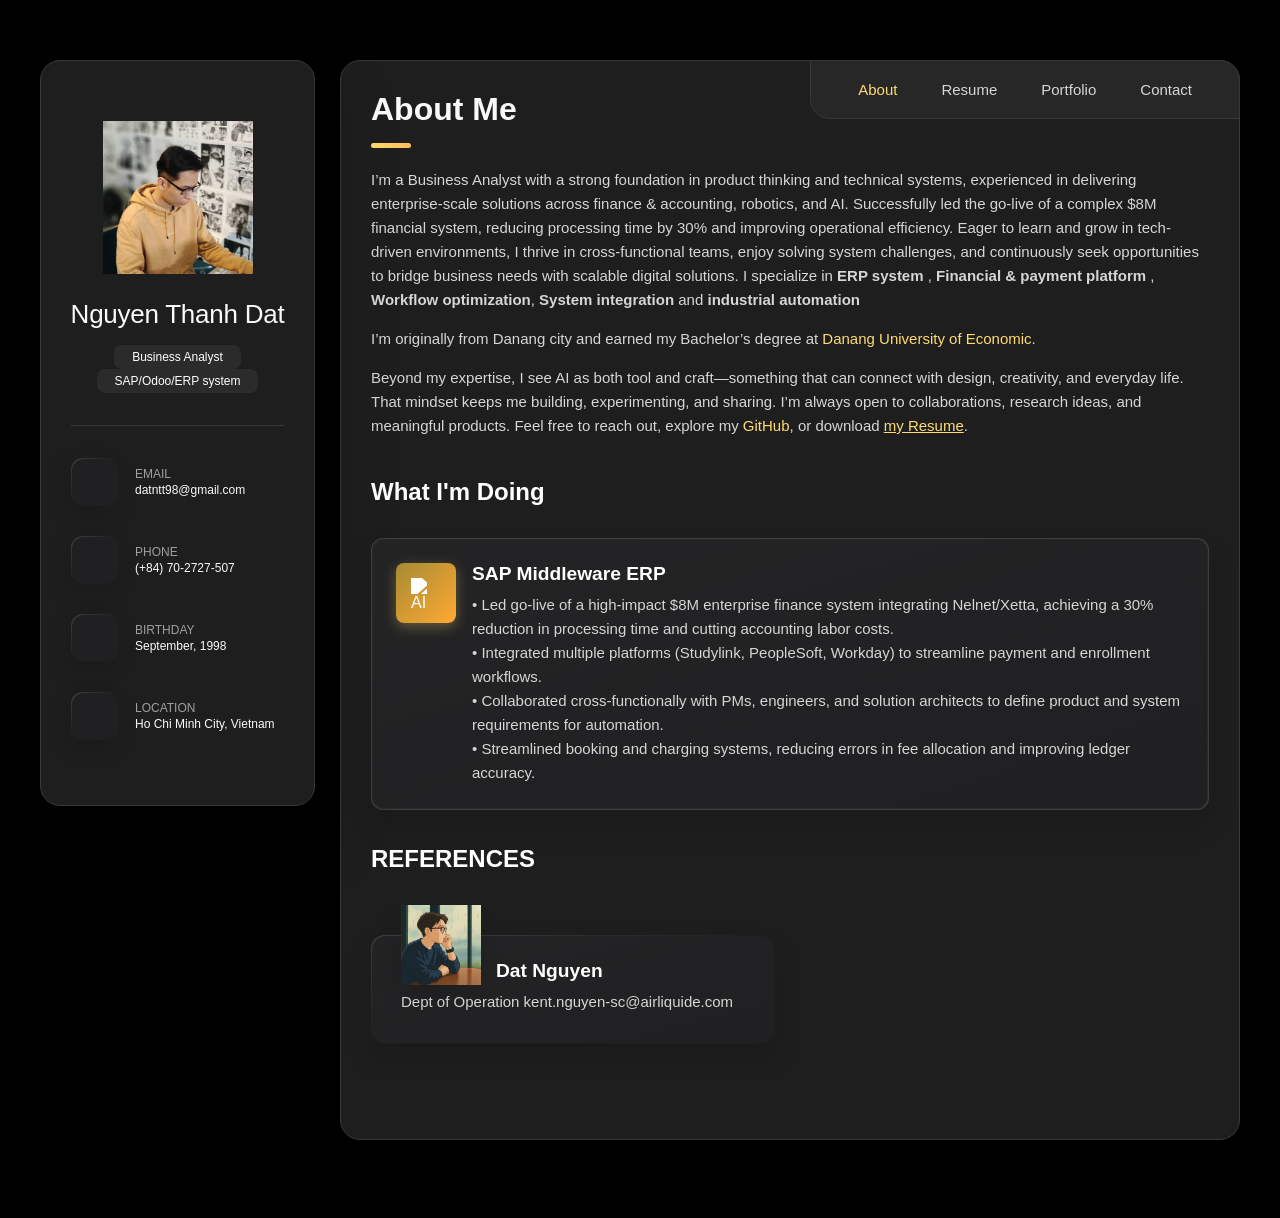
==== index.html @ 0ba11fc9 "Update title and add US Sugar project details Updated the title and added a new project section for " ====
<!DOCTYPE html>
<html lang="en">
<head>
  <meta charset="UTF-8">
  <meta http-equiv="X-UA-Compatible" content="IE=edge">
  <meta name="viewport" content="width=device-width, initial-scale=1.0">
  <title>Nguyen Thanh Dat — Business Analyst</title>
  <!--
    - favicon
  -->
  <link rel="shortcut icon" href="assets/images/Spring.jpg" type="image/x-icon">
  <!--
    - custom css link
  -->
  <link rel="stylesheet" href="./assets/css/style.css">
  <!--
    - google font link
  -->
  <link rel="preconnect" href="https://fonts.googleapis.com">
  <link rel="preconnect" href="https://fonts.gstatic.com" crossorigin>
  <link href="https://fonts.googleapis.com/css2?family=Poppins:wght@300;400;500;600&display=swap" rel="stylesheet">
</head>

<body>
  <!--
    - #MAIN
  -->
  <main>
    <!--
      - #SIDEBAR
    -->
    <aside class="sidebar" data-sidebar>
      <div class="sidebar-info">
        <figure class="avatar-box">
          <img src="assets/images/Spring.jpg" alt="Kent Ng" width="90">
        </figure>
        <div class="info-content">
          <h1 class="name" title="Kent Nguyen">Nguyen Thanh Dat</h1>
          <p class="title">Business Analyst</p>
  <p class="title">SAP/Odoo/ERP system </p>
        </div>
        <button class="info_more-btn" data-sidebar-btn>
          <span>Show Contacts</span>
          <ion-icon name="chevron-down"></ion-icon>
        </button>
      </div>
      <div class="sidebar-info_more">
        <div class="separator"></div>
        <ul class="contacts-list">
          <li class="contact-item">
            <div class="icon-box">
              <ion-icon name="mail-outline"></ion-icon>
            </div>
            <div class="contact-info">
              <p class="contact-title">Email</p>
              <a href="mailto:datntt98@gmail.com" class="contact-link">datntt98@gmail.com</a>
            </div>
          </li>
          <li class="contact-item">
            <div class="icon-box">
              <ion-icon name="phone-portrait-outline"></ion-icon>
            </div>
            <div class="contact-info">
              <p class="contact-title">Phone</p>
              <a href="tel:+84 702727507" class="contact-link">(+84) 70-2727-507</a>
            </div>
          </li>
          <li class="contact-item">
            <div class="icon-box">

              <ion-icon name="calendar-outline"></ion-icon>

            </div>
            <div class="contact-info">

              <p class="contact-title">Birthday</p>
              <time datetime="1998-09-29">September, 1998</time>
            </div>
          </li>
          <li class="contact-item">
           <div class="icon-box">
              <ion-icon name="location-outline"></ion-icon>
            </div>
            <div class="contact-info">
              <p class="contact-title">Location</p>
              <address>Ho Chi Minh City, Vietnam</address>
            </div>
          </li>
        </ul>
        <div class="separator"></div>
        <ul class="social-list">
          <li class="social-item">
            <a href="https://github.com/datnguyen998" class="social-link" target="_blank">
              <ion-icon name="logo-github"></ion-icon>
            </a>
          </li>
          <li class="social-item">
            <a href="https://www.linkedin.com/in/datnguyen98" class="social-link" target="_blank">
              <ion-icon name="logo-linkedin"></ion-icon>
            </a>
          </li>
          <li class="social-item">
            <a href="https://scholar.google.com/citations?user=r3tfrQcAAAAJ&hl" class="social-link" target="_blank">
              <ion-icon name="school-outline"></ion-icon> <!-- dùng icon thay thế -->
            </a>
          </li>
          <li class="social-item">
            <a href="https://www.instagram.com/nttd2909/" class="social-link" target="_blank">
              <ion-icon name="logo-instagram"></ion-icon>
            </a>
          </li>
        </ul>
      </div>
    </aside>
    <!--
      - #main-content
    -->
    <div class="main-content">
      <!--
        - #NAVBAR
      -->
      <nav class="navbar">
        <ul class="navbar-list">
          <li class="navbar-item">
            <button class="navbar-link  active" data-nav-link>About</button>
          </li>
          <li class="navbar-item">
            <button class="navbar-link" data-nav-link>Resume</button>
          </li>
          <li class="navbar-item">
            <button class="navbar-link" data-nav-link>Portfolio</button>
          </li>
          <li class="navbar-item">
            <button class="navbar-link" data-nav-link>Contact</button>
          </li>
        </ul>
      </nav>
      <!--
        - #ABOUT
      -->
      <article class="about  active" data-page="about">
        <header>
          <h2 class="h2 article-title">About me</h2>
        </header>
        <section class="about-text">
          <p> I’m a Business Analyst with a strong foundation in product thinking and technical systems, experienced in delivering enterprise-scale solutions across finance & accounting, robotics, and AI. Successfully led the go-live of a complex $8M financial system, reducing processing time by 30% and improving operational efficiency.
  Eager to learn and grow in tech-driven environments, I thrive in cross-functional teams, enjoy solving system challenges, and continuously seek opportunities to bridge business needs with scalable digital solutions.
          I specialize in

                <strong> ERP system </strong>, 

                <strong> Financial & payment platform </strong>, 

                <strong> Workflow optimization</strong>, <strong>System integration</strong> and <strong>industrial automation</strong>
         
          <p>I’m originally from Danang city and earned my Bachelor’s degree at <a href="https://due.udn.vn/" target="_blank" rel="noopener" style="display: inline; color: var(--orange-yellow-crayola);">Danang University of Economic</a>.
          </p>
          <p>Beyond my expertise, I see AI as both tool and craft—something that can connect with design, creativity, and everyday life. That mindset keeps me building, experimenting, and sharing.

          I’m always open to collaborations, research ideas, and meaningful products.

  Feel free to reach out, explore my <a href="https://github.com/DatNguyen998" style="display: inline; color: var(--orange-yellow-crayola);">GitHub</a>,

          or download <a href="assets/resume/Corporate Resume (HCM).pdf" target="_blank" style="display: inline; color: var(--orange-yellow-crayola); text-decoration: underline;">my Resume</a>.</p>
        </section>
        <!--
          - service
        -->
      <section class="service">
          <h3 class="h3 service-title">What I'm Doing</h3>
          <ul class="service-list">
        <!-- ITEM 1: full-width hàng trên -->
              <li class="service-item reveal">
                  <div class="service-icon-box">
                      <img src="https://cdnjs.cloudflare.com/ajax/libs/simple-icons/9.7.0/tensorflow.svg" alt="AI" class="service-icon">
                  </div>
                  <div class="service-content-box">
                      <h4 class="h4 service-item-title">SAP middleware ERP</h4>
                      <p class="service-item-text">
              • Led go-live of a high-impact $8M enterprise finance system integrating Nelnet/Xetta, achieving a 30% reduction in processing time and cutting accounting labor costs.<br>
                        • Integrated multiple platforms (Studylink, PeopleSoft, Workday) to streamline payment and enrollment workflows.<br>
                        • Collaborated cross-functionally with PMs, engineers, and solution architects to define product and system requirements for automation.<br>
                        • Streamlined booking and charging systems, reducing errors in fee allocation and improving ledger accuracy.<br>
                      </p>
                  </div>
              <!-- /li -->
              <!-- ITEM 2: cột trái hàng dưới
              <li class="service-item">
                  <div class="service-icon-box">
                      <img src="https://cdnjs.cloudflare.com/ajax/libs/simple-icons/9.7.0/linux.svg" alt="Embedded Systems" class="service-icon">
                  </div>

                  <div class="service-content-box">

                      <h4 class="h4 service-item-title">Embedded Systems</h4>

                      <p class="service-item-text">

              I build real-time, AI-enabled embedded software that integrates cameras, sensors, and hardware for robotics and IoT.

              I care about low latency, robust I/O, and maintainable code that runs well on constrained devices.

                      </p>

  </div>

              </li>

              <li class="service-item">

                  <div class="service-icon-box">

                      <img src="https://cdnjs.cloudflare.com/ajax/libs/simple-icons/9.7.0/microsoftacademic.svg" alt="Research" class="service-icon">

                  </div>

                  <div class="service-content-box">

                      <h4 class="h4 service-item-title">Research & Development</h4>

                      <p class="service-item-text">

              I turn ideas into working prototypes fast—experiment, measure, iterate.

              Interests include intelligent systems, robotics, and deep learning, with a focus on methods that transfer to production and are backed by clear ablations.

                      </p>

                  </div> --> 

              </li>

          </ul>

        </section> 





        <!--

          - testimonials

        -->
      <section class="testimonials">
        <h3 class="h3 testimonials-title">REFERENCES</h3>
        <ul class="testimonials-list has-scrollbar">
          <li class="testimonials-item">
            <div class="content-card" data-testimonials-item>
              <figure class="testimonials-avatar-box">
                <img src="assets/images/2025.png" alt="Dat Nguyen" width="60" data-testimonials-avatar>
              </figure>
              <h4 class="h4 testimonials-item-title" data-testimonials-title>Dat Nguyen </h4>
              <div class="testimonials-text" data-testimonials-text>

                <p>

                Dept of Operation

                kent.nguyen-sc@airliquide.com
                </p>
              </div>
            </div>
          </li>
      

          <!-- <li class="testimonials-item">
            <div class="content-card" data-testimonials-item>
              <figure class="testimonials-avatar-box">
                <img src="" alt="Ph.D Khoa" width="60" data-testimonials-avatar>
              </figure>
              <h4 class="h4 testimonials-item-title" data-testimonials-title>Ph.D P. Dang Khoa</h4>
              <div class="testimonials-text" data-testimonials-text>
                <p>         
                </p>
              </div>
            </div>
          </li> -->
        </ul>
      </section>
        <!--
          - testimonials modal
        -->
          <!--
          - testimonials modal
        -->
        <div class="modal-container" data-modal-container>
          <div class="overlay" data-overlay></div>
          <section class="testimonials-modal">
            <button class="modal-close-btn" data-modal-close-btn>
              <ion-icon name="close-outline"></ion-icon>
            </button>
            <div class="modal-img-wrapper">
              <figure class="modal-avatar-box">
                <img src="./assets/images/2025.png" alt="reference" width="80" data-modal-img>
              </figure>
            </div>
            <div class="modal-content">
              <h4 class="h3 modal-title" data-modal-title>Hung Nguyen</h4>
              <!-- <time datetime="2021-06-14">14 June, 2021</time> -->
              <div data-modal-text>
                <p>
                  Richard was hired to create a corporate identity. We were very pleased with the work done. 
                </p>
              </div>
            </div>
          </section>
        </div>
      </article>
      <!--
        - #RESUME
      -->
      <article class="resume" data-page="resume">
        <header>

          <h2 class="h2 article-title">Resume</h2>

        </header>



        <!-- EXPERIENCE -->

        <section class="timeline">

          <div class="title-wrapper">

            <div class="icon-box">

              <ion-icon name="book-outline"></ion-icon>

            </div>

            <h3 class="h3">Experience</h3>

          </div>



          <ol class="timeline-list">



<li class="timeline-item reveal">

  <h4 class="h4">Simple MDG LTD</h4>

  <h5 class="h5 timeline-item-title">SAP Business Analyst</h5>

  <span>Jan 2025 — Present · Global </span>

  <p class="timeline-text">

    • Conducted AS-IS and TO-BE process mapping to align business workflows with SAP Best Practices, enhancing operational transparency.<br>

    • Performed comprehensive Gap Analysis and authored Business Blueprints (BBP) to define strategic system enhancements and customizations.<br>

    • Developed detailed Functional Specifications (FS) for ABAP developers, ensuring accurate technical translation of complex business logic.<br>

    • Orchestrated User Acceptance Testing (UAT) and delivered end-user training programs to ensure seamless system adoption and high data integrity.<br>

    • Provided post go-live functional support and hyper-care, troubleshooting critical issues and optimizing cross-module data flows.<br>

  </p>

</li>

  

            <li class="timeline-item reveal">

              <h4 class="h4">RMIT University</h4>

              <h5 class="h5 timeline-item-title">Business Analyst</h5>

              <span>Jan 2023 – Dec 2024 · Vietnam</span>

              <p class="timeline-text">

                • Led go-live of a high-impact $8M enterprise finance system integrating Nelnet/Xetta, achieving a 30% reduction in processing time and cutting accounting labor costs.<br>

                • Integrated multiple platforms (Studylink, PeopleSoft, Workday) to streamline payment and enrollment workflows.<br>

• Collaborated cross-functionally with PMs, engineers, and solution architects to define product and system requirements for automation. <br>

                • Streamlined booking and charging systems, reducing errors in fee allocation and improving ledger accuracy. <br>

              </p>

            </li>



            <li class="timeline-item reveal">

              <h4 class="h4">TM HealthCare & Beauty</h4>

              <h5 class="h5 timeline-item-title">Business Analyst</h5>

              <span>Jul 2025 – Present · Huntington Beach, California, USA</span>

              <p class="timeline-text">

                • Analyzed business needs and translated them into functional requirements for Odoo system configuration.<br>

                • Successfully streamlined the Odoo ERP system to align with client-specific operational goals.<br>

                • Delivered end-to-end project management including scope definition, solution delivery, and timeline tracking. <br>

• Provided hands-on support and consulting to clients throughout implementation lifecycle. <br>

• Integrated Odoo modules to optimize sales, inventory, and finance operations. <br> 

              </p>

            </li>



            <li class="timeline-item reveal">

              <h4 class="h4">FPT Software, JCS</h4>

              <h5 class="h5 timeline-item-title">Business Analyst</h5>

              <span>Jan 2022 – Dec 2022 · Danang, Vietnam</span>

              <p class="timeline-text">

                • Supported development of robotics IDE for logistics and F&B modules based on legacy product analysis. <br>

• Gathered requirements to enhance robotics module capabilities (e.g., pallet handling). <br>

• Partnered with PM, Scrum Master, and engineers to align automation features with client expectations. <br>

• Designed UI/UX prototypes and documented processes in UML/BPMN for module enhancement. <br>

              </p>

            </li>



          </ol>

        </section>



        <!-- EDUCATION -->

        <section class="timeline">

          <div class="title-wrapper">

            <div class="icon-box">

              <ion-icon name="book-outline"></ion-icon>

            </div>

            <h3 class="h3">Education</h3>

          </div>



          <ol class="timeline-list">



            <li class="timeline-item reveal">

              <h4 class="h4">Danang University Of Economic (DUE), Danang</h4>

              <span>Sep 2016 – May 2020 · Danang, Vietnam</span>

              <p class="timeline-text">

                Bachelor of International Business - GPA: 3.2/4.0; Appreciation for Top students in International Business Falcuty (2020). <br>

Specialization in Finance and International Payment method. <br>

Co-founder of Google Developer Student Club - Chapter Danang University of Science and Technology (2019) <br>

              </p>

            </li>



            <li class="timeline-item reveal">

              <h4 class="h4">Phan Chau Trinh High School, Danang, Vietnam</h4>

              <span>Sep 2013 – May 2016 · Danang, Vietnam</span>

              <p class="timeline-text">

                Excellent student — GPA: 8.7/10.

              </p>

            </li>



          </ol>

        </section>



        <!-- TECHNICAL SKILLS -->

        <section class="skill">

          <h3 class="h3 skills-title">Technical Skills</h3>

          <ul class="skills-list content-card">

            <li class="skills-item reveal">

              <div class="title-wrapper">

                <h5 class="h5">Programming</h5>

                <data value="70">Python · SQL</data>

              </div>

              <div class="skill-progress-bg"><div class="skill-progress-fill" style="width: 70%;"></div></div>

            </li>



            <li class="skills-item reveal">

              <div class="title-wrapper">

                <h5 class="h5">ERP system</h5>

                <data value="85">Odoo · SAP · Oracle </data>

              </div>

              <div class="skill-progress-bg"><div class="skill-progress-fill" style="width: 85%;"></div></div>

            </li>



            <li class="skills-item reveal">

              <div class="title-wrapper">

                <h5 class="h5">Tools</h5>

                <data value="85">Figma · Draw.io · Github · Postman · Prompt Engineer · </data>

              </div>

              <div class="skill-progress-bg"><div class="skill-progress-fill" style="width: 85%;"></div></div>

            </li>



            <li class="skills-item reveal">

              <div class="title-wrapper">

                <h5 class="h5">Management</h5>

                <data value="80">Notion · Monday · Trello · Clickup · </data>

              </div>

              <div class="skill-progress-bg"><div class="skill-progress-fill" style="width: 80%;"></div></div>

            </li>

          </ul>

        </section>



        <!-- SOFT SKILLS -->

        <section class="skill">

          <h3 class="h3 skills-title">Soft Skills</h3>

          <ul class="skills-list content-card">

            <li class="skills-item reveal">

              <div class="title-wrapper">

                <h5 class="h5">Leadership</h5>

                <data value="85">—</data>

              </div>

              <div class="skill-progress-bg"><div class="skill-progress-fill" style="width: 85%;"></div></div>

            </li>

            <li class="skills-item reveal">

              <div class="title-wrapper">

                <h5 class="h5">Critical / Design Thinking</h5>

                <data value="85">—</data>

              </div>

              <div class="skill-progress-bg"><div class="skill-progress-fill" style="width: 85%;"></div></div>

            </li>

            <li class="skills-item reveal">

              <div class="title-wrapper">

                <h5 class="h5">Teamwork & Communication</h5>

                <data value="70">—</data>

              </div>

              <div class="skill-progress-bg"><div class="skill-progress-fill" style="width: 70%;"></div></div>

            </li>

            <li class="skills-item reveal">

              <div class="title-wrapper">

                <h5 class="h5">Problem-solving & Presentation</h5>

                <data value="80">—</data>

              </div>

              <div class="skill-progress-bg"><div class="skill-progress-fill" style="width: 80%;"></div></div>

            </li>

          </ul>

        </section>



      </article>





<!--

#PORTFOLIO

-->



<article class="portfolio" data-page="portfolio">



  <header>

    <h2 class="h2 article-title">Portfolio</h2>

  </header>



  <section class="projects">



    <!-- Filter buttons -->

    <ul class="filter-list">

      <li class="filter-item"><button class="active" data-select-item data-value="all">All</button></li>

      <li class="filter-item"><button data-select-item data-value="erp">Enterprise Resource Planning</button></li>

      <li class="filter-item"><button data-select-item data-value="web">Website Development</button></li>

      <li class="filter-item"><button data-select-item data-value="strategy">Business Strategy Consulting</button></li>

    </ul>



    <div class="filter-select-box">

      <button class="filter-select" data-select>

        <div class="select-value" data-select-value>Select category</div>

        <div class="select-icon"><ion-icon name="chevron-down"></ion-icon></div>

      </button>

      <ul class="select-list">

        <li class="select-item"><button data-select-item data-value="all">All</button></li>

        <li class="select-item"><button data-select-item data-value="erp">Enterprise Resource Planning</button></li>

        <li class="select-item"><button data-select-item data-value="web">Website Development</button></li>

        <li class="select-item"><button data-select-item data-value="strategy">Business Strategy Consulting</button></li>

      </ul>

    </div>



    <ul class="project-list">

  <!-- Air Liquide -->

      <li class="project-item reveal active" data-filter-item data-category="erp"
          data-project-item
          data-project-title="Air Liquide"
          data-project-category="Enterprise Resource Planning System"
          data-project-desc="Operations support at a global industrial-gas leader. Worked across ERP-driven finance and operations workflows — process alignment, data integrity and cross-module troubleshooting to keep day-to-day operations running smoothly."
          data-project-tech="SAP, ERP, Process Mapping, UAT"
          data-project-link="https://www.airliquide.com/">

        <a href="https://www.airliquide.com/" target="_blank" rel="noopener" data-project-open>

          <figure class="project-img">

            <div class="project-item-icon-box"><ion-icon name="eye-outline"></ion-icon></div>

            <img src="./assets/images/2025.png" alt="Air Liquide" loading="lazy">

          </figure>

          <h3 class="project-title">Air Liquide</h3>

          <p class="project-category">Enterprise Resource Planning System</p>

        </a>

      </li>
      
<!-- US Sugar -->

      <li class="project-item reveal active" data-filter-item data-category="erp"
          data-project-item
          data-project-title="U.S.Sugar Agriculture company"
          data-project-category="Enterprise Resource Planning System"
          data-project-desc="U.S. Sugar Corporation is a privately owned agricultural business based in Clewiston, Florida. The company farms over 230,000 acres of land in the counties of Hendry, Glades, Martin, and Palm Beach. It is the largest producer of sugarcane in the United States by volume, producing over 700,000 tonnes per year."
          data-project-tech="SAP, ERP, Artificial Intelligence, UAT"
          data-project-link="https://www.ussugar.com/">

        <a href="https://www.ussugar.com//" target="_blank" rel="noopener" data-project-open>

          <figure class="project-img">

            <div class="project-item-icon-box"><ion-icon name="eye-outline"></ion-icon></div>

            <img src="./assets/images/2025.png" alt="US Sugar" loading="lazy">

          </figure>

          <h3 class="project-title">US Sugar</h3>

          <p class="project-category">Enterprise Resource Planning System</p>

        </a>

      </li>

      <!-- ERP Setup -->

      <li class="project-item reveal active" data-filter-item data-category="erp"
          data-project-item
          data-project-title="TM Healthcare &amp; Beauty"
          data-project-category="Enterprise Resource Planning System"
          data-project-desc="End-to-end Odoo ERP implementation for a healthcare & beauty business. Translated business needs into functional requirements, configured and integrated sales, inventory and finance modules, and led scope, delivery and go-live support."
          data-project-tech="Odoo, ERP, Requirements, Integration"
          data-project-link="#">

        <a href="#" data-project-open>

          <figure class="project-img">

            <div class="project-item-icon-box"><ion-icon name="eye-outline"></ion-icon></div>

            <img src="./assets/images/2015.png" alt="Odoo Implementation Enterprise Resource Planning System" loading="lazy">

          </figure>

          <h3 class="project-title">TM Healthcare & Beauty</h3>

          <p class="project-category">Enterprise Resource Planning System</p>

        </a>

      </li>



      <li class="project-item reveal active" data-filter-item data-category="web"
          data-project-item
          data-project-title="Ruby Angels Fashion"
          data-project-category="Website Development"
          data-project-desc="Fashion e-commerce storefront. Shaped the site structure, content and product presentation to give the brand a clean, browsable online shopping experience."
          data-project-tech="Web, UX, Content, E-commerce"
          data-project-link="https://www.rubyangels.com/">

        <a href="https://www.rubyangels.com/" target="_blank" rel="noopener" data-project-open>

          <figure class="project-img">

            <div class="project-item-icon-box"><ion-icon name="eye-outline"></ion-icon></div>

            <img src="./assets/images/2025.png" alt="Ruby Angels" loading="lazy">

          </figure>

          <h3 class="project-title">Ruby Angels Fashion</h3>

          <p class="project-category">Website Development</p>

        </a>

      </li>



      <!-- Victoria Dang - Realtor -->

      <li class="project-item reveal active" data-filter-item data-category="web"
          data-project-item
          data-project-title="Victoria Dang"
          data-project-category="Website Development"
          data-project-desc="Personal-brand website for a real-estate professional. Designed the layout, content and lead-contact flow so prospective clients can learn about listings and get in touch quickly."
          data-project-tech="Web, UX, Branding"
          data-project-link="https://www.victoriadang.com/">

        <a href="https://www.victoriadang.com/" target="_blank" rel="noopener" data-project-open>

          <figure class="project-img">

            <div class="project-item-icon-box"><ion-icon name="eye-outline"></ion-icon></div>

            <img src="./assets/images/2025.png" alt="Victoria Dang" loading="lazy">

          </figure>

          <h3 class="project-title">Victoria Dang</h3>

          <p class="project-category">Website Development</p>

        </a>

      </li>




    </ul>

    <!-- project detail modal (shares the .modal styles) -->
    <div class="modal-container" data-project-modal-container>
      <div class="overlay" data-project-overlay></div>
      <section class="testimonials-modal">
        <button class="modal-close-btn" data-project-modal-close-btn>
          <ion-icon name="close-outline"></ion-icon>
        </button>
        <div class="modal-img-wrapper">
          <figure class="modal-avatar-box">
            <img src="./assets/images/2025.png" alt="project" width="80" data-project-modal-img>
          </figure>
        </div>
        <div class="modal-content">
          <h4 class="h3 modal-title" data-project-modal-title>Project</h4>
          <p class="project-modal-category" data-project-modal-category></p>
          <p class="project-modal-text" data-project-modal-text></p>
          <div class="project-tech-list" data-project-modal-tech></div>
          <a class="project-modal-link" href="#" target="_blank" rel="noopener" data-project-modal-link>
            Visit site <ion-icon name="open-outline"></ion-icon>
          </a>
        </div>
      </section>
    </div>

  </section>



</article>





      <!--

        - #CONTACT

      -->



      <article class="contact" data-page="contact">



        <header>

          <h2 class="h2 article-title">Contact</h2>

        </header>



        <!-- Map: pinned to No. 117, Rd No. 2, Tan Phong District, Ho Chi Minh City -->

        <section class="mapbox" data-mapbox>

          <figure>

            <!-- 22.992677, 120.22829 -->

<iframe 

src="https://www.google.com/maps/embed?pb=!1m18!1m12!1m3!1d15680.26380761115!2d106.69499781122248!3d10.729396713314701!2m3!1f0!2f0!3f0!3m2!1i1024!2i768!4f13.1!3m3!1m2!1s0x31752f96ae6b7c09%3A0x3440c5e67d8b63c5!2sT%C3%A2n%20Phong%2C%20District%207%2C%20Ho%20Chi%20Minh%20City%2C%20Vietnam!5e0!3m2!1sen!2s!4v1758382514654!5m2!1sen!2s" 

width="600" height="450" style="border:0;" allowfullscreen="" loading="lazy" 

referrerpolicy="no-referrer-when-downgrade"></iframe>        

            <figcaption style="font-size:0.9rem; color:#667085; margin-top:8px;">

              No. 117, No. 2 Rd, Tan Phong Ward, 7 District, Ho Chi Minh City, Vietnam

            </figcaption>

          </figure>

        </section>



        <!-- Replace Contact Form with a single email button -->

        <section class="contact-form">

          

          <ul class="social-list">

            <li class="social-item">

              <a class="form-btn" href="mailto:datntt98@gmail.com" aria-label="Send email to Kent">

              <ion-icon name="paper-plane"></ion-icon>

              <span>Contact</span>

              </a>

            </li>

            <li class="social-item">

              <a href="https://www.facebook.com/nttdat2909/" target="_blank" rel="noopener" class="social-link" aria-label="Facebook">

                <ion-icon name="logo-facebook"></ion-icon>

                

              </a>

            </li>

            <li class="social-item">

              <a href="https://www.instagram.com/nttdat2909/" target="_blank" rel="noopener" class="social-link" aria-label="Instagram">

                <ion-icon name="logo-instagram"></ion-icon>

                

              </a>

            </li>

          </ul>

        </section>



      </article>





    </div>



  </main>











  <footer>

    <p>&copy; 2025 Nguyen Thanh Dat</p>

  </footer>

  <!--

    - custom js link

  -->

  <script src="./assets/js/script.js"></script>



  <!--

    - ionicon link

  -->

  <script type="module" src="https://unpkg.com/ionicons@5.5.2/dist/ionicons/ionicons.esm.js"></script>

  <script nomodule src="https://unpkg.com/ionicons@5.5.2/dist/ionicons/ionicons.js"></script>

</body>



</html>
---- assets/css/style.css ----
/*-----------------------------------*\
  #style.css
\*-----------------------------------*/


/**
 * copyright 2022 @codewithsadee
 */





/*-----------------------------------*\
  #CUSTOM PROPERTY
\*-----------------------------------*/

:root {

  /**
   * colors
   */

  /* gradient */

  --bg-gradient-onyx: linear-gradient(
    to bottom right, 
    hsl(240, 1%, 25%) 3%, 
    hsl(0, 0%, 19%) 97%
  );
  --bg-gradient-jet: linear-gradient(
    to bottom right, 
    hsla(240, 1%, 18%, 0.251) 0%, 
    hsla(240, 2%, 11%, 0) 100%
  ), hsl(240, 2%, 13%);
  --bg-gradient-yellow-1: linear-gradient(
    to bottom right, 
    hsl(45, 100%, 71%) 0%, 
    hsla(36, 100%, 69%, 0) 50%
  );
  --bg-gradient-yellow-2: linear-gradient(
    135deg, 
    hsla(45, 100%, 71%, 0.251) 0%, 
    hsla(35, 100%, 68%, 0) 59.86%
  ), hsl(240, 2%, 13%);
  --border-gradient-onyx: linear-gradient(
    to bottom right, 
    hsl(0, 0%, 25%) 0%, 
    hsla(0, 0%, 25%, 0) 50%
  );
  --text-gradient-yellow: linear-gradient(
    to right, 
    hsl(45, 100%, 72%), 
    hsl(35, 100%, 68%)
  );

  /* solid */

  --jet: hsl(0, 0%, 22%);
  --onyx: hsl(240, 1%, 17%);
  --eerie-black-1: hsl(240, 2%, 13%);
  --eerie-black-2: hsl(240, 2%, 12%);
  --smoky-black: hsl(0, 0%, 7%);
  --white-1: hsl(0, 0%, 100%);
  --white-2: hsl(0, 0%, 98%);
  --orange-yellow-crayola: hsl(45, 100%, 72%);
  --vegas-gold: hsl(45, 54%, 58%);
  --light-gray: hsl(0, 0%, 84%);
  --light-gray-70: hsla(0, 0%, 84%, 0.7);
  --bittersweet-shimmer: hsl(0, 43%, 51%);

  /**
   * typography
   */

  /* font-family */
  --ff-poppins: 'Poppins', sans-serif;

  /* font-size */
  --fs-1: 24px;
  --fs-2: 18px;
  --fs-3: 17px;
  --fs-4: 16px;
  --fs-5: 15px;
  --fs-6: 14px;
  --fs-7: 13px;
  --fs-8: 11px;

  /* font-weight */
  --fw-300: 300;
  --fw-400: 400;
  --fw-500: 500;
  --fw-600: 600;

  /**
   * shadow
   */
  
  --shadow-1: -4px 8px 24px hsla(0, 0%, 0%, 0.25);
  --shadow-2: 0 16px 30px hsla(0, 0%, 0%, 0.25);
  --shadow-3: 0 16px 40px hsla(0, 0%, 0%, 0.25);
  --shadow-4: 0 25px 50px hsla(0, 0%, 0%, 0.15);
  --shadow-5: 0 24px 80px hsla(0, 0%, 0%, 0.25);

  /**
   * transition
   */

  --transition-1: 0.25s ease;
  --transition-2: 0.5s ease-in-out;

}





/*-----------------------------------*\
  #RESET
\*-----------------------------------*/

*, *::before, *::after {
  margin: 0;
  padding: 0;
  box-sizing: border-box;
}

a { text-decoration: none; }

li { list-style: none; }

img, ion-icon, a, button, time, span { display: block; }

button {
  font: inherit;
  background: none;
  border: none;
  text-align: left;
  cursor: pointer;
}

input, textarea {
  display: block;
  width: 100%;
  background: none;
  font: inherit;
}

::selection {
  background: var(--orange-yellow-crayola);
  color: var(--smoky-black);
}

:focus { outline-color: var(--orange-yellow-crayola); }

html { font-family: var(--ff-poppins); }

body { background: var(--smoky-black); }





/*-----------------------------------*\
  #REUSED STYLE
\*-----------------------------------*/

.sidebar,
article {
  background: var(--eerie-black-2);
  border: 1px solid var(--jet);
  border-radius: 20px;
  padding: 15px;
  box-shadow: var(--shadow-1);
  z-index: 1;
}

.separator {
  width: 100%;
  height: 1px;
  background: var(--jet);
  margin: 16px 0;
}

.icon-box {
  position: relative;
  background: var(--border-gradient-onyx);
  width: 30px;
  height: 30px;
  border-radius: 8px;
  display: flex;
  justify-content: center;
  align-items: center;
  font-size: 16px;
  color: var(--orange-yellow-crayola);
  box-shadow: var(--shadow-1);
  z-index: 1;
}

.icon-box::before {
  content: "";
  position: absolute;
  inset: 1px;
  background: var(--eerie-black-1);
  border-radius: inherit;
  z-index: -1;
}

.icon-box ion-icon { --ionicon-stroke-width: 35px; }

article { display: none; }

article.active {
  display: block;
  animation: fade 0.5s ease backwards;
}

@keyframes fade {
  0% { opacity: 0; }
  100% { opacity: 1; }
}

.h2,
.h3,
.h4,
.h5 {
  color: var(--white-2);
  text-transform: capitalize;
}

.h2 { font-size: var(--fs-1); }

.h3 { font-size: var(--fs-2); }

.h4 { font-size: var(--fs-4); }

.h5 {
  font-size: var(--fs-7);
  font-weight: var(--fw-500);
}

.article-title {
  position: relative;
  padding-bottom: 7px;
}

.article-title::after {
  content: "";
  position: absolute;
  bottom: 0;
  left: 0;
  width: 30px;
  height: 3px;
  background: var(--text-gradient-yellow);
  border-radius: 3px;
}

.has-scrollbar::-webkit-scrollbar {
  width: 5px; /* for vertical scrollbar */
  height: 5px; /* for horizontal scrollbar */
}

.has-scrollbar::-webkit-scrollbar-track {
  background: var(--onyx);
  border-radius: 5px;
}

.has-scrollbar::-webkit-scrollbar-thumb {
  background: var(--orange-yellow-crayola);
  border-radius: 5px;
}

.has-scrollbar::-webkit-scrollbar-button { width: 20px; }

.content-card {
  position: relative;
  background: var(--border-gradient-onyx);
  padding: 15px;
  padding-top: 45px;
  border-radius: 14px;
  box-shadow: var(--shadow-2);
  cursor: pointer;
  z-index: 1;
}

.content-card::before {
  content: "";
  position: absolute;
  inset: 1px;
  background: var(--bg-gradient-jet);
  border-radius: inherit;
  z-index: -1;
}





/*-----------------------------------*\
  #MAIN
\*-----------------------------------*/

main {
  margin: 15px 12px;
  margin-bottom: 75px;
  min-width: 259px;
}





/*-----------------------------------*\
  #SIDEBAR
\*-----------------------------------*/

.sidebar {
  margin-bottom: 15px;
  max-height: 112px;
  overflow: hidden;
  transition: var(--transition-2);
}

.sidebar.active { max-height: 405px; }

.sidebar-info {
  position: relative;
  display: flex;
  justify-content: flex-start;
  align-items: center;
  gap: 15px;
}

.avatar-box {
  background: var(--bg-gradient-onyx);
  border-radius: 20px;
}



.info-content .name {
  color: var(--white-2);
  font-size: var(--fs-3);
  font-weight: var(--fw-500);
  letter-spacing: -0.25px;
  margin-bottom: 10px;
}

.info-content .title {
  color: var(--white-1);
  background: var(--onyx);
  font-size: var(--fs-8);
  font-weight: var(--fw-300);
  width: max-content;
  padding: 3px 12px;
  border-radius: 8px;
}

.info_more-btn {
  position: absolute;
  top: -15px;
  right: -15px;
  border-radius: 0 15px;
  font-size: 13px;
  color: var(--orange-yellow-crayola);
  background: var(--border-gradient-onyx);
  padding: 10px;
  box-shadow: var(--shadow-2);
  transition: var(--transition-1);
  z-index: 1;
}

.info_more-btn::before {
  content: "";
  position: absolute;
  inset: 1px;
  border-radius: inherit;
  background: var(--bg-gradient-jet);
  transition: var(--transition-1);
  z-index: -1;
}

.info_more-btn:hover,
.info_more-btn:focus { background: var(--bg-gradient-yellow-1); }

.info_more-btn:hover::before,
.info_more-btn:focus::before { background: var(--bg-gradient-yellow-2); }

.info_more-btn span { display: none; }

.sidebar-info_more {
  opacity: 0;
  visibility: hidden;
  transition: var(--transition-2);
}

.sidebar.active .sidebar-info_more {
  opacity: 1;
  visibility: visible;
}

.contacts-list {
  display: grid;
  grid-template-columns: 1fr;
  gap: 16px;
}

.contact-item {
  min-width: 100%;
  display: flex;
  align-items: center;
  gap: 16px;
}

.contact-info {
  max-width: calc(100% - 46px);
  width: calc(100% - 46px);
}

.contact-title {
  color: var(--light-gray-70);
  font-size: var(--fs-8);
  text-transform: uppercase;
  margin-bottom: 2px;
}

.contact-info :is(.contact-link, time, address) {
  color: var(--white-2);
  font-size: var(--fs-7);
}

.contact-info address { font-style: normal; }

.social-list {
  display: flex;
  justify-content: flex-start;
  align-items: center;
  gap: 15px;
  padding-bottom: 4px;
  padding-left: 7px;
}

.social-item .social-link {
  color: var(--light-gray-70);
  font-size: 25px;
}


.social-item .social-link:hover { color: var(--light-gray); }





/*-----------------------------------*\
  #NAVBAR
\*-----------------------------------*/

.navbar {
  position: fixed;
  bottom: 0;
  left: 0;
  width: 100%;
  background: hsla(240, 1%, 17%, 0.75);
  backdrop-filter: blur(10px);
  border: 1px solid var(--jet);
  border-radius: 12px 12px 0 0;
  box-shadow: var(--shadow-2);
  z-index: 5;
}

.navbar-list {
  display: flex;
  flex-wrap: wrap;
  justify-content: center;
  align-items: center;
  padding: 0 10px;
}

.navbar-link {
  color: var(--light-gray);
  font-size: var(--fs-8);
  padding: 20px 7px;
  transition: color var(--transition-1);
}

.navbar-link:hover,
.navbar-link:focus { color: var(--light-gray-70); }

.navbar-link.active { color: var(--orange-yellow-crayola); }





/*-----------------------------------*\
  #ABOUT
\*-----------------------------------*/

.about .article-title { margin-bottom: 15px; }

.about-text {
  color: var(--light-gray);
  font-size: var(--fs-6);
  font-weight: var(--fw-300);
  line-height: 1.6;
}

.about-text p { margin-bottom: 15px; }



/**
 * #service 
 */

.service { margin-bottom: 35px; }

.service-title { margin-bottom: 20px; }

.service-list {
  display: grid;
  grid-template-columns: 1fr;
  gap: 20px;
}

.service-item {
  position: relative;
  background: var(--border-gradient-onyx);
  padding: 20px;
  border-radius: 14px;
  box-shadow: var(--shadow-2);
  z-index: 1;
}

.service-item::before {
  content: "";
  position: absolute;
  inset: 1px;
  background: var(--bg-gradient-jet);
  border-radius: inherit;
  z-index: -1;
}

.service-icon-box { margin-bottom: 10px; }

.service-icon-box img { margin: auto; }

.service-content-box { text-align: center; }

.service-item-title { margin-bottom: 7px; }

.service-item-text {
  color: var(--light-gray);
  font-size: var(--fs-6);
  font-weight: var(--fw-3);
  line-height: 1.6;
}


/**
 * #testimonials 
 */

.testimonials { margin-bottom: 30px; }

.testimonials-title { margin-bottom: 20px; }

.testimonials-list {
  display: flex;
  justify-content: flex-start;
  align-items: flex-start;
  gap: 15px;
  margin: 0 -15px;
  padding: 25px 15px;
  padding-bottom: 35px;
  overflow-x: auto;
  scroll-behavior: smooth;
  overscroll-behavior-inline: contain;
  scroll-snap-type: inline mandatory;
}

.testimonials-item {
  min-width: 100%;
  scroll-snap-align: center;
}

.testimonials-avatar-box {
  position: absolute;
  top: 0;
  left: 0;
  transform: translate(15px, -25px);
  background: var(--bg-gradient-onyx);
  border-radius: 14px;
  box-shadow: var(--shadow-1);
}

.testimonials-item-title { margin-bottom: 7px; }

.testimonials-text {
  color: var(--light-gray);
  font-size: var(--fs-6);
  font-weight: var(--fw-300);
  line-height: 1.6;
  display: -webkit-box;
  line-clamp: 4;
  -webkit-line-clamp: 4;
  -webkit-box-orient: vertical;
  overflow: hidden;
}


/**
 * #testimonials-modal
 */

.modal-container {
  position: fixed;
  top: 0;
  left: 0;
  width: 100%;
  height: 100%;
  display: flex;
  justify-content: center;
  align-items: center;
  overflow-y: auto;
  overscroll-behavior: contain;
  z-index: 20;
  pointer-events: none;
  visibility: hidden;
}

.modal-container::-webkit-scrollbar { display: none; }

.modal-container.active {
  pointer-events: all;
  visibility: visible;
}

.overlay {
  position: fixed;
  top: 0;
  left: 0;
  width: 100%;
  height: 100vh;
  background: hsl(0, 0%, 5%);
  opacity: 0;
  visibility: hidden;
  pointer-events: none;
  z-index: 1;
  transition: var(--transition-1);
}

.overlay.active {
  opacity: 0.8;
  visibility: visible;
  pointer-events: all;
}

.testimonials-modal {
  background: var(--eerie-black-2);
  position: relative;
  padding: 15px;
  margin: 15px 12px;
  border: 1px solid var(--jet);
  border-radius: 14px;
  box-shadow: var(--shadow-5);
  transform: scale(1.2);
  opacity: 0;
  transition: var(--transition-1);
  z-index: 2;
}

.modal-container.active .testimonials-modal {
  transform: scale(1);
  opacity: 1;
}

.modal-close-btn {
  position: absolute;
  top: 15px;
  right: 15px;
  background: var(--onyx);
  border-radius: 8px;
  width: 32px;
  height: 32px;
  display: flex;
  justify-content: center;
  align-items: center;
  color: var(--white-2);
  font-size: 18px;
  opacity: 0.7;
}

.modal-close-btn:hover,
.modal-close-btn:focus { opacity: 1; }

.modal-close-btn ion-icon { --ionicon-stroke-width: 50px; }

.modal-avatar-box {
  background: var(--bg-gradient-onyx);
  width: max-content;
  border-radius: 14px;
  margin-bottom: 15px;
  box-shadow: var(--shadow-2);
}

.modal-img-wrapper > img { display: none; }

.modal-title { margin-bottom: 4px; }

.modal-content time {
  font-size: var(--fs-6);
  color: var(--light-gray-70);
  font-weight: var(--fw-300);
  margin-bottom: 10px;
}

.modal-content p {
  color: var(--light-gray);
  font-size: var(--fs-6);
  font-weight: var(--fw-300);
  line-height: 1.6;
}


/**
 * #clients 
 */

.clients { margin-bottom: 15px; }

.clients-list {
  display: flex;
  justify-content: flex-start;
  align-items: flex-start;
  gap: 15px;
  margin: 0 -15px;
  padding: 25px;
  padding-bottom: 25px;
  overflow-x: auto;
  scroll-behavior: smooth;
  overscroll-behavior-inline: contain;
  scroll-snap-type: inline mandatory;
  scroll-padding-inline: 25px;
}

.clients-item {
  min-width: 50%;
  scroll-snap-align: start;
}

.clients-item img {
  max-width: 180px;
  max-height: 100px;
  display: block;
  margin: 0 auto;
  object-fit: contain;
  filter: grayscale(1);
  transition: var(--transition-1);
}

.clients-item img:hover { filter: grayscale(0); }





/*-----------------------------------*\
  #RESUME
\*-----------------------------------*/

.article-title { margin-bottom: 30px; }


/**
 * education and experience 
 */

.timeline { margin-bottom: 30px; }

.timeline .title-wrapper {
  display: flex;
  align-items: center;
  gap: 15px;
  margin-bottom: 25px;
}

.timeline-list {
  font-size: var(--fs-6);
  margin-left: 45px;
}

.timeline-item { position: relative; }

.timeline-item:not(:last-child) { margin-bottom: 20px; }

.timeline-item-title {
  font-size: var(--fs-6);
  line-height: 1.3;
  margin-bottom: 7px;
}

.timeline-list span {
  color: var(--vegas-gold);
  font-weight: var(--fw-400);
  line-height: 1.6;
}

.timeline-item:not(:last-child)::before {
  content: "";
  position: absolute;
  top: -25px;
  left: -30px;
  width: 1px;
  height: calc(100% + 50px);
  background: var(--jet);
}

.timeline-item::after {
  content: "";
  position: absolute;
  top: 5px;
  left: -33px;
  height: 6px;
  width: 6px;
  background: var(--text-gradient-yellow);
  border-radius: 50%;
  box-shadow: 0 0 0 4px var(--jet);
}

.timeline-text {
  color: var(--light-gray);
  font-weight: var(--fw-300);
  line-height: 1.6;
}


/**
 * skills 
 */

.skills-title { margin-bottom: 20px; }

.skills-list { padding: 20px; }


.skills-item:not(:last-child) { margin-bottom: 15px; }

.skill .title-wrapper {
  display: flex;
  align-items: center;
  gap: 5px;
  margin-bottom: 8px;
}

.skill .title-wrapper data {
  color: var(--light-gray);
  font-size: var(--fs-7);
  font-weight: var(--fw-300);
}

.skill-progress-bg {
  background: var(--jet);
  width: 100%;
  height: 8px;
  border-radius: 10px;
}

.skill-progress-fill {
  background: var(--text-gradient-yellow);
  height: 100%;
  border-radius: inherit;
}





/*-----------------------------------*\
  #PORTFOLIO
\*-----------------------------------*/

.filter-list { display: none; }

.filter-select-box {
  position: relative;
  margin-bottom: 25px;
}

.filter-select {
  background: var(--eerie-black-2);
  color: var(--light-gray);
  display: flex;
  justify-content: space-between;
  align-items: center;
  width: 100%;
  padding: 12px 16px;
  border: 1px solid var(--jet);
  border-radius: 14px;
  font-size: var(--fs-6);
  font-weight: var(--fw-300);
}

.filter-select.active .select-icon { transform: rotate(0.5turn); }

.select-list {
  background: var(--eerie-black-2);
  position: absolute;
  top: calc(100% + 6px);
  width: 100%;
  padding: 6px;
  border: 1px solid var(--jet);
  border-radius: 14px;
  z-index: 2;
  opacity: 0;
  visibility: hidden;
  pointer-events: none;
  transition: 0.15s ease-in-out;
}

.filter-select.active + .select-list {
  opacity: 1;
  visibility: visible;
  pointer-events: all;
}

.select-item button {
  background: var(--eerie-black-2);
  color: var(--light-gray);
  font-size: var(--fs-6);
  font-weight: var(--fw-300);
  text-transform: capitalize;
  width: 100%;
  padding: 8px 10px;
  border-radius: 8px;
}

.select-item button:hover { --eerie-black-2: hsl(240, 2%, 20%); }

.project-list {
  display: grid;
  grid-template-columns: 1fr;
  gap: 30px;
  margin-bottom: 10px;
}

.project-item { display: none; }

.project-item.active {
  display: block;
  animation: scaleUp 0.25s ease forwards;
}

@keyframes scaleUp {
  0% { transform: scale(0.5); }
  100% { transform: scale(1); }
}

.project-item > a { width: 100%; }

.project-img {
  position: relative;
  width: 100%;
  height: 200px;
  border-radius: 16px;
  overflow: hidden;
  margin-bottom: 15px;
}

.project-img::before {
  content: "";
  position: absolute;
  top: 0;
  left: 0;
  width: 100%;
  height: 100%;
  background: transparent;
  z-index: 1;
  transition: var(--transition-1);
}

.project-item > a:hover .project-img::before { background: hsla(0, 0%, 0%, 0.5); }

.project-item-icon-box {
  --scale: 0.8;

  background: var(--jet);
  color: var(--orange-yellow-crayola);
  position: absolute;
  top: 50%;
  left: 50%;
  transform: translate(-50%, -50%) scale(var(--scale));
  font-size: 20px;
  padding: 18px;
  border-radius: 12px;
  opacity: 0;
  z-index: 1;
  transition: var(--transition-1);
}

.project-item > a:hover .project-item-icon-box {
  --scale: 1;
  opacity: 1;
}

.project-item-icon-box ion-icon { --ionicon-stroke-width: 50px; }

.project-img img {
  width: 100%;
  height: 100%;
  object-fit: cover;
  transition: var(--transition-1);
}

.project-item > a:hover img { transform: scale(1.1); }

.project-title,
.project-category { margin-left: 10px; }

.project-title {
  color: var(--white-2);
  font-size: var(--fs-5);
  font-weight: var(--fw-400);
  text-transform: capitalize;
  line-height: 1.3;
}

.project-category {
  color: var(--light-gray-70);
  font-size: var(--fs-6);
  font-weight: var(--fw-300);
}





/*-----------------------------------*\
  #BLOG
\*-----------------------------------*/

.blog-posts { margin-bottom: 10px; }

.blog-posts-list {
  display: grid;
  grid-template-columns: 1fr;
  gap: 20px;
}

.blog-post-item > a {
  position: relative;
  background: var(--border-gradient-onyx);
  height: 100%;
  box-shadow: var(--shadow-4);
  border-radius: 16px;
  z-index: 1;
}

.blog-post-item > a::before {
  content: "";
  position: absolute;
  inset: 1px;
  border-radius: inherit;
  background: var(--eerie-black-1);
  z-index: -1;
}

.blog-banner-box {
  width: 100%;
  height: 200px;
  border-radius: 12px;
  overflow: hidden;
}

.blog-banner-box img {
  width: 100%;
  height: 100%;
  object-fit: cover;
  transition: var(--transition-1);
}

.blog-post-item > a:hover .blog-banner-box img { transform: scale(1.1); }

.blog-content { padding: 15px; }

.blog-meta {
  display: flex;
  justify-content: flex-start;
  align-items: center;
  gap: 7px;
  margin-bottom: 10px;
}

.blog-meta :is(.blog-category, time) {
  color: var(--light-gray-70);
  font-size: var(--fs-6);
  font-weight: var(--fw-300);
}

.blog-meta .dot {
  background: var(--light-gray-70);
  width: 4px;
  height: 4px;
  border-radius: 4px;
}

.blog-item-title {
  margin-bottom: 10px;
  line-height: 1.3;
  transition: var(--transition-1);
}

.blog-post-item > a:hover .blog-item-title { color: var(--orange-yellow-crayola); }

.blog-text {
  color: var(--light-gray);
  font-size: var(--fs-6);
  font-weight: var(--fw-300);
  line-height: 1.6;
}





/*-----------------------------------*\
  #CONTACT
\*-----------------------------------*/

.mapbox {
  position: relative;
  height: 250px;
  width: 100%;
  border-radius: 16px;
  margin-bottom: 30px;
  border: 1px solid var(--jet);
  overflow: hidden;
}

.mapbox figure { height: 100%; }

.mapbox iframe {
  width: 100%;
  height: 100%;
  border: none;
  filter: grayscale(1) invert(1);
}

.contact-form { margin-bottom: 10px; }

.form-title { margin-bottom: 20px; }

.input-wrapper {
  display: grid;
  grid-template-columns: 1fr;
  gap: 25px;
  margin-bottom: 25px;
}

.form-input {
  color: var(--white-2);
  font-size: var(--fs-6);
  font-weight: var(--fw-400);
  padding: 13px 20px;
  border: 1px solid var(--jet);
  border-radius: 14px;
  outline: none;
}

.form-input::placeholder { font-weight: var(--fw-500); }

.form-input:focus { border-color: var(--orange-yellow-crayola); }

textarea.form-input {
  min-height: 100px;
  height: 120px;
  max-height: 200px;
  resize: vertical;
  margin-bottom: 25px;
}

textarea.form-input::-webkit-resizer { display: none; }

.form-input:focus:invalid { border-color: var(--bittersweet-shimmer); }

.form-btn {
  position: relative;
  width: 100%;
  background: var(--border-gradient-onyx);
  color: var(--orange-yellow-crayola);
  display: flex;
  justify-content: center;
  align-items: center;
  gap: 10px;
  padding: 13px 20px;
  border-radius: 14px;
  font-size: var(--fs-6);
  text-transform: capitalize;
  box-shadow: var(--shadow-3);
  z-index: 1;
  transition: var(--transition-1);
}

.form-btn::before {
  content: "";
  position: absolute;
  inset: 1px;
  background: var(--bg-gradient-jet);
  border-radius: inherit;
  z-index: -1;
  transition: var(--transition-1);
}

.form-btn ion-icon { font-size: 16px; }

.form-btn:hover { background: var(--bg-gradient-yellow-1); }

.form-btn:hover::before { background: var(--bg-gradient-yellow-2); }

.form-btn:disabled {
  opacity: 0.7;
  cursor: not-allowed;
}

.form-btn:disabled:hover { background: var(--border-gradient-onyx); }

.form-btn:disabled:hover::before { background: var(--bg-gradient-jet); }





/*-----------------------------------*\
  #RESPONSIVE
\*-----------------------------------*/

/**
 * responsive larger than 450px screen
 */

@media (min-width: 450px) {

  /**
   * client
   */

  .clients-item { min-width: calc(33.33% - 10px); }



  /**
   * #PORTFOLIO, BLOG 
   */

  .project-img,
  .blog-banner-box { height: auto; }

}





/**
 * responsive larger than 580px screen
 */

@media (min-width: 580px) {

  /**
   * CUSTOM PROPERTY
   */

  :root {

    /**
     * typography
     */

    --fs-1: 32px;
    --fs-2: 24px;
    --fs-3: 26px;
    --fs-4: 18px;
    --fs-6: 15px;
    --fs-7: 15px;
    --fs-8: 12px;

  }



  /**
   * #REUSED STYLE
   */

  .sidebar, article {
    width: 520px;
    margin-inline: auto;
    padding: 30px;
  }

  .article-title {
    font-weight: var(--fw-600);
    padding-bottom: 15px;
  }

  .article-title::after {
    width: 40px;
    height: 5px;
  }

  .icon-box {
    width: 48px;
    height: 48px;
    border-radius: 12px;
    font-size: 18px;
  }



  /**
   * #MAIN
   */

  main {
    margin-top: 60px;
    margin-bottom: 100px;
  }



  /**
   * #SIDEBAR
   */

  .sidebar {
    max-height: 180px;
    margin-bottom: 30px;
  }

  .sidebar.active { max-height: 584px; }

  .sidebar-info { gap: 25px; }

  .avatar-box { border-radius: 30px; }

  .avatar-box img { width: 120px; }

  .info-content .name { margin-bottom: 15px; }

  .info-content .title { padding: 5px 18px; }

  .info_more-btn {
    top: -30px;
    right: -30px;
    padding: 10px 15px;
  }

  .info_more-btn span {
    display: block;
    font-size: var(--fs-8);
  }

  .info_more-btn ion-icon { display: none; }

  .separator { margin: 32px 0; }

  .contacts-list { gap: 20px; }

  .contact-info {
    max-width: calc(100% - 64px);
    width: calc(100% - 64px);
  }



  /**
   * #NAVBAR
   */

  .navbar { border-radius: 20px 20px 0 0; }

  .navbar-list { gap: 20px; }

  .navbar-link { --fs-8: 14px; }



  /**
   * #ABOUT
   */

  .about .article-title { margin-bottom: 20px; }

  .about-text { margin-bottom: 40px; }

  /* service */

  .service-item {
    display: flex;
    justify-content: flex-start;
    align-items: flex-start;
    gap: 18px;
    padding: 30px;
  }

  /* .service-icon-box {
    margin-bottom: 0;
    margin-top: 5px;
  } */

  .service-content-box { text-align: left; }

  /* testimonials */

  .testimonials-title { margin-bottom: 25px; }

  .testimonials-list {
    gap: 30px;
    margin: 0 -30px;
    padding: 30px;
    padding-bottom: 35px;
  }

  .content-card {
    padding: 30px;
    padding-top: 25px;
  }

  .testimonials-avatar-box {
    transform: translate(30px, -30px);
    border-radius: 20px;
  }

  .testimonials-avatar-box img { width: 80px; }

  .testimonials-item-title {
    margin-bottom: 10px;
    margin-left: 95px;
  }

  .testimonials-text {
    line-clamp: 2;
    -webkit-line-clamp: 2;
  }

  /* testimonials modal */

  .modal-container { padding: 20px; }

  .testimonials-modal {
    display: flex;
    justify-content: flex-start;
    align-items: stretch;
    gap: 25px;
    padding: 30px;
    border-radius: 20px;
  }

  .modal-img-wrapper {
    display: flex;
    flex-direction: column;
    align-items: center;
  }

  .modal-avatar-box {
    border-radius: 18px;
    margin-bottom: 0;
  }

  .modal-avatar-box img { width: 65px; }

  .modal-img-wrapper > img {
    display: block;
    flex-grow: 1;
    width: 35px;
  }

  /* clients */

  .clients-list {
    gap: 50px;
    margin: 0 -30px;
    padding: 45px;
    scroll-padding-inline: 45px;
  }

  .clients-item { min-width: calc(33.33% - 35px); }



  /**
   * #RESUME
   */

  .timeline-list { margin-left: 65px; }

  .timeline-item:not(:last-child)::before { left: -40px; }

  .timeline-item::after {
    height: 8px;
    width: 8px;
    left: -43px;
  }

  .skills-item:not(:last-child) { margin-bottom: 25px; }



  /**
   * #PORTFOLIO, BLOG
   */

  .project-img, .blog-banner-box { border-radius: 16px; }

  .blog-posts-list { gap: 30px; }

  .blog-content { padding: 25px; }



  /**
   * #CONTACT
   */

  .mapbox {
    height: 380px;
    border-radius: 18px;
  }

  .input-wrapper {
    gap: 30px;
    margin-bottom: 30px;
  }

  .form-input { padding: 15px 20px; }

  textarea.form-input { margin-bottom: 30px; }

  .form-btn {
    --fs-6: 16px;
    padding: 16px 20px;
  }

  .form-btn ion-icon { font-size: 18px; }

}





/**
 * responsive larger than 768px screen
 */

@media (min-width: 768px) {

  /**
   * REUSED STYLE
   */

  .sidebar, article { width: 700px; }

  .has-scrollbar::-webkit-scrollbar-button { width: 100px; }



  /**
   * SIDEBAR
   */

  .contacts-list {
    grid-template-columns: 1fr 1fr;
    gap: 30px 15px;
  }



  /**
   * NAVBAR
   */

  .navbar-link { --fs-8: 15px; }



  /**
   * ABOUT
   */

  /* testimonials modal */

  .testimonials-modal {
    gap: 35px;
    max-width: 680px;
  }

  .modal-avatar-box img { width: 80px; }



  /**
   * PORTFOLIO
   */

  .article-title { padding-bottom: 20px; }

  .filter-select-box { display: none; }

  .filter-list {
    display: flex;
    justify-content: flex-start;
    align-items: center;
    gap: 25px;
    padding-left: 5px;
    margin-bottom: 30px;
  }

  .filter-item button {
    color: var(--light-gray);
    font-size: var(--fs-5);
    transition: var(--transition-1);
  }

  .filter-item button:hover { color: var(--light-gray-70); }

  .filter-item button.active { color: var(--orange-yellow-crayola); }

  /* portfolio and blog grid */

  .project-list, .blog-posts-list { grid-template-columns: 1fr 1fr; }



  /**
   * CONTACT
   */

  .input-wrapper { grid-template-columns: 1fr 1fr; }

  .form-btn {
    width: max-content;
    margin-left: auto;
  }
  
}





/**
 * responsive larger than 1024px screen
 */

@media (min-width: 1024px) {

  /**
   * CUSTOM PROPERTY
   */

  :root {

    /**
    * shadow
    */

    --shadow-1: -4px 8px 24px hsla(0, 0%, 0%, 0.125);
    --shadow-2: 0 16px 30px hsla(0, 0%, 0%, 0.125);
    --shadow-3: 0 16px 40px hsla(0, 0%, 0%, 0.125);

  }



  /**
   * REUSED STYLE
   */

  .sidebar, article {
    width: 950px;
    box-shadow: var(--shadow-5);
  }



  /**
   * MAIN 
   */

  main { margin-bottom: 60px; }

  .main-content {
    position: relative;
    width: max-content;
    margin: auto;
  }



  /**
   * NAVBAR
   */

  .navbar {
    position: absolute;
    bottom: auto;
    top: 0;
    left: auto;
    right: 0;
    width: max-content;
    border-radius: 0 20px;
    padding: 0 20px;
    box-shadow: none;
  }

  .navbar-list {
    gap: 30px;
    padding: 0 20px;
  }

  .navbar-link { font-weight: var(--fw-500); }



  /**
   * ABOUT
   */

  /* service */

  .service-list {
    grid-template-columns: 1fr 1fr;
    gap: 20px 25px;
  }

  /* testimonials */

  .testimonials-item { min-width: calc(50% - 15px); }

  /* clients */

  .clients-item { min-width: calc(25% - 38px); }



  /**
   * PORTFOLIO
   */

  .project-list { grid-template-columns: repeat(3, 1fr); }



  /**
   * BLOG
   */

  .blog-banner-box { height: 230px; }

}





/**
 * responsive larger than 1250px screen
 */

@media (min-width: 1250px) {

  /**
   * RESET
   */

  body::-webkit-scrollbar { width: 20px; }

  body::-webkit-scrollbar-track { background: var(--smoky-black); }

  body::-webkit-scrollbar-thumb {
    border: 5px solid var(--smoky-black);
    background: hsla(0, 0%, 100%, 0.1);
    border-radius: 20px;
    box-shadow: inset 1px 1px 0 hsla(0, 0%, 100%, 0.11),
                inset -1px -1px 0 hsla(0, 0%, 100%, 0.11);
  }

  body::-webkit-scrollbar-thumb:hover { background: hsla(0, 0%, 100%, 0.15); }

  body::-webkit-scrollbar-button { height: 60px; }



  /**
   * REUSED STYLE
   */

  .sidebar, article { width: auto; }

  article { min-height: 100%; }



  /**
   * MAIN
   */

  main {
    max-width: 1200px;
    margin-inline: auto;
    display: flex;
    justify-content: center;
    align-items: stretch;
    gap: 25px;
  }

  .main-content {
    min-width: 75%;
    width: 75%;
    margin: 0;
  }



  /**
   * SIDEBAR
   */

  .sidebar {
    position: sticky;
    top: 60px;
    max-height: max-content;
    height: 100%;
    margin-bottom: 0;
    padding-top: 60px;
    z-index: 1;
  }

  .sidebar-info { flex-direction: column; }

  .avatar-box img { width: 150px; }

  .info-content .name {
    white-space: nowrap;
    text-align: center;
  }

  .info-content .title { margin: auto; }

  .info_more-btn { display: none; }

  .sidebar-info_more {
    opacity: 1;
    visibility: visible;
  }

  .contacts-list { grid-template-columns: 1fr; }

  .contact-info :is(.contact-link) {
    white-space: nowrap;
    overflow: hidden;
    text-overflow: ellipsis;
  }

  .contact-info :is(.contact-link, time, address) {
    --fs-7: 12px;
    font-weight: var(--fw-300);
  }

  .separator:last-of-type {
    margin: 15px 0;
    opacity: 0;
  }

  .social-list { justify-content: center; }



  /**
	 * RESUME
	 */

  .timeline-text { max-width: 700px; }

}

/* Ben Custom */


body {
    margin: 0;
    padding: 0;
    background: #000000;
    font-family: -apple-system, BlinkMacSystemFont, 'Segoe UI', Roboto, sans-serif;
}
    

.h3 {
    font-size: 1.5rem;
    font-weight: 600;
    margin-bottom: 2rem;
    color: #ffffff;
}

.service-list {
    list-style: none;
    padding: 0;
    margin: 0;
    display: grid;
    grid-template-columns: repeat(auto-fit, minmax(300px, 1fr));
    gap: 2rem;
}

.service-item {
    display: flex;
    align-items: flex-start;
    gap: 1rem;
    padding: 1.5rem;
    background: rgba(255, 255, 255, 0.05);
    border: 1px solid rgba(255, 255, 255, 0.1);
    border-radius: 12px;
    transition: transform 0.3s ease, box-shadow 0.3s ease, background 0.3s ease;
    backdrop-filter: blur(5px);
}

.service-item:hover {
    transform: translateY(-5px);
    box-shadow: 0 20px 40px rgba(0,0,0,0.3);
    background: rgba(255, 255, 255, 0.08);
}

/* .service-icon-box {
    flex-shrink: 0;
    width: 60px;
    height: 60px;
    background: linear-gradient(135deg, #667eea 0%, #764ba2 100%);
    border-radius: 12px;
    display: flex;
    align-items: center;
    justify-content: center;
    box-shadow: 0 8px 25px rgba(102, 126, 234, 0.3);
    overflow: hidden;
} */

.service-icon-box {
    flex-shrink: 0;
    width: 60px;
    height: 60px;
    background: linear-gradient(135deg, hsl(45, 52%, 43%) 0%, hsl(35, 100%, 60%) 100%);
    border-radius: 8px;
    display: flex;
    align-items: center;
    justify-content: center;
    box-shadow: 0 4px 13px rgba(204, 179, 98, 0.4);
    overflow: hidden;
}


.service-icon {
    width: 30px;
    height: 30px;
    filter: brightness(0) invert(1);
}

.service-content-box {
    flex: 1;
}

.h4 {
    font-size: 1.2rem;
    font-weight: 600;
    margin-bottom: 0.5rem;
    color: #ffffff;
}

/* .service-item-text {
    color: #c0c0c0;
    line-height: 1.6;
    margin: 0;
}

.service-title {
    text-align: center;
    position: relative;
    padding-bottom: 1rem;
}

.service-title::after {
    content: '';
    position: absolute;
    bottom: 0;
    left: 50%;
    transform: translateX(-50%);
    width: 50px;
    height: 3px;
    background: linear-gradient(135deg, #667eea 0%, #764ba2 100%);
    border-radius: 2px;
} */



/* prevent the page from scrolling behind an open modal */
body.modal-open { overflow: hidden; }



/* ==========================================================================
   SCROLL REVEAL ANIMATIONS
   ========================================================================== */

.reveal {
  opacity: 0;
  transform: translateY(24px);
  transition: opacity 0.6s ease, transform 0.6s ease;
  will-change: opacity, transform;
}

.reveal.reveal--visible {
  opacity: 1;
  transform: translateY(0);
}

/* project cards keep their filter scale animation; only fade them in */
.project-item.reveal { transform: translateY(24px); }
.project-item.reveal.reveal--visible { transform: translateY(0); }

/* animated skill bars fill from 0 to their inline width */
.skill-progress-fill {
  transition: width 1.1s cubic-bezier(0.25, 1, 0.5, 1);
}

/* respect reduced-motion preferences */
@media (prefers-reduced-motion: reduce) {
  .reveal,
  .reveal.reveal--visible,
  .skill-progress-fill {
    transition: none;
    opacity: 1;
    transform: none;
  }
}



/* ==========================================================================
   PROJECT DETAIL MODAL
   ========================================================================== */

.project-modal-category {
  color: var(--orange-yellow-crayola);
  font-size: var(--fs-6);
  font-weight: var(--fw-500);
  margin-bottom: 12px;
}

.project-modal-text {
  color: var(--light-gray);
  font-size: var(--fs-6);
  line-height: 1.6;
  margin-bottom: 16px;
}

.project-tech-list {
  display: flex;
  flex-wrap: wrap;
  gap: 8px;
  margin-bottom: 20px;
}

.project-tech-chip {
  background: var(--border-gradient-onyx, var(--jet));
  background: var(--jet);
  color: var(--light-gray-70);
  font-size: var(--fs-8);
  padding: 5px 12px;
  border-radius: 8px;
  border: 1px solid var(--jet);
}

.project-modal-link {
  display: inline-flex;
  align-items: center;
  gap: 6px;
  color: var(--eerie-black-1);
  background: var(--orange-yellow-crayola);
  font-size: var(--fs-6);
  font-weight: var(--fw-500);
  padding: 9px 18px;
  border-radius: 10px;
  transition: var(--transition-1);
}

.project-modal-link:hover { filter: brightness(1.08); }

.project-modal-link ion-icon { font-size: 16px; }

/* make it clear the whole card is clickable (it opens the modal) */
.project-item > a { cursor: pointer; }
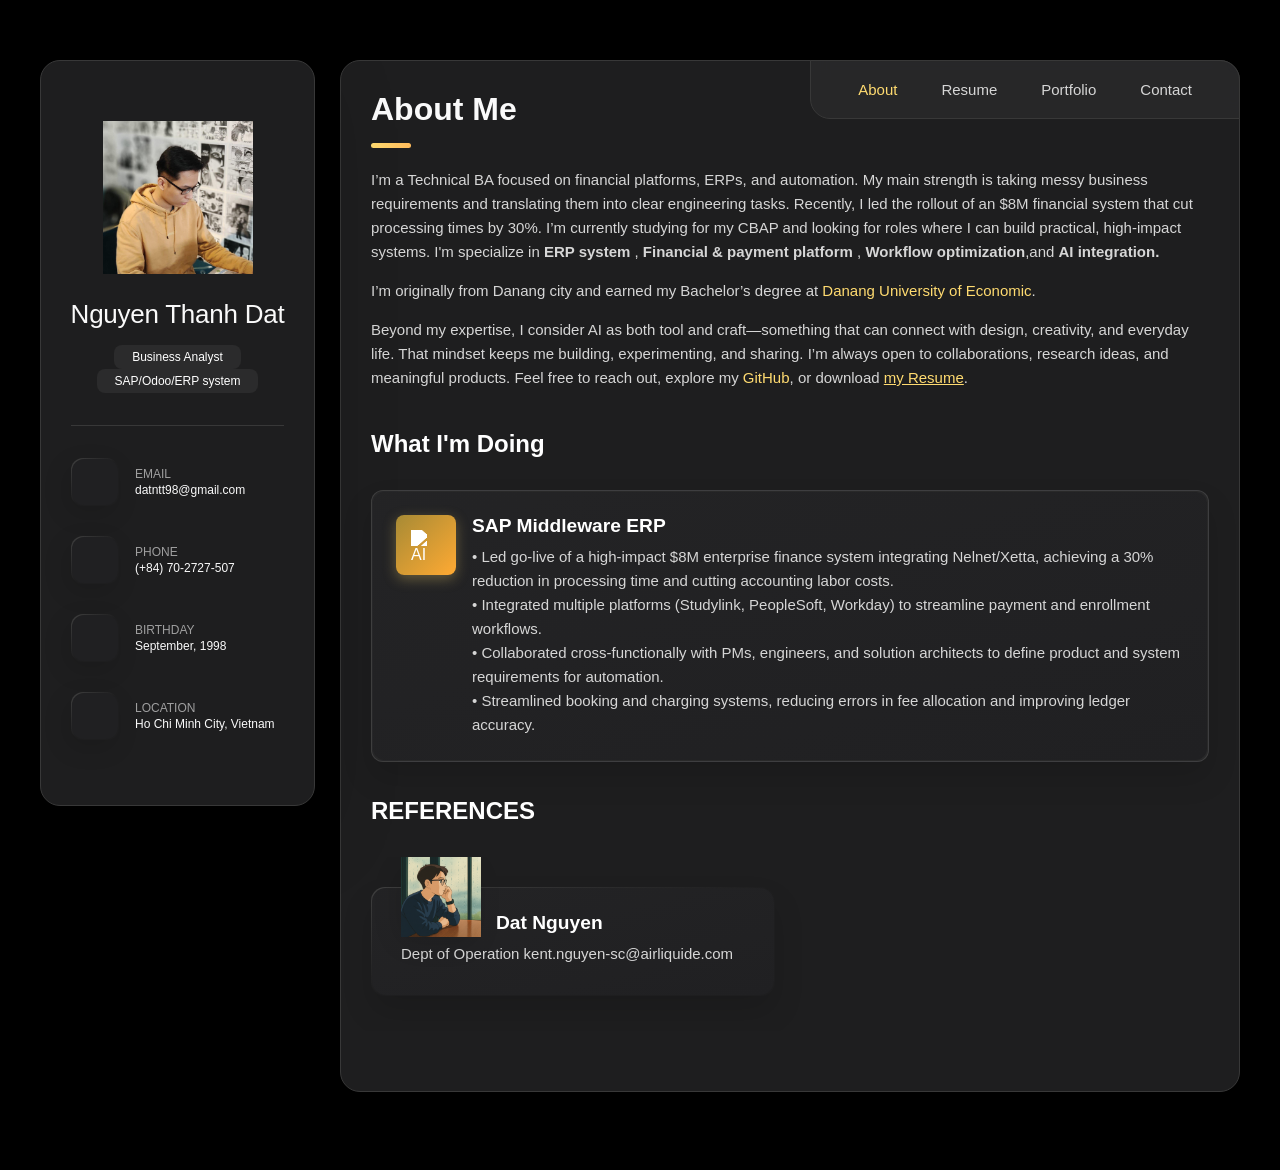
==== commit 94672972: "Update index.html" ====
--- a/index.html
+++ b/index.html
@@ -143,24 +143,14 @@
           <h2 class="h2 article-title">About me</h2>
         </header>
         <section class="about-text">
-          <p> I’m a Business Analyst with a strong foundation in product thinking and technical systems, experienced in delivering enterprise-scale solutions across finance & accounting, robotics, and AI. Successfully led the go-live of a complex $8M financial system, reducing processing time by 30% and improving operational efficiency.
-  Eager to learn and grow in tech-driven environments, I thrive in cross-functional teams, enjoy solving system challenges, and continuously seek opportunities to bridge business needs with scalable digital solutions.
-          I specialize in
-
-                <strong> ERP system </strong>, 
-
-                <strong> Financial & payment platform </strong>, 
-
-                <strong> Workflow optimization</strong>, <strong>System integration</strong> and <strong>industrial automation</strong>
+          <p> I’m a Technical BA focused on financial platforms, ERPs, and automation. My main strength is taking messy business requirements and translating them into clear engineering tasks. Recently, I led the rollout of an $8M financial system that cut processing times by 30%. I’m currently studying for my CBAP and looking for roles where I can build practical, high-impact systems.
+          I'm specialize in <strong> ERP system </strong>,<strong> Financial & payment platform </strong>,<strong> Workflow optimization</strong>,and <strong>AI integration.</strong>
          
           <p>I’m originally from Danang city and earned my Bachelor’s degree at <a href="https://due.udn.vn/" target="_blank" rel="noopener" style="display: inline; color: var(--orange-yellow-crayola);">Danang University of Economic</a>.
           </p>
-          <p>Beyond my expertise, I see AI as both tool and craft—something that can connect with design, creativity, and everyday life. That mindset keeps me building, experimenting, and sharing.
-
-          I’m always open to collaborations, research ideas, and meaningful products.
-
-  Feel free to reach out, explore my <a href="https://github.com/DatNguyen998" style="display: inline; color: var(--orange-yellow-crayola);">GitHub</a>,
-
+          <p>Beyond my expertise, I consider AI as both tool and craft—something that can connect with design, creativity, and everyday life. That mindset keeps me building, experimenting, and sharing.
+
+          I’m always open to collaborations, research ideas, and meaningful products. Feel free to reach out, explore my <a href="https://github.com/DatNguyen998" style="display: inline; color: var(--orange-yellow-crayola);">GitHub</a>,
           or download <a href="assets/resume/Corporate Resume (HCM).pdf" target="_blank" style="display: inline; color: var(--orange-yellow-crayola); text-decoration: underline;">my Resume</a>.</p>
         </section>
         <!--
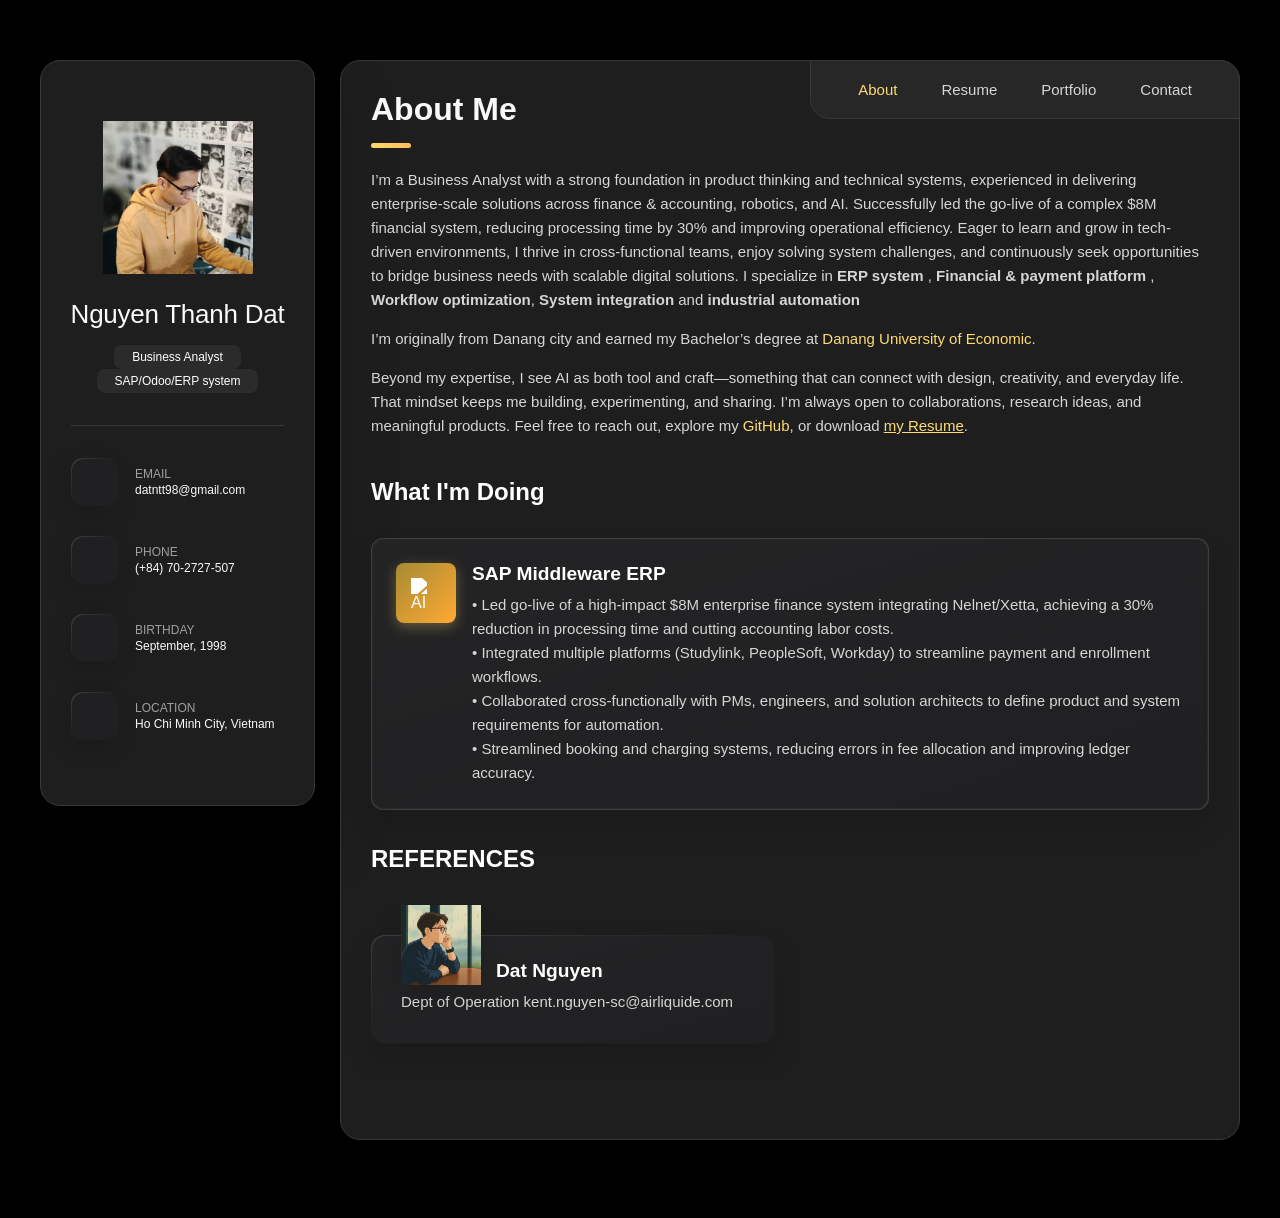
==== commit 3120ffd9: "Unify modals, add reveal fallback, and compress the codebase Code-review follow-ups: - Merge the two" ====
--- a/index.html
+++ b/index.html
@@ -1,180 +1,217 @@
-<!DOCTYPE html>
+<!doctype html>
 <html lang="en">
-<head>
-  <meta charset="UTF-8">
-  <meta http-equiv="X-UA-Compatible" content="IE=edge">
-  <meta name="viewport" content="width=device-width, initial-scale=1.0">
-  <title>Nguyen Thanh Dat — Business Analyst</title>
-  <!--
+  <head>
+    <meta charset="UTF-8" />
+    <meta http-equiv="X-UA-Compatible" content="IE=edge" />
+    <meta name="viewport" content="width=device-width, initial-scale=1.0" />
+    <title>Nguyen Thanh Dat (Kent) — Business Analyst</title>
+    <!--
     - favicon
   -->
-  <link rel="shortcut icon" href="assets/images/Spring.jpg" type="image/x-icon">
-  <!--
+    <link rel="shortcut icon" href="assets/images/Spring.jpg" type="image/x-icon" />
+    <!--
     - custom css link
   -->
-  <link rel="stylesheet" href="./assets/css/style.css">
-  <!--
+    <link rel="stylesheet" href="./assets/css/style.css?v=20260708" />
+    <!--
     - google font link
   -->
-  <link rel="preconnect" href="https://fonts.googleapis.com">
-  <link rel="preconnect" href="https://fonts.gstatic.com" crossorigin>
-  <link href="https://fonts.googleapis.com/css2?family=Poppins:wght@300;400;500;600&display=swap" rel="stylesheet">
-</head>
-
-<body>
-  <!--
+    <link rel="preconnect" href="https://fonts.googleapis.com" />
+    <link rel="preconnect" href="https://fonts.gstatic.com" crossorigin />
+    <link href="https://fonts.googleapis.com/css2?family=Poppins:wght@300;400;500;600&display=swap" rel="stylesheet" />
+  </head>
+
+  <body>
+    <!--
     - #MAIN
   -->
-  <main>
-    <!--
+    <main>
+      <!--
       - #SIDEBAR
     -->
-    <aside class="sidebar" data-sidebar>
-      <div class="sidebar-info">
-        <figure class="avatar-box">
-          <img src="assets/images/Spring.jpg" alt="Kent Ng" width="90">
-        </figure>
-        <div class="info-content">
-          <h1 class="name" title="Kent Nguyen">Nguyen Thanh Dat</h1>
-          <p class="title">Business Analyst</p>
-  <p class="title">SAP/Odoo/ERP system </p>
+      <aside class="sidebar" data-sidebar>
+        <div class="sidebar-info">
+          <figure class="avatar-box">
+            <img src="assets/images/Spring.jpg" alt="Kent Ng" width="90" />
+          </figure>
+          <div class="info-content">
+            <h1 class="name" title="Kent Nguyen">Nguyen Thanh Dat</h1>
+            <p class="title">Business Analyst</p>
+            <p class="title">SAP/Odoo/ERP system</p>
+          </div>
+          <button class="info_more-btn" data-sidebar-btn>
+            <span>Show Contacts</span>
+            <ion-icon name="chevron-down"></ion-icon>
+          </button>
         </div>
-        <button class="info_more-btn" data-sidebar-btn>
-          <span>Show Contacts</span>
-          <ion-icon name="chevron-down"></ion-icon>
-        </button>
-      </div>
-      <div class="sidebar-info_more">
-        <div class="separator"></div>
-        <ul class="contacts-list">
-          <li class="contact-item">
-            <div class="icon-box">
-              <ion-icon name="mail-outline"></ion-icon>
-            </div>
-            <div class="contact-info">
-              <p class="contact-title">Email</p>
-              <a href="mailto:datntt98@gmail.com" class="contact-link">datntt98@gmail.com</a>
-            </div>
-          </li>
-          <li class="contact-item">
-            <div class="icon-box">
-              <ion-icon name="phone-portrait-outline"></ion-icon>
-            </div>
-            <div class="contact-info">
-              <p class="contact-title">Phone</p>
-              <a href="tel:+84 702727507" class="contact-link">(+84) 70-2727-507</a>
-            </div>
-          </li>
-          <li class="contact-item">
-            <div class="icon-box">
-
-              <ion-icon name="calendar-outline"></ion-icon>
-
-            </div>
-            <div class="contact-info">
-
-              <p class="contact-title">Birthday</p>
-              <time datetime="1998-09-29">September, 1998</time>
-            </div>
-          </li>
-          <li class="contact-item">
-           <div class="icon-box">
-              <ion-icon name="location-outline"></ion-icon>
-            </div>
-            <div class="contact-info">
-              <p class="contact-title">Location</p>
-              <address>Ho Chi Minh City, Vietnam</address>
-            </div>
-          </li>
-        </ul>
-        <div class="separator"></div>
-        <ul class="social-list">
-          <li class="social-item">
-            <a href="https://github.com/datnguyen998" class="social-link" target="_blank">
-              <ion-icon name="logo-github"></ion-icon>
-            </a>
-          </li>
-          <li class="social-item">
-            <a href="https://www.linkedin.com/in/datnguyen98" class="social-link" target="_blank">
-              <ion-icon name="logo-linkedin"></ion-icon>
-            </a>
-          </li>
-          <li class="social-item">
-            <a href="https://scholar.google.com/citations?user=r3tfrQcAAAAJ&hl" class="social-link" target="_blank">
-              <ion-icon name="school-outline"></ion-icon> <!-- dùng icon thay thế -->
-            </a>
-          </li>
-          <li class="social-item">
-            <a href="https://www.instagram.com/nttd2909/" class="social-link" target="_blank">
-              <ion-icon name="logo-instagram"></ion-icon>
-            </a>
-          </li>
-        </ul>
-      </div>
-    </aside>
-    <!--
+        <div class="sidebar-info_more">
+          <div class="separator"></div>
+          <ul class="contacts-list">
+            <li class="contact-item">
+              <div class="icon-box">
+                <ion-icon name="mail-outline"></ion-icon>
+              </div>
+              <div class="contact-info">
+                <p class="contact-title">Email</p>
+                <a href="mailto:datntt98@gmail.com" class="contact-link">datntt98@gmail.com</a>
+              </div>
+            </li>
+            <li class="contact-item">
+              <div class="icon-box">
+                <ion-icon name="phone-portrait-outline"></ion-icon>
+              </div>
+              <div class="contact-info">
+                <p class="contact-title">Phone</p>
+                <a href="tel:+84 702727507" class="contact-link">(+84) 70-2727-507</a>
+              </div>
+            </li>
+            <li class="contact-item">
+              <div class="icon-box">
+                <ion-icon name="calendar-outline"></ion-icon>
+              </div>
+              <div class="contact-info">
+                <p class="contact-title">Birthday</p>
+                <time datetime="1998-09-29">September, 1998</time>
+              </div>
+            </li>
+            <li class="contact-item">
+              <div class="icon-box">
+                <ion-icon name="location-outline"></ion-icon>
+              </div>
+              <div class="contact-info">
+                <p class="contact-title">Location</p>
+                <address>Ho Chi Minh City, Vietnam</address>
+              </div>
+            </li>
+          </ul>
+          <div class="separator"></div>
+          <ul class="social-list">
+            <li class="social-item">
+              <a href="https://github.com/datnguyen998" class="social-link" target="_blank">
+                <ion-icon name="logo-github"></ion-icon>
+              </a>
+            </li>
+            <li class="social-item">
+              <a href="https://www.linkedin.com/in/datnguyen98" class="social-link" target="_blank">
+                <ion-icon name="logo-linkedin"></ion-icon>
+              </a>
+            </li>
+            <li class="social-item">
+              <a href="https://scholar.google.com/citations?user=r3tfrQcAAAAJ&hl" class="social-link" target="_blank">
+                <ion-icon name="school-outline"></ion-icon>
+                <!-- dùng icon thay thế -->
+              </a>
+            </li>
+            <li class="social-item">
+              <a href="https://www.instagram.com/nttd2909/" class="social-link" target="_blank">
+                <ion-icon name="logo-instagram"></ion-icon>
+              </a>
+            </li>
+          </ul>
+        </div>
+      </aside>
+      <!--
       - #main-content
     -->
-    <div class="main-content">
-      <!--
+      <div class="main-content">
+        <!--
         - #NAVBAR
       -->
-      <nav class="navbar">
-        <ul class="navbar-list">
-          <li class="navbar-item">
-            <button class="navbar-link  active" data-nav-link>About</button>
-          </li>
-          <li class="navbar-item">
-            <button class="navbar-link" data-nav-link>Resume</button>
-          </li>
-          <li class="navbar-item">
-            <button class="navbar-link" data-nav-link>Portfolio</button>
-          </li>
-          <li class="navbar-item">
-            <button class="navbar-link" data-nav-link>Contact</button>
-          </li>
-        </ul>
-      </nav>
-      <!--
+        <nav class="navbar">
+          <ul class="navbar-list">
+            <li class="navbar-item">
+              <button class="navbar-link active" data-nav-link>About</button>
+            </li>
+            <li class="navbar-item">
+              <button class="navbar-link" data-nav-link>Resume</button>
+            </li>
+            <li class="navbar-item">
+              <button class="navbar-link" data-nav-link>Portfolio</button>
+            </li>
+            <li class="navbar-item">
+              <button class="navbar-link" data-nav-link>Contact</button>
+            </li>
+          </ul>
+        </nav>
+        <!--
         - #ABOUT
       -->
-      <article class="about  active" data-page="about">
-        <header>
-          <h2 class="h2 article-title">About me</h2>
-        </header>
-        <section class="about-text">
-          <p> I’m a Technical BA focused on financial platforms, ERPs, and automation. My main strength is taking messy business requirements and translating them into clear engineering tasks. Recently, I led the rollout of an $8M financial system that cut processing times by 30%. I’m currently studying for my CBAP and looking for roles where I can build practical, high-impact systems.
-          I'm specialize in <strong> ERP system </strong>,<strong> Financial & payment platform </strong>,<strong> Workflow optimization</strong>,and <strong>AI integration.</strong>
-         
-          <p>I’m originally from Danang city and earned my Bachelor’s degree at <a href="https://due.udn.vn/" target="_blank" rel="noopener" style="display: inline; color: var(--orange-yellow-crayola);">Danang University of Economic</a>.
-          </p>
-          <p>Beyond my expertise, I consider AI as both tool and craft—something that can connect with design, creativity, and everyday life. That mindset keeps me building, experimenting, and sharing.
-
-          I’m always open to collaborations, research ideas, and meaningful products. Feel free to reach out, explore my <a href="https://github.com/DatNguyen998" style="display: inline; color: var(--orange-yellow-crayola);">GitHub</a>,
-          or download <a href="assets/resume/Corporate Resume (HCM).pdf" target="_blank" style="display: inline; color: var(--orange-yellow-crayola); text-decoration: underline;">my Resume</a>.</p>
-        </section>
-        <!--
+        <article class="about active" data-page="about">
+          <header>
+            <h2 class="h2 article-title">About me</h2>
+          </header>
+          <section class="about-text">
+            <p>
+              I’m a Business Analyst with a strong foundation in product thinking and technical systems, experienced in
+              delivering enterprise-scale solutions across finance & accounting, robotics, and AI. Successfully led the
+              go-live of a complex $8M financial system, reducing processing time by 30% and improving operational
+              efficiency. Eager to learn and grow in tech-driven environments, I thrive in cross-functional teams, enjoy
+              solving system challenges, and continuously seek opportunities to bridge business needs with scalable
+              digital solutions. I specialize in
+
+              <strong> ERP system </strong>,
+
+              <strong> Financial & payment platform </strong>,
+
+              <strong> Workflow optimization</strong>, <strong>System integration</strong> and
+              <strong>industrial automation</strong>
+            </p>
+
+            <p>
+              I’m originally from Danang city and earned my Bachelor’s degree at
+              <a
+                href="https://due.udn.vn/"
+                target="_blank"
+                rel="noopener"
+                style="display: inline; color: var(--orange-yellow-crayola)"
+                >Danang University of Economic</a
+              >.
+            </p>
+            <p>
+              Beyond my expertise, I see AI as both tool and craft—something that can connect with design, creativity,
+              and everyday life. That mindset keeps me building, experimenting, and sharing. I’m always open to
+              collaborations, research ideas, and meaningful products. Feel free to reach out, explore my
+              <a href="https://github.com/DatNguyen998" style="display: inline; color: var(--orange-yellow-crayola)"
+                >GitHub</a
+              >, or download
+              <a
+                href="assets/resume/Corporate Resume (HCM).pdf"
+                target="_blank"
+                style="display: inline; color: var(--orange-yellow-crayola); text-decoration: underline"
+                >my Resume</a
+              >.
+            </p>
+          </section>
+          <!--
           - service
         -->
-      <section class="service">
-          <h3 class="h3 service-title">What I'm Doing</h3>
-          <ul class="service-list">
-        <!-- ITEM 1: full-width hàng trên -->
+          <section class="service">
+            <h3 class="h3 service-title">What I'm Doing</h3>
+            <ul class="service-list">
+              <!-- ITEM 1: full-width hàng trên -->
               <li class="service-item reveal">
-                  <div class="service-icon-box">
-                      <img src="https://cdnjs.cloudflare.com/ajax/libs/simple-icons/9.7.0/tensorflow.svg" alt="AI" class="service-icon">
-                  </div>
-                  <div class="service-content-box">
-                      <h4 class="h4 service-item-title">SAP middleware ERP</h4>
-                      <p class="service-item-text">
-              • Led go-live of a high-impact $8M enterprise finance system integrating Nelnet/Xetta, achieving a 30% reduction in processing time and cutting accounting labor costs.<br>
-                        • Integrated multiple platforms (Studylink, PeopleSoft, Workday) to streamline payment and enrollment workflows.<br>
-                        • Collaborated cross-functionally with PMs, engineers, and solution architects to define product and system requirements for automation.<br>
-                        • Streamlined booking and charging systems, reducing errors in fee allocation and improving ledger accuracy.<br>
-                      </p>
-                  </div>
-              <!-- /li -->
-              <!-- ITEM 2: cột trái hàng dưới
+                <div class="service-icon-box">
+                  <img
+                    src="https://cdnjs.cloudflare.com/ajax/libs/simple-icons/9.7.0/tensorflow.svg"
+                    alt="AI"
+                    class="service-icon"
+                  />
+                </div>
+                <div class="service-content-box">
+                  <h4 class="h4 service-item-title">SAP middleware ERP</h4>
+                  <p class="service-item-text">
+                    • Led go-live of a high-impact $8M enterprise finance system integrating Nelnet/Xetta, achieving a
+                    30% reduction in processing time and cutting accounting labor costs.<br />
+                    • Integrated multiple platforms (Studylink, PeopleSoft, Workday) to streamline payment and
+                    enrollment workflows.<br />
+                    • Collaborated cross-functionally with PMs, engineers, and solution architects to define product and
+                    system requirements for automation.<br />
+                    • Streamlined booking and charging systems, reducing errors in fee allocation and improving ledger
+                    accuracy.<br />
+                  </p>
+                </div>
+                <!-- /li -->
+                <!-- ITEM 2: cột trái hàng dưới
               <li class="service-item">
                   <div class="service-icon-box">
                       <img src="https://cdnjs.cloudflare.com/ajax/libs/simple-icons/9.7.0/linux.svg" alt="Embedded Systems" class="service-icon">
@@ -216,46 +253,32 @@
 
                       </p>
 
-                  </div> --> 
-
-              </li>
-
-          </ul>
-
-        </section> 
-
-
-
-
-
-        <!--
+                  </div> -->
+              </li>
+            </ul>
+          </section>
+
+          <!--
 
           - testimonials
 
         -->
-      <section class="testimonials">
-        <h3 class="h3 testimonials-title">REFERENCES</h3>
-        <ul class="testimonials-list has-scrollbar">
-          <li class="testimonials-item">
-            <div class="content-card" data-testimonials-item>
-              <figure class="testimonials-avatar-box">
-                <img src="assets/images/2025.png" alt="Dat Nguyen" width="60" data-testimonials-avatar>
-              </figure>
-              <h4 class="h4 testimonials-item-title" data-testimonials-title>Dat Nguyen </h4>
-              <div class="testimonials-text" data-testimonials-text>
-
-                <p>
-
-                Dept of Operation
-
-                kent.nguyen-sc@airliquide.com
-                </p>
-              </div>
-            </div>
-          </li>
-      
-
-          <!-- <li class="testimonials-item">
+          <section class="testimonials">
+            <h3 class="h3 testimonials-title">REFERENCES</h3>
+            <ul class="testimonials-list has-scrollbar">
+              <li class="testimonials-item">
+                <div class="content-card" data-testimonials-item>
+                  <figure class="testimonials-avatar-box">
+                    <img src="assets/images/2025.png" alt="Dat Nguyen" width="60" data-testimonials-avatar />
+                  </figure>
+                  <h4 class="h4 testimonials-item-title" data-testimonials-title>Dat Nguyen</h4>
+                  <div class="testimonials-text" data-testimonials-text>
+                    <p>Dept of Operation kent.nguyen-sc@airliquide.com</p>
+                  </div>
+                </div>
+              </li>
+
+              <!-- <li class="testimonials-item">
             <div class="content-card" data-testimonials-item>
               <figure class="testimonials-avatar-box">
                 <img src="" alt="Ph.D Khoa" width="60" data-testimonials-avatar>
@@ -267,790 +290,535 @@
               </div>
             </div>
           </li> -->
-        </ul>
-      </section>
-        <!--
-          - testimonials modal
-        -->
+            </ul>
+          </section>
           <!--
           - testimonials modal
         -->
-        <div class="modal-container" data-modal-container>
-          <div class="overlay" data-overlay></div>
-          <section class="testimonials-modal">
-            <button class="modal-close-btn" data-modal-close-btn>
-              <ion-icon name="close-outline"></ion-icon>
-            </button>
-            <div class="modal-img-wrapper">
-              <figure class="modal-avatar-box">
-                <img src="./assets/images/2025.png" alt="reference" width="80" data-modal-img>
-              </figure>
-            </div>
-            <div class="modal-content">
-              <h4 class="h3 modal-title" data-modal-title>Hung Nguyen</h4>
-              <!-- <time datetime="2021-06-14">14 June, 2021</time> -->
-              <div data-modal-text>
-                <p>
-                  Richard was hired to create a corporate identity. We were very pleased with the work done. 
-                </p>
-              </div>
-            </div>
-          </section>
-        </div>
-      </article>
-      <!--
+          <!-- shared modal: used by both references and portfolio projects -->
+          <div class="modal-container" data-modal-container>
+            <div class="overlay" data-overlay></div>
+            <section class="testimonials-modal">
+              <button class="modal-close-btn" data-modal-close-btn>
+                <ion-icon name="close-outline"></ion-icon>
+              </button>
+              <div class="modal-img-wrapper">
+                <figure class="modal-avatar-box">
+                  <img src="./assets/images/2025.png" alt="" width="80" data-modal-img />
+                </figure>
+              </div>
+              <div class="modal-content">
+                <h4 class="h3 modal-title" data-modal-title></h4>
+                <p class="project-modal-category" data-modal-category></p>
+                <div class="project-modal-text" data-modal-text></div>
+                <div class="project-tech-list" data-modal-tech></div>
+                <a class="project-modal-link" href="#" target="_blank" rel="noopener" data-modal-link>
+                  Visit site <ion-icon name="open-outline"></ion-icon>
+                </a>
+              </div>
+            </section>
+          </div>
+        </article>
+        <!--
         - #RESUME
       -->
-      <article class="resume" data-page="resume">
-        <header>
-
-          <h2 class="h2 article-title">Resume</h2>
-
-        </header>
-
-
-
-        <!-- EXPERIENCE -->
-
-        <section class="timeline">
-
-          <div class="title-wrapper">
-
-            <div class="icon-box">
-
-              <ion-icon name="book-outline"></ion-icon>
-
+        <article class="resume" data-page="resume">
+          <header>
+            <h2 class="h2 article-title">Resume</h2>
+          </header>
+
+          <!-- EXPERIENCE -->
+
+          <section class="timeline">
+            <div class="title-wrapper">
+              <div class="icon-box">
+                <ion-icon name="book-outline"></ion-icon>
+              </div>
+
+              <h3 class="h3">Experience</h3>
             </div>
 
-            <h3 class="h3">Experience</h3>
-
-          </div>
-
-
-
-          <ol class="timeline-list">
-
-
-
-<li class="timeline-item reveal">
-
-  <h4 class="h4">Simple MDG LTD</h4>
-
-  <h5 class="h5 timeline-item-title">SAP Business Analyst</h5>
-
-  <span>Jan 2025 — Present · Global </span>
-
-  <p class="timeline-text">
-
-    • Conducted AS-IS and TO-BE process mapping to align business workflows with SAP Best Practices, enhancing operational transparency.<br>
-
-    • Performed comprehensive Gap Analysis and authored Business Blueprints (BBP) to define strategic system enhancements and customizations.<br>
-
-    • Developed detailed Functional Specifications (FS) for ABAP developers, ensuring accurate technical translation of complex business logic.<br>
-
-    • Orchestrated User Acceptance Testing (UAT) and delivered end-user training programs to ensure seamless system adoption and high data integrity.<br>
-
-    • Provided post go-live functional support and hyper-care, troubleshooting critical issues and optimizing cross-module data flows.<br>
-
-  </p>
-
-</li>
-
-  
-
-            <li class="timeline-item reveal">
-
-              <h4 class="h4">RMIT University</h4>
-
-              <h5 class="h5 timeline-item-title">Business Analyst</h5>
-
-              <span>Jan 2023 – Dec 2024 · Vietnam</span>
-
-              <p class="timeline-text">
-
-                • Led go-live of a high-impact $8M enterprise finance system integrating Nelnet/Xetta, achieving a 30% reduction in processing time and cutting accounting labor costs.<br>
-
-                • Integrated multiple platforms (Studylink, PeopleSoft, Workday) to streamline payment and enrollment workflows.<br>
-
-• Collaborated cross-functionally with PMs, engineers, and solution architects to define product and system requirements for automation. <br>
-
-                • Streamlined booking and charging systems, reducing errors in fee allocation and improving ledger accuracy. <br>
-
-              </p>
-
-            </li>
-
-
-
-            <li class="timeline-item reveal">
-
-              <h4 class="h4">TM HealthCare & Beauty</h4>
-
-              <h5 class="h5 timeline-item-title">Business Analyst</h5>
-
-              <span>Jul 2025 – Present · Huntington Beach, California, USA</span>
-
-              <p class="timeline-text">
-
-                • Analyzed business needs and translated them into functional requirements for Odoo system configuration.<br>
-
-                • Successfully streamlined the Odoo ERP system to align with client-specific operational goals.<br>
-
-                • Delivered end-to-end project management including scope definition, solution delivery, and timeline tracking. <br>
-
-• Provided hands-on support and consulting to clients throughout implementation lifecycle. <br>
-
-• Integrated Odoo modules to optimize sales, inventory, and finance operations. <br> 
-
-              </p>
-
-            </li>
-
-
-
-            <li class="timeline-item reveal">
-
-              <h4 class="h4">FPT Software, JCS</h4>
-
-              <h5 class="h5 timeline-item-title">Business Analyst</h5>
-
-              <span>Jan 2022 – Dec 2022 · Danang, Vietnam</span>
-
-              <p class="timeline-text">
-
-                • Supported development of robotics IDE for logistics and F&B modules based on legacy product analysis. <br>
-
-• Gathered requirements to enhance robotics module capabilities (e.g., pallet handling). <br>
-
-• Partnered with PM, Scrum Master, and engineers to align automation features with client expectations. <br>
-
-• Designed UI/UX prototypes and documented processes in UML/BPMN for module enhancement. <br>
-
-              </p>
-
-            </li>
-
-
-
-          </ol>
-
-        </section>
-
-
-
-        <!-- EDUCATION -->
-
-        <section class="timeline">
-
-          <div class="title-wrapper">
-
-            <div class="icon-box">
-
-              <ion-icon name="book-outline"></ion-icon>
-
+            <ol class="timeline-list">
+              <li class="timeline-item reveal">
+                <h4 class="h4">Simple MDG LTD</h4>
+
+                <h5 class="h5 timeline-item-title">SAP Business Analyst</h5>
+
+                <span>Jan 2025 — Present · Global </span>
+
+                <p class="timeline-text">
+                  • Conducted AS-IS and TO-BE process mapping to align business workflows with SAP Best Practices,
+                  enhancing operational transparency.<br />
+
+                  • Performed comprehensive Gap Analysis and authored Business Blueprints (BBP) to define strategic
+                  system enhancements and customizations.<br />
+
+                  • Developed detailed Functional Specifications (FS) for ABAP developers, ensuring accurate technical
+                  translation of complex business logic.<br />
+
+                  • Orchestrated User Acceptance Testing (UAT) and delivered end-user training programs to ensure
+                  seamless system adoption and high data integrity.<br />
+
+                  • Provided post go-live functional support and hyper-care, troubleshooting critical issues and
+                  optimizing cross-module data flows.<br />
+                </p>
+              </li>
+
+              <li class="timeline-item reveal">
+                <h4 class="h4">RMIT University</h4>
+
+                <h5 class="h5 timeline-item-title">Business Analyst</h5>
+
+                <span>Jan 2023 – Dec 2024 · Vietnam</span>
+
+                <p class="timeline-text">
+                  • Led go-live of a high-impact $8M enterprise finance system integrating Nelnet/Xetta, achieving a 30%
+                  reduction in processing time and cutting accounting labor costs.<br />
+
+                  • Integrated multiple platforms (Studylink, PeopleSoft, Workday) to streamline payment and enrollment
+                  workflows.<br />
+
+                  • Collaborated cross-functionally with PMs, engineers, and solution architects to define product and
+                  system requirements for automation. <br />
+
+                  • Streamlined booking and charging systems, reducing errors in fee allocation and improving ledger
+                  accuracy. <br />
+                </p>
+              </li>
+
+              <li class="timeline-item reveal">
+                <h4 class="h4">TM HealthCare & Beauty</h4>
+
+                <h5 class="h5 timeline-item-title">Business Analyst</h5>
+
+                <span>Jul 2025 – Present · Huntington Beach, California, USA</span>
+
+                <p class="timeline-text">
+                  • Analyzed business needs and translated them into functional requirements for Odoo system
+                  configuration.<br />
+
+                  • Successfully streamlined the Odoo ERP system to align with client-specific operational goals.<br />
+
+                  • Delivered end-to-end project management including scope definition, solution delivery, and timeline
+                  tracking. <br />
+
+                  • Provided hands-on support and consulting to clients throughout implementation lifecycle. <br />
+
+                  • Integrated Odoo modules to optimize sales, inventory, and finance operations. <br />
+                </p>
+              </li>
+
+              <li class="timeline-item reveal">
+                <h4 class="h4">FPT Software, JCS</h4>
+
+                <h5 class="h5 timeline-item-title">Business Analyst</h5>
+
+                <span>Jan 2022 – Dec 2022 · Danang, Vietnam</span>
+
+                <p class="timeline-text">
+                  • Supported development of robotics IDE for logistics and F&B modules based on legacy product
+                  analysis. <br />
+
+                  • Gathered requirements to enhance robotics module capabilities (e.g., pallet handling). <br />
+
+                  • Partnered with PM, Scrum Master, and engineers to align automation features with client
+                  expectations. <br />
+
+                  • Designed UI/UX prototypes and documented processes in UML/BPMN for module enhancement. <br />
+                </p>
+              </li>
+            </ol>
+          </section>
+
+          <!-- EDUCATION -->
+
+          <section class="timeline">
+            <div class="title-wrapper">
+              <div class="icon-box">
+                <ion-icon name="book-outline"></ion-icon>
+              </div>
+
+              <h3 class="h3">Education</h3>
             </div>
 
-            <h3 class="h3">Education</h3>
-
-          </div>
-
-
-
-          <ol class="timeline-list">
-
-
-
-            <li class="timeline-item reveal">
-
-              <h4 class="h4">Danang University Of Economic (DUE), Danang</h4>
-
-              <span>Sep 2016 – May 2020 · Danang, Vietnam</span>
-
-              <p class="timeline-text">
-
-                Bachelor of International Business - GPA: 3.2/4.0; Appreciation for Top students in International Business Falcuty (2020). <br>
-
-Specialization in Finance and International Payment method. <br>
-
-Co-founder of Google Developer Student Club - Chapter Danang University of Science and Technology (2019) <br>
-
-              </p>
-
-            </li>
-
-
-
-            <li class="timeline-item reveal">
-
-              <h4 class="h4">Phan Chau Trinh High School, Danang, Vietnam</h4>
-
-              <span>Sep 2013 – May 2016 · Danang, Vietnam</span>
-
-              <p class="timeline-text">
-
-                Excellent student — GPA: 8.7/10.
-
-              </p>
-
-            </li>
-
-
-
-          </ol>
-
-        </section>
-
-
-
-        <!-- TECHNICAL SKILLS -->
-
-        <section class="skill">
-
-          <h3 class="h3 skills-title">Technical Skills</h3>
-
-          <ul class="skills-list content-card">
-
-            <li class="skills-item reveal">
-
-              <div class="title-wrapper">
-
-                <h5 class="h5">Programming</h5>
-
-                <data value="70">Python · SQL</data>
-
-              </div>
-
-              <div class="skill-progress-bg"><div class="skill-progress-fill" style="width: 70%;"></div></div>
-
-            </li>
-
-
-
-            <li class="skills-item reveal">
-
-              <div class="title-wrapper">
-
-                <h5 class="h5">ERP system</h5>
-
-                <data value="85">Odoo · SAP · Oracle </data>
-
-              </div>
-
-              <div class="skill-progress-bg"><div class="skill-progress-fill" style="width: 85%;"></div></div>
-
-            </li>
-
-
-
-            <li class="skills-item reveal">
-
-              <div class="title-wrapper">
-
-                <h5 class="h5">Tools</h5>
-
-                <data value="85">Figma · Draw.io · Github · Postman · Prompt Engineer · </data>
-
-              </div>
-
-              <div class="skill-progress-bg"><div class="skill-progress-fill" style="width: 85%;"></div></div>
-
-            </li>
-
-
-
-            <li class="skills-item reveal">
-
-              <div class="title-wrapper">
-
-                <h5 class="h5">Management</h5>
-
-                <data value="80">Notion · Monday · Trello · Clickup · </data>
-
-              </div>
-
-              <div class="skill-progress-bg"><div class="skill-progress-fill" style="width: 80%;"></div></div>
-
-            </li>
-
-          </ul>
-
-        </section>
-
-
-
-        <!-- SOFT SKILLS -->
-
-        <section class="skill">
-
-          <h3 class="h3 skills-title">Soft Skills</h3>
-
-          <ul class="skills-list content-card">
-
-            <li class="skills-item reveal">
-
-              <div class="title-wrapper">
-
-                <h5 class="h5">Leadership</h5>
-
-                <data value="85">—</data>
-
-              </div>
-
-              <div class="skill-progress-bg"><div class="skill-progress-fill" style="width: 85%;"></div></div>
-
-            </li>
-
-            <li class="skills-item reveal">
-
-              <div class="title-wrapper">
-
-                <h5 class="h5">Critical / Design Thinking</h5>
-
-                <data value="85">—</data>
-
-              </div>
-
-              <div class="skill-progress-bg"><div class="skill-progress-fill" style="width: 85%;"></div></div>
-
-            </li>
-
-            <li class="skills-item reveal">
-
-              <div class="title-wrapper">
-
-                <h5 class="h5">Teamwork & Communication</h5>
-
-                <data value="70">—</data>
-
-              </div>
-
-              <div class="skill-progress-bg"><div class="skill-progress-fill" style="width: 70%;"></div></div>
-
-            </li>
-
-            <li class="skills-item reveal">
-
-              <div class="title-wrapper">
-
-                <h5 class="h5">Problem-solving & Presentation</h5>
-
-                <data value="80">—</data>
-
-              </div>
-
-              <div class="skill-progress-bg"><div class="skill-progress-fill" style="width: 80%;"></div></div>
-
-            </li>
-
-          </ul>
-
-        </section>
-
-
-
-      </article>
-
-
-
-
-
-<!--
+            <ol class="timeline-list">
+              <li class="timeline-item reveal">
+                <h4 class="h4">Danang University Of Economic (DUE), Danang</h4>
+
+                <span>Sep 2016 – May 2020 · Danang, Vietnam</span>
+
+                <p class="timeline-text">
+                  Bachelor of International Business - GPA: 3.2/4.0; Appreciation for Top students in International
+                  Business Falcuty (2020). <br />
+
+                  Specialization in Finance and International Payment method. <br />
+
+                  Co-founder of Google Developer Student Club - Chapter Danang University of Science and Technology
+                  (2019) <br />
+                </p>
+              </li>
+
+              <li class="timeline-item reveal">
+                <h4 class="h4">Phan Chau Trinh High School, Danang, Vietnam</h4>
+
+                <span>Sep 2013 – May 2016 · Danang, Vietnam</span>
+
+                <p class="timeline-text">Excellent student — GPA: 8.7/10.</p>
+              </li>
+            </ol>
+          </section>
+
+          <!-- TECHNICAL SKILLS -->
+
+          <section class="skill">
+            <h3 class="h3 skills-title">Technical Skills</h3>
+
+            <ul class="skills-list content-card">
+              <li class="skills-item reveal">
+                <div class="title-wrapper">
+                  <h5 class="h5">Programming</h5>
+
+                  <data value="70">Python · SQL</data>
+                </div>
+
+                <div class="skill-progress-bg"><div class="skill-progress-fill" style="width: 70%"></div></div>
+              </li>
+
+              <li class="skills-item reveal">
+                <div class="title-wrapper">
+                  <h5 class="h5">ERP system</h5>
+
+                  <data value="85">Odoo · SAP · Oracle </data>
+                </div>
+
+                <div class="skill-progress-bg"><div class="skill-progress-fill" style="width: 85%"></div></div>
+              </li>
+
+              <li class="skills-item reveal">
+                <div class="title-wrapper">
+                  <h5 class="h5">Tools</h5>
+
+                  <data value="85">Figma · Draw.io · Github · Postman · Prompt Engineer · </data>
+                </div>
+
+                <div class="skill-progress-bg"><div class="skill-progress-fill" style="width: 85%"></div></div>
+              </li>
+
+              <li class="skills-item reveal">
+                <div class="title-wrapper">
+                  <h5 class="h5">Management</h5>
+
+                  <data value="80">Notion · Monday · Trello · Clickup · </data>
+                </div>
+
+                <div class="skill-progress-bg"><div class="skill-progress-fill" style="width: 80%"></div></div>
+              </li>
+            </ul>
+          </section>
+
+          <!-- SOFT SKILLS -->
+
+          <section class="skill">
+            <h3 class="h3 skills-title">Soft Skills</h3>
+
+            <ul class="skills-list content-card">
+              <li class="skills-item reveal">
+                <div class="title-wrapper">
+                  <h5 class="h5">Leadership</h5>
+
+                  <data value="85">—</data>
+                </div>
+
+                <div class="skill-progress-bg"><div class="skill-progress-fill" style="width: 85%"></div></div>
+              </li>
+
+              <li class="skills-item reveal">
+                <div class="title-wrapper">
+                  <h5 class="h5">Critical / Design Thinking</h5>
+
+                  <data value="85">—</data>
+                </div>
+
+                <div class="skill-progress-bg"><div class="skill-progress-fill" style="width: 85%"></div></div>
+              </li>
+
+              <li class="skills-item reveal">
+                <div class="title-wrapper">
+                  <h5 class="h5">Teamwork & Communication</h5>
+
+                  <data value="70">—</data>
+                </div>
+
+                <div class="skill-progress-bg"><div class="skill-progress-fill" style="width: 70%"></div></div>
+              </li>
+
+              <li class="skills-item reveal">
+                <div class="title-wrapper">
+                  <h5 class="h5">Problem-solving & Presentation</h5>
+
+                  <data value="80">—</data>
+                </div>
+
+                <div class="skill-progress-bg"><div class="skill-progress-fill" style="width: 80%"></div></div>
+              </li>
+            </ul>
+          </section>
+        </article>
+
+        <!--
 
 #PORTFOLIO
 
 -->
 
-
-
-<article class="portfolio" data-page="portfolio">
-
-
-
-  <header>
-
-    <h2 class="h2 article-title">Portfolio</h2>
-
-  </header>
-
-
-
-  <section class="projects">
-
-
-
-    <!-- Filter buttons -->
-
-    <ul class="filter-list">
-
-      <li class="filter-item"><button class="active" data-select-item data-value="all">All</button></li>
-
-      <li class="filter-item"><button data-select-item data-value="erp">Enterprise Resource Planning</button></li>
-
-      <li class="filter-item"><button data-select-item data-value="web">Website Development</button></li>
-
-      <li class="filter-item"><button data-select-item data-value="strategy">Business Strategy Consulting</button></li>
-
-    </ul>
-
-
-
-    <div class="filter-select-box">
-
-      <button class="filter-select" data-select>
-
-        <div class="select-value" data-select-value>Select category</div>
-
-        <div class="select-icon"><ion-icon name="chevron-down"></ion-icon></div>
-
-      </button>
-
-      <ul class="select-list">
-
-        <li class="select-item"><button data-select-item data-value="all">All</button></li>
-
-        <li class="select-item"><button data-select-item data-value="erp">Enterprise Resource Planning</button></li>
-
-        <li class="select-item"><button data-select-item data-value="web">Website Development</button></li>
-
-        <li class="select-item"><button data-select-item data-value="strategy">Business Strategy Consulting</button></li>
-
-      </ul>
-
-    </div>
-
-
-
-    <ul class="project-list">
-
-  <!-- Air Liquide -->
-
-      <li class="project-item reveal active" data-filter-item data-category="erp"
-          data-project-item
-          data-project-title="Air Liquide"
-          data-project-category="Enterprise Resource Planning System"
-          data-project-desc="Operations support at a global industrial-gas leader. Worked across ERP-driven finance and operations workflows — process alignment, data integrity and cross-module troubleshooting to keep day-to-day operations running smoothly."
-          data-project-tech="SAP, ERP, Process Mapping, UAT"
-          data-project-link="https://www.airliquide.com/">
-
-        <a href="https://www.airliquide.com/" target="_blank" rel="noopener" data-project-open>
-
-          <figure class="project-img">
-
-            <div class="project-item-icon-box"><ion-icon name="eye-outline"></ion-icon></div>
-
-            <img src="./assets/images/2025.png" alt="Air Liquide" loading="lazy">
-
-          </figure>
-
-          <h3 class="project-title">Air Liquide</h3>
-
-          <p class="project-category">Enterprise Resource Planning System</p>
-
-        </a>
-
-      </li>
-      
-<!-- US Sugar -->
-
-      <li class="project-item reveal active" data-filter-item data-category="erp"
-          data-project-item
-          data-project-title="U.S.Sugar Agriculture company"
-          data-project-category="Enterprise Resource Planning System"
-          data-project-desc="U.S. Sugar Corporation is a privately owned agricultural business based in Clewiston, Florida. The company farms over 230,000 acres of land in the counties of Hendry, Glades, Martin, and Palm Beach. It is the largest producer of sugarcane in the United States by volume, producing over 700,000 tonnes per year."
-          data-project-tech="SAP, ERP, Artificial Intelligence, UAT"
-          data-project-link="https://www.ussugar.com/">
-
-        <a href="https://www.ussugar.com//" target="_blank" rel="noopener" data-project-open>
-
-          <figure class="project-img">
-
-            <div class="project-item-icon-box"><ion-icon name="eye-outline"></ion-icon></div>
-
-            <img src="./assets/images/2025.png" alt="US Sugar" loading="lazy">
-
-          </figure>
-
-          <h3 class="project-title">US Sugar</h3>
-
-          <p class="project-category">Enterprise Resource Planning System</p>
-
-        </a>
-
-      </li>
-
-      <!-- ERP Setup -->
-
-      <li class="project-item reveal active" data-filter-item data-category="erp"
-          data-project-item
-          data-project-title="TM Healthcare &amp; Beauty"
-          data-project-category="Enterprise Resource Planning System"
-          data-project-desc="End-to-end Odoo ERP implementation for a healthcare & beauty business. Translated business needs into functional requirements, configured and integrated sales, inventory and finance modules, and led scope, delivery and go-live support."
-          data-project-tech="Odoo, ERP, Requirements, Integration"
-          data-project-link="#">
-
-        <a href="#" data-project-open>
-
-          <figure class="project-img">
-
-            <div class="project-item-icon-box"><ion-icon name="eye-outline"></ion-icon></div>
-
-            <img src="./assets/images/2015.png" alt="Odoo Implementation Enterprise Resource Planning System" loading="lazy">
-
-          </figure>
-
-          <h3 class="project-title">TM Healthcare & Beauty</h3>
-
-          <p class="project-category">Enterprise Resource Planning System</p>
-
-        </a>
-
-      </li>
-
-
-
-      <li class="project-item reveal active" data-filter-item data-category="web"
-          data-project-item
-          data-project-title="Ruby Angels Fashion"
-          data-project-category="Website Development"
-          data-project-desc="Fashion e-commerce storefront. Shaped the site structure, content and product presentation to give the brand a clean, browsable online shopping experience."
-          data-project-tech="Web, UX, Content, E-commerce"
-          data-project-link="https://www.rubyangels.com/">
-
-        <a href="https://www.rubyangels.com/" target="_blank" rel="noopener" data-project-open>
-
-          <figure class="project-img">
-
-            <div class="project-item-icon-box"><ion-icon name="eye-outline"></ion-icon></div>
-
-            <img src="./assets/images/2025.png" alt="Ruby Angels" loading="lazy">
-
-          </figure>
-
-          <h3 class="project-title">Ruby Angels Fashion</h3>
-
-          <p class="project-category">Website Development</p>
-
-        </a>
-
-      </li>
-
-
-
-      <!-- Victoria Dang - Realtor -->
-
-      <li class="project-item reveal active" data-filter-item data-category="web"
-          data-project-item
-          data-project-title="Victoria Dang"
-          data-project-category="Website Development"
-          data-project-desc="Personal-brand website for a real-estate professional. Designed the layout, content and lead-contact flow so prospective clients can learn about listings and get in touch quickly."
-          data-project-tech="Web, UX, Branding"
-          data-project-link="https://www.victoriadang.com/">
-
-        <a href="https://www.victoriadang.com/" target="_blank" rel="noopener" data-project-open>
-
-          <figure class="project-img">
-
-            <div class="project-item-icon-box"><ion-icon name="eye-outline"></ion-icon></div>
-
-            <img src="./assets/images/2025.png" alt="Victoria Dang" loading="lazy">
-
-          </figure>
-
-          <h3 class="project-title">Victoria Dang</h3>
-
-          <p class="project-category">Website Development</p>
-
-        </a>
-
-      </li>
-
-
-
-
-    </ul>
-
-    <!-- project detail modal (shares the .modal styles) -->
-    <div class="modal-container" data-project-modal-container>
-      <div class="overlay" data-project-overlay></div>
-      <section class="testimonials-modal">
-        <button class="modal-close-btn" data-project-modal-close-btn>
-          <ion-icon name="close-outline"></ion-icon>
-        </button>
-        <div class="modal-img-wrapper">
-          <figure class="modal-avatar-box">
-            <img src="./assets/images/2025.png" alt="project" width="80" data-project-modal-img>
-          </figure>
-        </div>
-        <div class="modal-content">
-          <h4 class="h3 modal-title" data-project-modal-title>Project</h4>
-          <p class="project-modal-category" data-project-modal-category></p>
-          <p class="project-modal-text" data-project-modal-text></p>
-          <div class="project-tech-list" data-project-modal-tech></div>
-          <a class="project-modal-link" href="#" target="_blank" rel="noopener" data-project-modal-link>
-            Visit site <ion-icon name="open-outline"></ion-icon>
-          </a>
-        </div>
-      </section>
-    </div>
-
-  </section>
-
-
-
-</article>
-
-
-
-
-
-      <!--
+        <article class="portfolio" data-page="portfolio">
+          <header>
+            <h2 class="h2 article-title">Portfolio</h2>
+          </header>
+
+          <section class="projects">
+            <!-- Filter buttons -->
+
+            <ul class="filter-list">
+              <li class="filter-item"><button class="active" data-select-item data-value="all">All</button></li>
+
+              <li class="filter-item">
+                <button data-select-item data-value="erp">Enterprise Resource Planning</button>
+              </li>
+
+              <li class="filter-item"><button data-select-item data-value="web">Website Development</button></li>
+
+              <li class="filter-item">
+                <button data-select-item data-value="strategy">Business Strategy Consulting</button>
+              </li>
+            </ul>
+
+            <div class="filter-select-box">
+              <button class="filter-select" data-select>
+                <div class="select-value" data-select-value>Select category</div>
+
+                <div class="select-icon"><ion-icon name="chevron-down"></ion-icon></div>
+              </button>
+
+              <ul class="select-list">
+                <li class="select-item"><button data-select-item data-value="all">All</button></li>
+
+                <li class="select-item">
+                  <button data-select-item data-value="erp">Enterprise Resource Planning</button>
+                </li>
+
+                <li class="select-item"><button data-select-item data-value="web">Website Development</button></li>
+
+                <li class="select-item">
+                  <button data-select-item data-value="strategy">Business Strategy Consulting</button>
+                </li>
+              </ul>
+            </div>
+
+            <ul class="project-list">
+              <!-- Air Liquide -->
+
+              <li
+                class="project-item reveal active"
+                data-filter-item
+                data-category="erp"
+                data-project-item
+                data-project-title="Air Liquide"
+                data-project-category="Enterprise Resource Planning System"
+                data-project-desc="Operations support at a global industrial-gas leader. Worked across ERP-driven finance and operations workflows — process alignment, data integrity and cross-module troubleshooting to keep day-to-day operations running smoothly."
+                data-project-tech="SAP, ERP, Process Mapping, UAT"
+                data-project-link="https://www.airliquide.com/"
+              >
+                <a href="https://www.airliquide.com/" target="_blank" rel="noopener" data-project-open>
+                  <figure class="project-img">
+                    <div class="project-item-icon-box"><ion-icon name="eye-outline"></ion-icon></div>
+
+                    <img src="./assets/images/2025.png" alt="Air Liquide" loading="lazy" />
+                  </figure>
+
+                  <h3 class="project-title">Air Liquide</h3>
+
+                  <p class="project-category">Enterprise Resource Planning System</p>
+                </a>
+              </li>
+
+              <!-- ERP Setup -->
+
+              <li
+                class="project-item reveal active"
+                data-filter-item
+                data-category="erp"
+                data-project-item
+                data-project-title="TM Healthcare &amp; Beauty"
+                data-project-category="Enterprise Resource Planning System"
+                data-project-desc="End-to-end Odoo ERP implementation for a healthcare & beauty business. Translated business needs into functional requirements, configured and integrated sales, inventory and finance modules, and led scope, delivery and go-live support."
+                data-project-tech="Odoo, ERP, Requirements, Integration"
+                data-project-link="#"
+              >
+                <a href="#" data-project-open>
+                  <figure class="project-img">
+                    <div class="project-item-icon-box"><ion-icon name="eye-outline"></ion-icon></div>
+
+                    <img
+                      src="./assets/images/2015.png"
+                      alt="Odoo Implementation Enterprise Resource Planning System"
+                      loading="lazy"
+                    />
+                  </figure>
+
+                  <h3 class="project-title">TM Healthcare & Beauty</h3>
+
+                  <p class="project-category">Enterprise Resource Planning System</p>
+                </a>
+              </li>
+
+              <li
+                class="project-item reveal active"
+                data-filter-item
+                data-category="web"
+                data-project-item
+                data-project-title="Ruby Angels Fashion"
+                data-project-category="Website Development"
+                data-project-desc="Fashion e-commerce storefront. Shaped the site structure, content and product presentation to give the brand a clean, browsable online shopping experience."
+                data-project-tech="Web, UX, Content, E-commerce"
+                data-project-link="https://www.rubyangels.com/"
+              >
+                <a href="https://www.rubyangels.com/" target="_blank" rel="noopener" data-project-open>
+                  <figure class="project-img">
+                    <div class="project-item-icon-box"><ion-icon name="eye-outline"></ion-icon></div>
+
+                    <img src="./assets/images/2025.png" alt="Ruby Angels" loading="lazy" />
+                  </figure>
+
+                  <h3 class="project-title">Ruby Angels Fashion</h3>
+
+                  <p class="project-category">Website Development</p>
+                </a>
+              </li>
+
+              <!-- Victoria Dang - Realtor -->
+
+              <li
+                class="project-item reveal active"
+                data-filter-item
+                data-category="web"
+                data-project-item
+                data-project-title="Victoria Dang"
+                data-project-category="Website Development"
+                data-project-desc="Personal-brand website for a real-estate professional. Designed the layout, content and lead-contact flow so prospective clients can learn about listings and get in touch quickly."
+                data-project-tech="Web, UX, Branding"
+                data-project-link="https://www.victoriadang.com/"
+              >
+                <a href="https://www.victoriadang.com/" target="_blank" rel="noopener" data-project-open>
+                  <figure class="project-img">
+                    <div class="project-item-icon-box"><ion-icon name="eye-outline"></ion-icon></div>
+
+                    <img src="./assets/images/2025.png" alt="Victoria Dang" loading="lazy" />
+                  </figure>
+
+                  <h3 class="project-title">Victoria Dang</h3>
+
+                  <p class="project-category">Website Development</p>
+                </a>
+              </li>
+            </ul>
+          </section>
+        </article>
+
+        <!--
 
         - #CONTACT
 
       -->
 
-
-
-      <article class="contact" data-page="contact">
-
-
-
-        <header>
-
-          <h2 class="h2 article-title">Contact</h2>
-
-        </header>
-
-
-
-        <!-- Map: pinned to No. 117, Rd No. 2, Tan Phong District, Ho Chi Minh City -->
-
-        <section class="mapbox" data-mapbox>
-
-          <figure>
-
-            <!-- 22.992677, 120.22829 -->
-
-<iframe 
-
-src="https://www.google.com/maps/embed?pb=!1m18!1m12!1m3!1d15680.26380761115!2d106.69499781122248!3d10.729396713314701!2m3!1f0!2f0!3f0!3m2!1i1024!2i768!4f13.1!3m3!1m2!1s0x31752f96ae6b7c09%3A0x3440c5e67d8b63c5!2sT%C3%A2n%20Phong%2C%20District%207%2C%20Ho%20Chi%20Minh%20City%2C%20Vietnam!5e0!3m2!1sen!2s!4v1758382514654!5m2!1sen!2s" 
-
-width="600" height="450" style="border:0;" allowfullscreen="" loading="lazy" 
-
-referrerpolicy="no-referrer-when-downgrade"></iframe>        
-
-            <figcaption style="font-size:0.9rem; color:#667085; margin-top:8px;">
-
-              No. 117, No. 2 Rd, Tan Phong Ward, 7 District, Ho Chi Minh City, Vietnam
-
-            </figcaption>
-
-          </figure>
-
-        </section>
-
-
-
-        <!-- Replace Contact Form with a single email button -->
-
-        <section class="contact-form">
-
-          
-
-          <ul class="social-list">
-
-            <li class="social-item">
-
-              <a class="form-btn" href="mailto:datntt98@gmail.com" aria-label="Send email to Kent">
-
-              <ion-icon name="paper-plane"></ion-icon>
-
-              <span>Contact</span>
-
-              </a>
-
-            </li>
-
-            <li class="social-item">
-
-              <a href="https://www.facebook.com/nttdat2909/" target="_blank" rel="noopener" class="social-link" aria-label="Facebook">
-
-                <ion-icon name="logo-facebook"></ion-icon>
-
-                
-
-              </a>
-
-            </li>
-
-            <li class="social-item">
-
-              <a href="https://www.instagram.com/nttdat2909/" target="_blank" rel="noopener" class="social-link" aria-label="Instagram">
-
-                <ion-icon name="logo-instagram"></ion-icon>
-
-                
-
-              </a>
-
-            </li>
-
-          </ul>
-
-        </section>
-
-
-
-      </article>
-
-
-
-
-
-    </div>
-
-
-
-  </main>
-
-
-
-
-
-
-
-
-
-
-
-  <footer>
-
-    <p>&copy; 2025 Nguyen Thanh Dat</p>
-
-  </footer>
-
-  <!--
+        <article class="contact" data-page="contact">
+          <header>
+            <h2 class="h2 article-title">Contact</h2>
+          </header>
+
+          <!-- Map: pinned to No. 117, Rd No. 2, Tan Phong District, Ho Chi Minh City -->
+
+          <section class="mapbox" data-mapbox>
+            <figure>
+              <!-- 22.992677, 120.22829 -->
+
+              <iframe
+                src="https://www.google.com/maps/embed?pb=!1m18!1m12!1m3!1d15680.26380761115!2d106.69499781122248!3d10.729396713314701!2m3!1f0!2f0!3f0!3m2!1i1024!2i768!4f13.1!3m3!1m2!1s0x31752f96ae6b7c09%3A0x3440c5e67d8b63c5!2sT%C3%A2n%20Phong%2C%20District%207%2C%20Ho%20Chi%20Minh%20City%2C%20Vietnam!5e0!3m2!1sen!2s!4v1758382514654!5m2!1sen!2s"
+                width="600"
+                height="450"
+                style="border: 0"
+                allowfullscreen=""
+                loading="lazy"
+                referrerpolicy="no-referrer-when-downgrade"
+              ></iframe>
+
+              <figcaption style="font-size: 0.9rem; color: #667085; margin-top: 8px">
+                No. 117, No. 2 Rd, Tan Phong Ward, 7 District, Ho Chi Minh City, Vietnam
+              </figcaption>
+            </figure>
+          </section>
+
+          <!-- Replace Contact Form with a single email button -->
+
+          <section class="contact-form">
+            <ul class="social-list">
+              <li class="social-item">
+                <a class="form-btn" href="mailto:datntt98@gmail.com" aria-label="Send email to Kent">
+                  <ion-icon name="paper-plane"></ion-icon>
+
+                  <span>Contact</span>
+                </a>
+              </li>
+
+              <li class="social-item">
+                <a
+                  href="https://www.facebook.com/nttdat2909/"
+                  target="_blank"
+                  rel="noopener"
+                  class="social-link"
+                  aria-label="Facebook"
+                >
+                  <ion-icon name="logo-facebook"></ion-icon>
+                </a>
+              </li>
+
+              <li class="social-item">
+                <a
+                  href="https://www.instagram.com/nttdat2909/"
+                  target="_blank"
+                  rel="noopener"
+                  class="social-link"
+                  aria-label="Instagram"
+                >
+                  <ion-icon name="logo-instagram"></ion-icon>
+                </a>
+              </li>
+            </ul>
+          </section>
+        </article>
+      </div>
+    </main>
+
+    <footer>
+      <p>&copy; 2025 Nguyen Thanh Dat</p>
+    </footer>
+
+    <!--
 
     - custom js link
 
   -->
 
-  <script src="./assets/js/script.js"></script>
-
-
-
-  <!--
+    <script src="./assets/js/script.js?v=20260708"></script>
+
+    <!--
 
     - ionicon link
 
   -->
 
-  <script type="module" src="https://unpkg.com/ionicons@5.5.2/dist/ionicons/ionicons.esm.js"></script>
-
-  <script nomodule src="https://unpkg.com/ionicons@5.5.2/dist/ionicons/ionicons.js"></script>
-
-</body>
-
-
-
+    <script type="module" src="https://unpkg.com/ionicons@5.5.2/dist/ionicons/ionicons.esm.js"></script>
+
+    <script nomodule src="https://unpkg.com/ionicons@5.5.2/dist/ionicons/ionicons.js"></script>
+  </body>
 </html>
--- a/assets/css/style.css
+++ b/assets/css/style.css
@@ -2071,7 +2071,6 @@
 }
 
 .project-tech-chip {
-  background: var(--border-gradient-onyx, var(--jet));
   background: var(--jet);
   color: var(--light-gray-70);
   font-size: var(--fs-8);
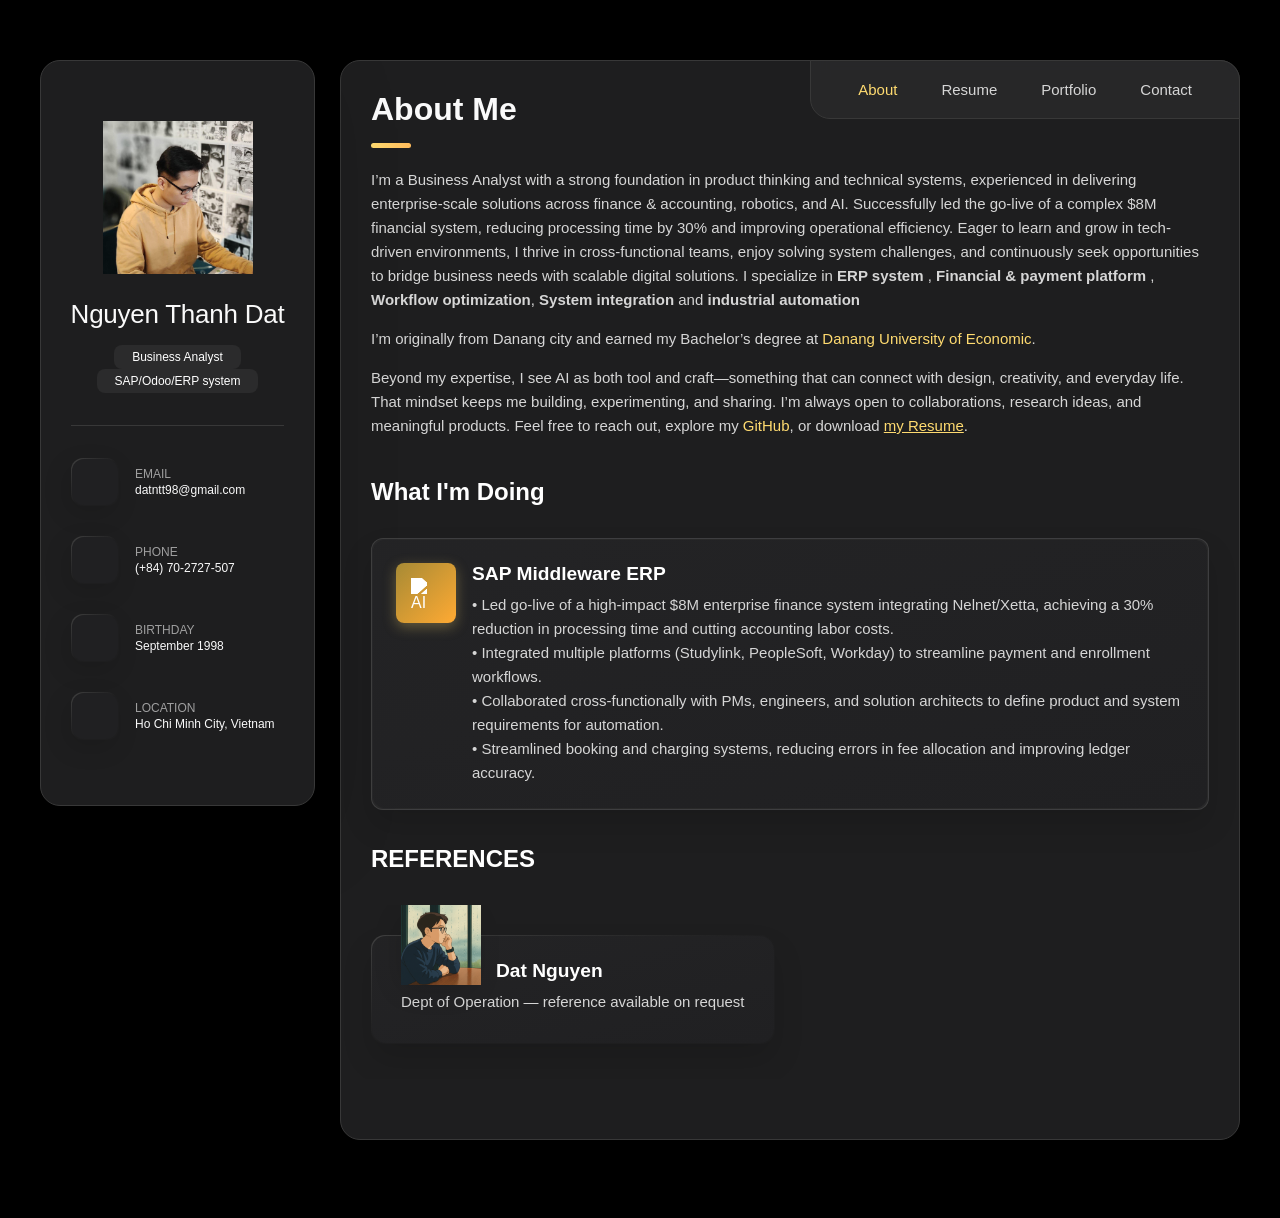
==== commit 49130d50: "Harden privacy/security of the resume site Reduce data-scraping and privacy exposure on the public s" ====
--- a/index.html
+++ b/index.html
@@ -4,6 +4,12 @@
     <meta charset="UTF-8" />
     <meta http-equiv="X-UA-Compatible" content="IE=edge" />
     <meta name="viewport" content="width=device-width, initial-scale=1.0" />
+    <!-- Security: limit where scripts/styles/frames may load from, and don't leak full URLs as referrer -->
+    <meta
+      http-equiv="Content-Security-Policy"
+      content="default-src 'self'; img-src 'self' data: https:; style-src 'self' 'unsafe-inline' https://fonts.googleapis.com; font-src 'self' https://fonts.gstatic.com; script-src 'self' https://unpkg.com; connect-src 'self' https://unpkg.com; frame-src https://www.google.com; base-uri 'self'; form-action 'self' mailto:; object-src 'none'"
+    />
+    <meta name="referrer" content="strict-origin-when-cross-origin" />
     <title>Nguyen Thanh Dat (Kent) — Business Analyst</title>
     <!--
     - favicon
@@ -12,7 +18,7 @@
     <!--
     - custom css link
   -->
-    <link rel="stylesheet" href="./assets/css/style.css?v=20260708" />
+    <link rel="stylesheet" href="./assets/css/style.css?v=20260710" />
     <!--
     - google font link
   -->
@@ -53,7 +59,7 @@
               </div>
               <div class="contact-info">
                 <p class="contact-title">Email</p>
-                <a href="mailto:datntt98@gmail.com" class="contact-link">datntt98@gmail.com</a>
+                <a href="#" class="contact-link" data-c="bWFpbHRvOmRhdG50dDk4QGdtYWlsLmNvbQ==">Show email</a>
               </div>
             </li>
             <li class="contact-item">
@@ -62,7 +68,7 @@
               </div>
               <div class="contact-info">
                 <p class="contact-title">Phone</p>
-                <a href="tel:+84 702727507" class="contact-link">(+84) 70-2727-507</a>
+                <a href="#" class="contact-link" data-c="dGVsOis4NDcwMjcyNzUwNw==" data-display="(+84) 70-2727-507">Show phone</a>
               </div>
             </li>
             <li class="contact-item">
@@ -71,7 +77,7 @@
               </div>
               <div class="contact-info">
                 <p class="contact-title">Birthday</p>
-                <time datetime="1998-09-29">September, 1998</time>
+                <time datetime="1998-09">September 1998</time>
               </div>
             </li>
             <li class="contact-item">
@@ -87,23 +93,23 @@
           <div class="separator"></div>
           <ul class="social-list">
             <li class="social-item">
-              <a href="https://github.com/datnguyen998" class="social-link" target="_blank">
+              <a href="https://github.com/datnguyen998" class="social-link" target="_blank" rel="noopener noreferrer">
                 <ion-icon name="logo-github"></ion-icon>
               </a>
             </li>
             <li class="social-item">
-              <a href="https://www.linkedin.com/in/datnguyen98" class="social-link" target="_blank">
+              <a href="https://www.linkedin.com/in/datnguyen98" class="social-link" target="_blank" rel="noopener noreferrer">
                 <ion-icon name="logo-linkedin"></ion-icon>
               </a>
             </li>
             <li class="social-item">
-              <a href="https://scholar.google.com/citations?user=r3tfrQcAAAAJ&hl" class="social-link" target="_blank">
+              <a href="https://scholar.google.com/citations?user=r3tfrQcAAAAJ&hl" class="social-link" target="_blank" rel="noopener noreferrer">
                 <ion-icon name="school-outline"></ion-icon>
                 <!-- dùng icon thay thế -->
               </a>
             </li>
             <li class="social-item">
-              <a href="https://www.instagram.com/nttd2909/" class="social-link" target="_blank">
+              <a href="https://www.instagram.com/nttd2909/" class="social-link" target="_blank" rel="noopener noreferrer">
                 <ion-icon name="logo-instagram"></ion-icon>
               </a>
             </li>
@@ -162,7 +168,7 @@
               <a
                 href="https://due.udn.vn/"
                 target="_blank"
-                rel="noopener"
+                rel="noopener noreferrer"
                 style="display: inline; color: var(--orange-yellow-crayola)"
                 >Danang University of Economic</a
               >.
@@ -171,7 +177,11 @@
               Beyond my expertise, I see AI as both tool and craft—something that can connect with design, creativity,
               and everyday life. That mindset keeps me building, experimenting, and sharing. I’m always open to
               collaborations, research ideas, and meaningful products. Feel free to reach out, explore my
-              <a href="https://github.com/DatNguyen998" style="display: inline; color: var(--orange-yellow-crayola)"
+              <a
+                href="https://github.com/DatNguyen998"
+                target="_blank"
+                rel="noopener noreferrer"
+                style="display: inline; color: var(--orange-yellow-crayola)"
                 >GitHub</a
               >, or download
               <a
@@ -273,7 +283,7 @@
                   </figure>
                   <h4 class="h4 testimonials-item-title" data-testimonials-title>Dat Nguyen</h4>
                   <div class="testimonials-text" data-testimonials-text>
-                    <p>Dept of Operation kent.nguyen-sc@airliquide.com</p>
+                    <p>Dept of Operation — reference available on request</p>
                   </div>
                 </div>
               </li>
@@ -736,11 +746,10 @@
             <h2 class="h2 article-title">Contact</h2>
           </header>
 
-          <!-- Map: pinned to No. 117, Rd No. 2, Tan Phong District, Ho Chi Minh City -->
+          <!-- Map: District 7, Ho Chi Minh City (area-level, not a precise home address) -->
 
           <section class="mapbox" data-mapbox>
             <figure>
-              <!-- 22.992677, 120.22829 -->
 
               <iframe
                 src="https://www.google.com/maps/embed?pb=!1m18!1m12!1m3!1d15680.26380761115!2d106.69499781122248!3d10.729396713314701!2m3!1f0!2f0!3f0!3m2!1i1024!2i768!4f13.1!3m3!1m2!1s0x31752f96ae6b7c09%3A0x3440c5e67d8b63c5!2sT%C3%A2n%20Phong%2C%20District%207%2C%20Ho%20Chi%20Minh%20City%2C%20Vietnam!5e0!3m2!1sen!2s!4v1758382514654!5m2!1sen!2s"
@@ -753,7 +762,7 @@
               ></iframe>
 
               <figcaption style="font-size: 0.9rem; color: #667085; margin-top: 8px">
-                No. 117, No. 2 Rd, Tan Phong Ward, 7 District, Ho Chi Minh City, Vietnam
+                District 7, Ho Chi Minh City, Vietnam
               </figcaption>
             </figure>
           </section>
@@ -763,7 +772,13 @@
           <section class="contact-form">
             <ul class="social-list">
               <li class="social-item">
-                <a class="form-btn" href="mailto:datntt98@gmail.com" aria-label="Send email to Kent">
+                <a
+                  class="form-btn"
+                  href="#"
+                  data-c="bWFpbHRvOmRhdG50dDk4QGdtYWlsLmNvbQ=="
+                  data-keep-text
+                  aria-label="Send email to Kent"
+                >
                   <ion-icon name="paper-plane"></ion-icon>
 
                   <span>Contact</span>
@@ -809,7 +824,7 @@
 
   -->
 
-    <script src="./assets/js/script.js?v=20260708"></script>
+    <script src="./assets/js/script.js?v=20260710"></script>
 
     <!--
 
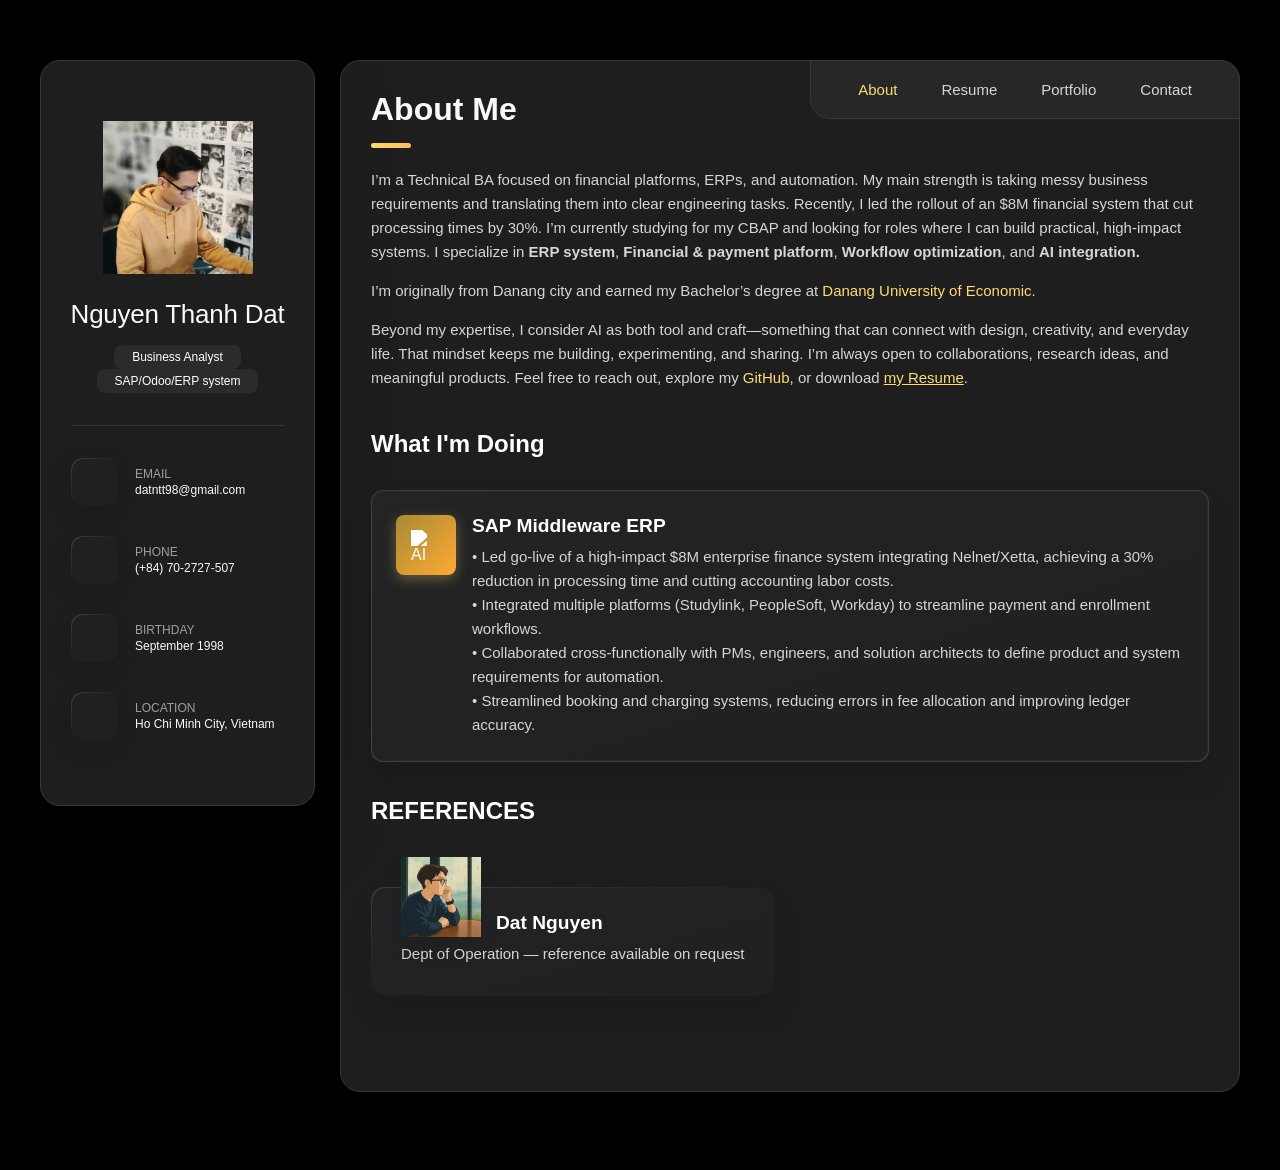
==== commit 9bc85db4: "Merge main: keep US Sugar project, new About text, and title change atop hardened formatting Resolve" ====
--- a/index.html
+++ b/index.html
@@ -10,7 +10,7 @@
       content="default-src 'self'; img-src 'self' data: https:; style-src 'self' 'unsafe-inline' https://fonts.googleapis.com; font-src 'self' https://fonts.gstatic.com; script-src 'self' https://unpkg.com; connect-src 'self' https://unpkg.com; frame-src https://www.google.com; base-uri 'self'; form-action 'self' mailto:; object-src 'none'"
     />
     <meta name="referrer" content="strict-origin-when-cross-origin" />
-    <title>Nguyen Thanh Dat (Kent) — Business Analyst</title>
+    <title>Nguyen Thanh Dat — Business Analyst</title>
     <!--
     - favicon
   -->
@@ -148,19 +148,12 @@
           </header>
           <section class="about-text">
             <p>
-              I’m a Business Analyst with a strong foundation in product thinking and technical systems, experienced in
-              delivering enterprise-scale solutions across finance & accounting, robotics, and AI. Successfully led the
-              go-live of a complex $8M financial system, reducing processing time by 30% and improving operational
-              efficiency. Eager to learn and grow in tech-driven environments, I thrive in cross-functional teams, enjoy
-              solving system challenges, and continuously seek opportunities to bridge business needs with scalable
-              digital solutions. I specialize in
-
-              <strong> ERP system </strong>,
-
-              <strong> Financial & payment platform </strong>,
-
-              <strong> Workflow optimization</strong>, <strong>System integration</strong> and
-              <strong>industrial automation</strong>
+              I’m a Technical BA focused on financial platforms, ERPs, and automation. My main strength is taking messy
+              business requirements and translating them into clear engineering tasks. Recently, I led the rollout of an
+              $8M financial system that cut processing times by 30%. I’m currently studying for my CBAP and looking for
+              roles where I can build practical, high-impact systems. I specialize in
+              <strong>ERP system</strong>, <strong>Financial & payment platform</strong>,
+              <strong>Workflow optimization</strong>, and <strong>AI integration.</strong>
             </p>
 
             <p>
@@ -174,7 +167,7 @@
               >.
             </p>
             <p>
-              Beyond my expertise, I see AI as both tool and craft—something that can connect with design, creativity,
+              Beyond my expertise, I consider AI as both tool and craft—something that can connect with design, creativity,
               and everyday life. That mindset keeps me building, experimenting, and sharing. I’m always open to
               collaborations, research ideas, and meaningful products. Feel free to reach out, explore my
               <a
@@ -652,6 +645,32 @@
                 </a>
               </li>
 
+              <!-- US Sugar -->
+
+              <li
+                class="project-item reveal active"
+                data-filter-item
+                data-category="erp"
+                data-project-item
+                data-project-title="U.S. Sugar Agriculture company"
+                data-project-category="Enterprise Resource Planning System"
+                data-project-desc="U.S. Sugar Corporation is a privately owned agricultural business based in Clewiston, Florida. The company farms over 230,000 acres of land in the counties of Hendry, Glades, Martin, and Palm Beach. It is the largest producer of sugarcane in the United States by volume, producing over 700,000 tonnes per year."
+                data-project-tech="SAP, ERP, Artificial Intelligence, UAT"
+                data-project-link="https://www.ussugar.com/"
+              >
+                <a href="https://www.ussugar.com/" target="_blank" rel="noopener" data-project-open>
+                  <figure class="project-img">
+                    <div class="project-item-icon-box"><ion-icon name="eye-outline"></ion-icon></div>
+
+                    <img src="./assets/images/2025.png" alt="US Sugar" loading="lazy" />
+                  </figure>
+
+                  <h3 class="project-title">US Sugar</h3>
+
+                  <p class="project-category">Enterprise Resource Planning System</p>
+                </a>
+              </li>
+
               <!-- ERP Setup -->
 
               <li
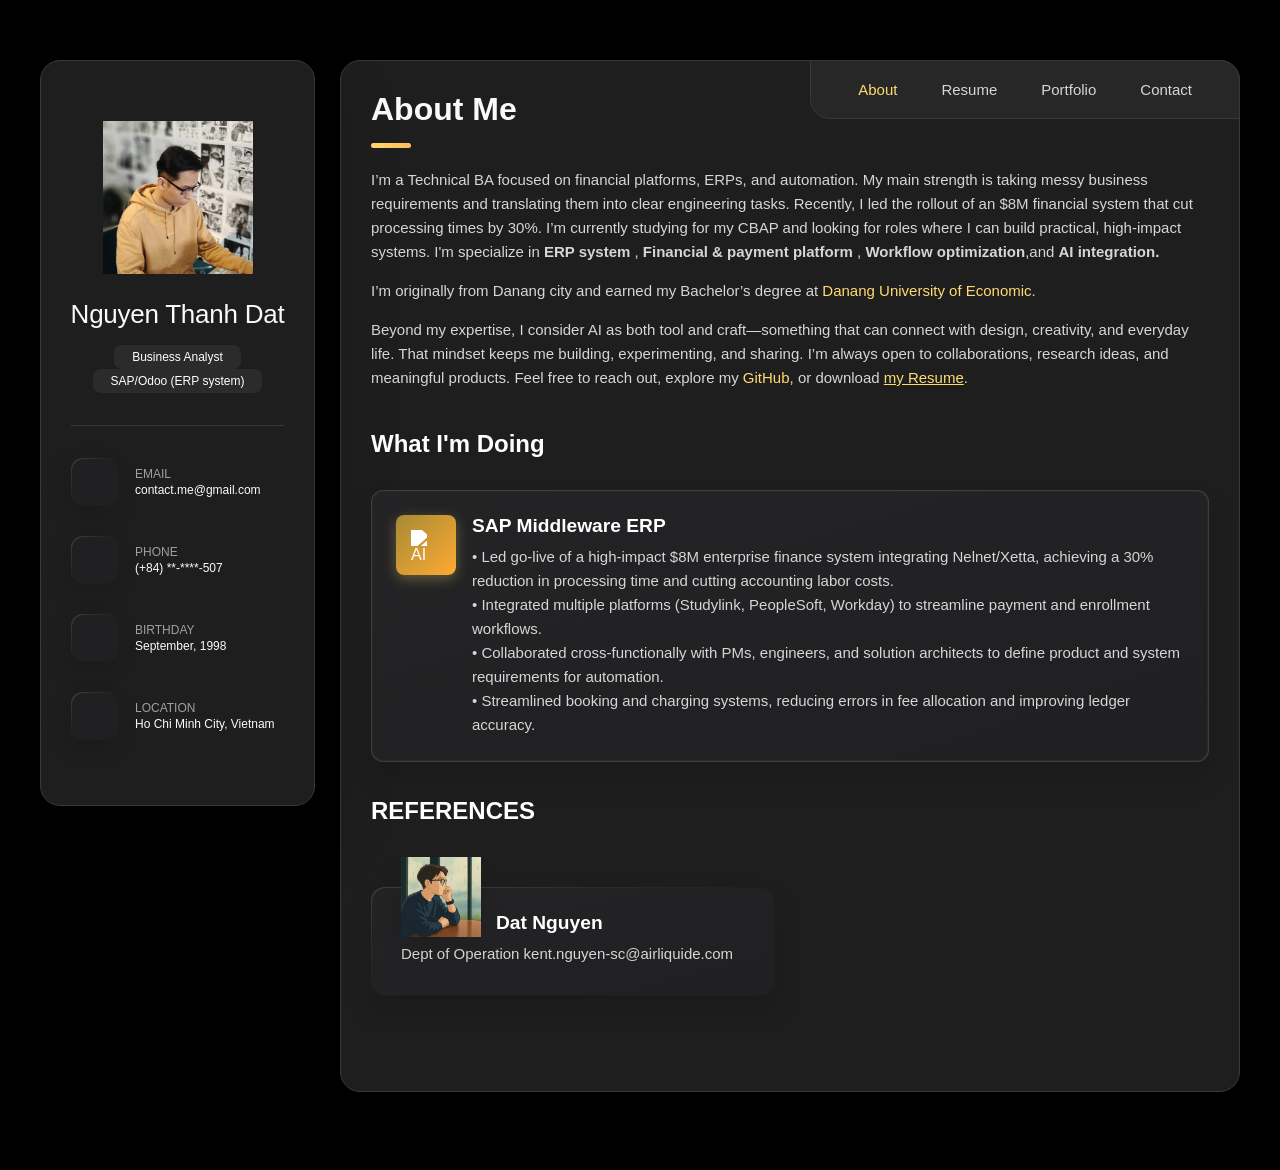
==== commit fe120d2d: "Update index.html" ====
--- a/index.html
+++ b/index.html
@@ -1,220 +1,180 @@
-<!doctype html>
+<!DOCTYPE html>
 <html lang="en">
-  <head>
-    <meta charset="UTF-8" />
-    <meta http-equiv="X-UA-Compatible" content="IE=edge" />
-    <meta name="viewport" content="width=device-width, initial-scale=1.0" />
-    <!-- Security: limit where scripts/styles/frames may load from, and don't leak full URLs as referrer -->
-    <meta
-      http-equiv="Content-Security-Policy"
-      content="default-src 'self'; img-src 'self' data: https:; style-src 'self' 'unsafe-inline' https://fonts.googleapis.com; font-src 'self' https://fonts.gstatic.com; script-src 'self' https://unpkg.com; connect-src 'self' https://unpkg.com; frame-src https://www.google.com; base-uri 'self'; form-action 'self' mailto:; object-src 'none'"
-    />
-    <meta name="referrer" content="strict-origin-when-cross-origin" />
-    <title>Nguyen Thanh Dat — Business Analyst</title>
-    <!--
+<head>
+  <meta charset="UTF-8">
+  <meta http-equiv="X-UA-Compatible" content="IE=edge">
+  <meta name="viewport" content="width=device-width, initial-scale=1.0">
+  <title>Nguyen Thanh Dat — Business Analyst</title>
+  <!--
     - favicon
   -->
-    <link rel="shortcut icon" href="assets/images/Spring.jpg" type="image/x-icon" />
-    <!--
+  <link rel="shortcut icon" href="assets/images/Spring.jpg" type="image/x-icon">
+  <!--
     - custom css link
   -->
-    <link rel="stylesheet" href="./assets/css/style.css?v=20260710" />
-    <!--
+  <link rel="stylesheet" href="./assets/css/style.css">
+  <!--
     - google font link
   -->
-    <link rel="preconnect" href="https://fonts.googleapis.com" />
-    <link rel="preconnect" href="https://fonts.gstatic.com" crossorigin />
-    <link href="https://fonts.googleapis.com/css2?family=Poppins:wght@300;400;500;600&display=swap" rel="stylesheet" />
-  </head>
-
-  <body>
-    <!--
+  <link rel="preconnect" href="https://fonts.googleapis.com">
+  <link rel="preconnect" href="https://fonts.gstatic.com" crossorigin>
+  <link href="https://fonts.googleapis.com/css2?family=Poppins:wght@300;400;500;600&display=swap" rel="stylesheet">
+</head>
+
+<body>
+  <!--
     - #MAIN
   -->
-    <main>
-      <!--
+  <main>
+    <!--
       - #SIDEBAR
     -->
-      <aside class="sidebar" data-sidebar>
-        <div class="sidebar-info">
-          <figure class="avatar-box">
-            <img src="assets/images/Spring.jpg" alt="Kent Ng" width="90" />
-          </figure>
-          <div class="info-content">
-            <h1 class="name" title="Kent Nguyen">Nguyen Thanh Dat</h1>
-            <p class="title">Business Analyst</p>
-            <p class="title">SAP/Odoo/ERP system</p>
-          </div>
-          <button class="info_more-btn" data-sidebar-btn>
-            <span>Show Contacts</span>
-            <ion-icon name="chevron-down"></ion-icon>
-          </button>
+    <aside class="sidebar" data-sidebar>
+      <div class="sidebar-info">
+        <figure class="avatar-box">
+          <img src="assets/images/Spring.jpg" alt="Kent Ng" width="90">
+        </figure>
+        <div class="info-content">
+          <h1 class="name" title="Kent Nguyen">Nguyen Thanh Dat</h1>
+          <p class="title">Business Analyst</p>
+  <p class="title">SAP/Odoo (ERP system) </p>
         </div>
-        <div class="sidebar-info_more">
-          <div class="separator"></div>
-          <ul class="contacts-list">
-            <li class="contact-item">
-              <div class="icon-box">
-                <ion-icon name="mail-outline"></ion-icon>
-              </div>
-              <div class="contact-info">
-                <p class="contact-title">Email</p>
-                <a href="#" class="contact-link" data-c="bWFpbHRvOmRhdG50dDk4QGdtYWlsLmNvbQ==">Show email</a>
-              </div>
-            </li>
-            <li class="contact-item">
-              <div class="icon-box">
-                <ion-icon name="phone-portrait-outline"></ion-icon>
-              </div>
-              <div class="contact-info">
-                <p class="contact-title">Phone</p>
-                <a href="#" class="contact-link" data-c="dGVsOis4NDcwMjcyNzUwNw==" data-display="(+84) 70-2727-507">Show phone</a>
-              </div>
-            </li>
-            <li class="contact-item">
-              <div class="icon-box">
-                <ion-icon name="calendar-outline"></ion-icon>
-              </div>
-              <div class="contact-info">
-                <p class="contact-title">Birthday</p>
-                <time datetime="1998-09">September 1998</time>
-              </div>
-            </li>
-            <li class="contact-item">
-              <div class="icon-box">
-                <ion-icon name="location-outline"></ion-icon>
-              </div>
-              <div class="contact-info">
-                <p class="contact-title">Location</p>
-                <address>Ho Chi Minh City, Vietnam</address>
-              </div>
-            </li>
-          </ul>
-          <div class="separator"></div>
-          <ul class="social-list">
-            <li class="social-item">
-              <a href="https://github.com/datnguyen998" class="social-link" target="_blank" rel="noopener noreferrer">
-                <ion-icon name="logo-github"></ion-icon>
-              </a>
-            </li>
-            <li class="social-item">
-              <a href="https://www.linkedin.com/in/datnguyen98" class="social-link" target="_blank" rel="noopener noreferrer">
-                <ion-icon name="logo-linkedin"></ion-icon>
-              </a>
-            </li>
-            <li class="social-item">
-              <a href="https://scholar.google.com/citations?user=r3tfrQcAAAAJ&hl" class="social-link" target="_blank" rel="noopener noreferrer">
-                <ion-icon name="school-outline"></ion-icon>
-                <!-- dùng icon thay thế -->
-              </a>
-            </li>
-            <li class="social-item">
-              <a href="https://www.instagram.com/nttd2909/" class="social-link" target="_blank" rel="noopener noreferrer">
-                <ion-icon name="logo-instagram"></ion-icon>
-              </a>
-            </li>
-          </ul>
-        </div>
-      </aside>
-      <!--
+        <button class="info_more-btn" data-sidebar-btn>
+          <span>Show Contacts</span>
+          <ion-icon name="chevron-down"></ion-icon>
+        </button>
+      </div>
+      <div class="sidebar-info_more">
+        <div class="separator"></div>
+        <ul class="contacts-list">
+          <li class="contact-item">
+            <div class="icon-box">
+              <ion-icon name="mail-outline"></ion-icon>
+            </div>
+            <div class="contact-info">
+              <p class="contact-title">Email</p>
+              <a href="mailto:datntt98@gmail.com" class="contact-link">contact.me@gmail.com</a>
+            </div>
+          </li>
+          <li class="contact-item">
+            <div class="icon-box">
+              <ion-icon name="phone-portrait-outline"></ion-icon>
+            </div>
+            <div class="contact-info">
+              <p class="contact-title">Phone</p>
+              <a href="tel:+84 702727507" class="contact-link">(+84) **-****-507</a>
+            </div>
+          </li>
+          <li class="contact-item">
+            <div class="icon-box">
+
+              <ion-icon name="calendar-outline"></ion-icon>
+
+            </div>
+            <div class="contact-info">
+
+              <p class="contact-title">Birthday</p>
+              <time datetime="1998-09-29">September, 1998</time>
+            </div>
+          </li>
+          <li class="contact-item">
+           <div class="icon-box">
+              <ion-icon name="location-outline"></ion-icon>
+            </div>
+            <div class="contact-info">
+              <p class="contact-title">Location</p>
+              <address>Ho Chi Minh City, Vietnam</address>
+            </div>
+          </li>
+        </ul>
+        <div class="separator"></div>
+        <ul class="social-list">
+          <li class="social-item">
+            <a href="https://github.com/datnguyen998" class="social-link" target="_blank">
+              <ion-icon name="logo-github"></ion-icon>
+            </a>
+          </li>
+          <li class="social-item">
+            <a href="https://www.linkedin.com/in/datnguyen98" class="social-link" target="_blank">
+              <ion-icon name="logo-linkedin"></ion-icon>
+            </a>
+          </li>
+          <li class="social-item">
+            <a href="https://scholar.google.com/citations?user=r3tfrQcAAAAJ&hl" class="social-link" target="_blank">
+              <ion-icon name="school-outline"></ion-icon> <!-- dùng icon thay thế -->
+            </a>
+          </li>
+          <li class="social-item">
+            <a href="https://www.instagram.com/nttd2909/" class="social-link" target="_blank">
+              <ion-icon name="logo-instagram"></ion-icon>
+            </a>
+          </li>
+        </ul>
+      </div>
+    </aside>
+    <!--
       - #main-content
     -->
-      <div class="main-content">
-        <!--
+    <div class="main-content">
+      <!--
         - #NAVBAR
       -->
-        <nav class="navbar">
-          <ul class="navbar-list">
-            <li class="navbar-item">
-              <button class="navbar-link active" data-nav-link>About</button>
-            </li>
-            <li class="navbar-item">
-              <button class="navbar-link" data-nav-link>Resume</button>
-            </li>
-            <li class="navbar-item">
-              <button class="navbar-link" data-nav-link>Portfolio</button>
-            </li>
-            <li class="navbar-item">
-              <button class="navbar-link" data-nav-link>Contact</button>
-            </li>
-          </ul>
-        </nav>
-        <!--
+      <nav class="navbar">
+        <ul class="navbar-list">
+          <li class="navbar-item">
+            <button class="navbar-link  active" data-nav-link>About</button>
+          </li>
+          <li class="navbar-item">
+            <button class="navbar-link" data-nav-link>Resume</button>
+          </li>
+          <li class="navbar-item">
+            <button class="navbar-link" data-nav-link>Portfolio</button>
+          </li>
+          <li class="navbar-item">
+            <button class="navbar-link" data-nav-link>Contact</button>
+          </li>
+        </ul>
+      </nav>
+      <!--
         - #ABOUT
       -->
-        <article class="about active" data-page="about">
-          <header>
-            <h2 class="h2 article-title">About me</h2>
-          </header>
-          <section class="about-text">
-            <p>
-              I’m a Technical BA focused on financial platforms, ERPs, and automation. My main strength is taking messy
-              business requirements and translating them into clear engineering tasks. Recently, I led the rollout of an
-              $8M financial system that cut processing times by 30%. I’m currently studying for my CBAP and looking for
-              roles where I can build practical, high-impact systems. I specialize in
-              <strong>ERP system</strong>, <strong>Financial & payment platform</strong>,
-              <strong>Workflow optimization</strong>, and <strong>AI integration.</strong>
-            </p>
-
-            <p>
-              I’m originally from Danang city and earned my Bachelor’s degree at
-              <a
-                href="https://due.udn.vn/"
-                target="_blank"
-                rel="noopener noreferrer"
-                style="display: inline; color: var(--orange-yellow-crayola)"
-                >Danang University of Economic</a
-              >.
-            </p>
-            <p>
-              Beyond my expertise, I consider AI as both tool and craft—something that can connect with design, creativity,
-              and everyday life. That mindset keeps me building, experimenting, and sharing. I’m always open to
-              collaborations, research ideas, and meaningful products. Feel free to reach out, explore my
-              <a
-                href="https://github.com/DatNguyen998"
-                target="_blank"
-                rel="noopener noreferrer"
-                style="display: inline; color: var(--orange-yellow-crayola)"
-                >GitHub</a
-              >, or download
-              <a
-                href="assets/resume/Corporate Resume (HCM).pdf"
-                target="_blank"
-                style="display: inline; color: var(--orange-yellow-crayola); text-decoration: underline"
-                >my Resume</a
-              >.
-            </p>
-          </section>
-          <!--
+      <article class="about  active" data-page="about">
+        <header>
+          <h2 class="h2 article-title">About me</h2>
+        </header>
+        <section class="about-text">
+          <p> I’m a Technical BA focused on financial platforms, ERPs, and automation. My main strength is taking messy business requirements and translating them into clear engineering tasks. Recently, I led the rollout of an $8M financial system that cut processing times by 30%. I’m currently studying for my CBAP and looking for roles where I can build practical, high-impact systems.
+          I'm specialize in <strong> ERP system </strong>,<strong> Financial & payment platform </strong>,<strong> Workflow optimization</strong>,and <strong>AI integration.</strong>
+         
+          <p>I’m originally from Danang city and earned my Bachelor’s degree at <a href="https://due.udn.vn/" target="_blank" rel="noopener" style="display: inline; color: var(--orange-yellow-crayola);">Danang University of Economic</a>.
+          </p>
+          <p>Beyond my expertise, I consider AI as both tool and craft—something that can connect with design, creativity, and everyday life. That mindset keeps me building, experimenting, and sharing.
+
+          I’m always open to collaborations, research ideas, and meaningful products. Feel free to reach out, explore my <a href="https://github.com/DatNguyen998" style="display: inline; color: var(--orange-yellow-crayola);">GitHub</a>,
+          or download <a href="assets/resume/Corporate Resume (HCM).pdf" target="_blank" style="display: inline; color: var(--orange-yellow-crayola); text-decoration: underline;">my Resume</a>.</p>
+        </section>
+        <!--
           - service
         -->
-          <section class="service">
-            <h3 class="h3 service-title">What I'm Doing</h3>
-            <ul class="service-list">
-              <!-- ITEM 1: full-width hàng trên -->
+      <section class="service">
+          <h3 class="h3 service-title">What I'm Doing</h3>
+          <ul class="service-list">
+        <!-- ITEM 1: full-width hàng trên -->
               <li class="service-item reveal">
-                <div class="service-icon-box">
-                  <img
-                    src="https://cdnjs.cloudflare.com/ajax/libs/simple-icons/9.7.0/tensorflow.svg"
-                    alt="AI"
-                    class="service-icon"
-                  />
-                </div>
-                <div class="service-content-box">
-                  <h4 class="h4 service-item-title">SAP middleware ERP</h4>
-                  <p class="service-item-text">
-                    • Led go-live of a high-impact $8M enterprise finance system integrating Nelnet/Xetta, achieving a
-                    30% reduction in processing time and cutting accounting labor costs.<br />
-                    • Integrated multiple platforms (Studylink, PeopleSoft, Workday) to streamline payment and
-                    enrollment workflows.<br />
-                    • Collaborated cross-functionally with PMs, engineers, and solution architects to define product and
-                    system requirements for automation.<br />
-                    • Streamlined booking and charging systems, reducing errors in fee allocation and improving ledger
-                    accuracy.<br />
-                  </p>
-                </div>
-                <!-- /li -->
-                <!-- ITEM 2: cột trái hàng dưới
+                  <div class="service-icon-box">
+                      <img src="https://cdnjs.cloudflare.com/ajax/libs/simple-icons/9.7.0/tensorflow.svg" alt="AI" class="service-icon">
+                  </div>
+                  <div class="service-content-box">
+                      <h4 class="h4 service-item-title">SAP middleware ERP</h4>
+                      <p class="service-item-text">
+              • Led go-live of a high-impact $8M enterprise finance system integrating Nelnet/Xetta, achieving a 30% reduction in processing time and cutting accounting labor costs.<br>
+                        • Integrated multiple platforms (Studylink, PeopleSoft, Workday) to streamline payment and enrollment workflows.<br>
+                        • Collaborated cross-functionally with PMs, engineers, and solution architects to define product and system requirements for automation.<br>
+                        • Streamlined booking and charging systems, reducing errors in fee allocation and improving ledger accuracy.<br>
+                      </p>
+                  </div>
+              <!-- /li -->
+              <!-- ITEM 2: cột trái hàng dưới
               <li class="service-item">
                   <div class="service-icon-box">
                       <img src="https://cdnjs.cloudflare.com/ajax/libs/simple-icons/9.7.0/linux.svg" alt="Embedded Systems" class="service-icon">
@@ -256,32 +216,46 @@
 
                       </p>
 
-                  </div> -->
+                  </div> --> 
+
               </li>
-            </ul>
-          </section>
-
-          <!--
+
+          </ul>
+
+        </section> 
+
+
+
+
+
+        <!--
 
           - testimonials
 
         -->
-          <section class="testimonials">
-            <h3 class="h3 testimonials-title">REFERENCES</h3>
-            <ul class="testimonials-list has-scrollbar">
-              <li class="testimonials-item">
-                <div class="content-card" data-testimonials-item>
-                  <figure class="testimonials-avatar-box">
-                    <img src="assets/images/2025.png" alt="Dat Nguyen" width="60" data-testimonials-avatar />
-                  </figure>
-                  <h4 class="h4 testimonials-item-title" data-testimonials-title>Dat Nguyen</h4>
-                  <div class="testimonials-text" data-testimonials-text>
-                    <p>Dept of Operation — reference available on request</p>
-                  </div>
-                </div>
-              </li>
-
-              <!-- <li class="testimonials-item">
+      <section class="testimonials">
+        <h3 class="h3 testimonials-title">REFERENCES</h3>
+        <ul class="testimonials-list has-scrollbar">
+          <li class="testimonials-item">
+            <div class="content-card" data-testimonials-item>
+              <figure class="testimonials-avatar-box">
+                <img src="assets/images/2025.png" alt="Dat Nguyen" width="60" data-testimonials-avatar>
+              </figure>
+              <h4 class="h4 testimonials-item-title" data-testimonials-title>Dat Nguyen </h4>
+              <div class="testimonials-text" data-testimonials-text>
+
+                <p>
+
+                Dept of Operation
+
+                kent.nguyen-sc@airliquide.com
+                </p>
+              </div>
+            </div>
+          </li>
+      
+
+          <!-- <li class="testimonials-item">
             <div class="content-card" data-testimonials-item>
               <figure class="testimonials-avatar-box">
                 <img src="" alt="Ph.D Khoa" width="60" data-testimonials-avatar>
@@ -293,566 +267,790 @@
               </div>
             </div>
           </li> -->
-            </ul>
-          </section>
+        </ul>
+      </section>
+        <!--
+          - testimonials modal
+        -->
           <!--
           - testimonials modal
         -->
-          <!-- shared modal: used by both references and portfolio projects -->
-          <div class="modal-container" data-modal-container>
-            <div class="overlay" data-overlay></div>
-            <section class="testimonials-modal">
-              <button class="modal-close-btn" data-modal-close-btn>
-                <ion-icon name="close-outline"></ion-icon>
-              </button>
-              <div class="modal-img-wrapper">
-                <figure class="modal-avatar-box">
-                  <img src="./assets/images/2025.png" alt="" width="80" data-modal-img />
-                </figure>
+        <div class="modal-container" data-modal-container>
+          <div class="overlay" data-overlay></div>
+          <section class="testimonials-modal">
+            <button class="modal-close-btn" data-modal-close-btn>
+              <ion-icon name="close-outline"></ion-icon>
+            </button>
+            <div class="modal-img-wrapper">
+              <figure class="modal-avatar-box">
+                <img src="./assets/images/2025.png" alt="reference" width="80" data-modal-img>
+              </figure>
+            </div>
+            <div class="modal-content">
+              <h4 class="h3 modal-title" data-modal-title>Hung Nguyen</h4>
+              <!-- <time datetime="2021-06-14">14 June, 2021</time> -->
+              <div data-modal-text>
+                <p>
+                  Richard was hired to create a corporate identity. We were very pleased with the work done. 
+                </p>
               </div>
-              <div class="modal-content">
-                <h4 class="h3 modal-title" data-modal-title></h4>
-                <p class="project-modal-category" data-modal-category></p>
-                <div class="project-modal-text" data-modal-text></div>
-                <div class="project-tech-list" data-modal-tech></div>
-                <a class="project-modal-link" href="#" target="_blank" rel="noopener" data-modal-link>
-                  Visit site <ion-icon name="open-outline"></ion-icon>
-                </a>
-              </div>
-            </section>
-          </div>
-        </article>
-        <!--
+            </div>
+          </section>
+        </div>
+      </article>
+      <!--
         - #RESUME
       -->
-        <article class="resume" data-page="resume">
-          <header>
-            <h2 class="h2 article-title">Resume</h2>
-          </header>
-
-          <!-- EXPERIENCE -->
-
-          <section class="timeline">
-            <div class="title-wrapper">
-              <div class="icon-box">
-                <ion-icon name="book-outline"></ion-icon>
+      <article class="resume" data-page="resume">
+        <header>
+
+          <h2 class="h2 article-title">Resume</h2>
+
+        </header>
+
+
+
+        <!-- EXPERIENCE -->
+
+        <section class="timeline">
+
+          <div class="title-wrapper">
+
+            <div class="icon-box">
+
+              <ion-icon name="book-outline"></ion-icon>
+
+            </div>
+
+            <h3 class="h3">Experience</h3>
+
+          </div>
+
+
+
+          <ol class="timeline-list">
+
+
+
+<li class="timeline-item reveal">
+
+  <h4 class="h4">Simple MDG LTD</h4>
+
+  <h5 class="h5 timeline-item-title">SAP Business Analyst</h5>
+
+  <span>Jan 2025 — Present · Global </span>
+
+  <p class="timeline-text">
+
+    • Conducted AS-IS and TO-BE process mapping to align business workflows with SAP Best Practices, enhancing operational transparency.<br>
+
+    • Performed comprehensive Gap Analysis and authored Business Blueprints (BBP) to define strategic system enhancements and customizations.<br>
+
+    • Developed detailed Functional Specifications (FS) for ABAP developers, ensuring accurate technical translation of complex business logic.<br>
+
+    • Orchestrated User Acceptance Testing (UAT) and delivered end-user training programs to ensure seamless system adoption and high data integrity.<br>
+
+    • Provided post go-live functional support and hyper-care, troubleshooting critical issues and optimizing cross-module data flows.<br>
+
+  </p>
+
+</li>
+
+  
+
+            <li class="timeline-item reveal">
+
+              <h4 class="h4">RMIT University</h4>
+
+              <h5 class="h5 timeline-item-title">Business Analyst</h5>
+
+              <span>Jan 2023 – Dec 2024 · Vietnam</span>
+
+              <p class="timeline-text">
+
+                • Led go-live of a high-impact $8M enterprise finance system integrating Nelnet/Xetta, achieving a 30% reduction in processing time and cutting accounting labor costs.<br>
+
+                • Integrated multiple platforms (Studylink, PeopleSoft, Workday) to streamline payment and enrollment workflows.<br>
+
+• Collaborated cross-functionally with PMs, engineers, and solution architects to define product and system requirements for automation. <br>
+
+                • Streamlined booking and charging systems, reducing errors in fee allocation and improving ledger accuracy. <br>
+
+              </p>
+
+            </li>
+
+
+
+            <li class="timeline-item reveal">
+
+              <h4 class="h4">TM HealthCare & Beauty</h4>
+
+              <h5 class="h5 timeline-item-title">Business Analyst</h5>
+
+              <span>Jul 2025 – Present · Huntington Beach, California, USA</span>
+
+              <p class="timeline-text">
+
+                • Analyzed business needs and translated them into functional requirements for Odoo system configuration.<br>
+
+                • Successfully streamlined the Odoo ERP system to align with client-specific operational goals.<br>
+
+                • Delivered end-to-end project management including scope definition, solution delivery, and timeline tracking. <br>
+
+• Provided hands-on support and consulting to clients throughout implementation lifecycle. <br>
+
+• Integrated Odoo modules to optimize sales, inventory, and finance operations. <br> 
+
+              </p>
+
+            </li>
+
+
+
+            <li class="timeline-item reveal">
+
+              <h4 class="h4">FPT Software, JCS</h4>
+
+              <h5 class="h5 timeline-item-title">Business Analyst</h5>
+
+              <span>Jan 2022 – Dec 2022 · Danang, Vietnam</span>
+
+              <p class="timeline-text">
+
+                • Supported development of robotics IDE for logistics and F&B modules based on legacy product analysis. <br>
+
+• Gathered requirements to enhance robotics module capabilities (e.g., pallet handling). <br>
+
+• Partnered with PM, Scrum Master, and engineers to align automation features with client expectations. <br>
+
+• Designed UI/UX prototypes and documented processes in UML/BPMN for module enhancement. <br>
+
+              </p>
+
+            </li>
+
+
+
+          </ol>
+
+        </section>
+
+
+
+        <!-- EDUCATION -->
+
+        <section class="timeline">
+
+          <div class="title-wrapper">
+
+            <div class="icon-box">
+
+              <ion-icon name="book-outline"></ion-icon>
+
+            </div>
+
+            <h3 class="h3">Education</h3>
+
+          </div>
+
+
+
+          <ol class="timeline-list">
+
+
+
+            <li class="timeline-item reveal">
+
+              <h4 class="h4">Danang University Of Economic (DUE), Danang</h4>
+
+              <span>Sep 2016 – May 2020 · Danang, Vietnam</span>
+
+              <p class="timeline-text">
+
+                Bachelor of International Business - GPA: 3.2/4.0; Appreciation for Top students in International Business Falcuty (2020). <br>
+
+Specialization in Finance and International Payment method. <br>
+
+Co-founder of Google Developer Student Club - Chapter Danang University of Science and Technology (2019) <br>
+
+              </p>
+
+            </li>
+
+
+
+            <li class="timeline-item reveal">
+
+              <h4 class="h4">Phan Chau Trinh High School, Danang, Vietnam</h4>
+
+              <span>Sep 2013 – May 2016 · Danang, Vietnam</span>
+
+              <p class="timeline-text">
+
+                Excellent student — GPA: 8.7/10.
+
+              </p>
+
+            </li>
+
+
+
+          </ol>
+
+        </section>
+
+
+
+        <!-- TECHNICAL SKILLS -->
+
+        <section class="skill">
+
+          <h3 class="h3 skills-title">Technical Skills</h3>
+
+          <ul class="skills-list content-card">
+
+            <li class="skills-item reveal">
+
+              <div class="title-wrapper">
+
+                <h5 class="h5">Programming</h5>
+
+                <data value="70">Python · SQL</data>
+
               </div>
 
-              <h3 class="h3">Experience</h3>
-            </div>
-
-            <ol class="timeline-list">
-              <li class="timeline-item reveal">
-                <h4 class="h4">Simple MDG LTD</h4>
-
-                <h5 class="h5 timeline-item-title">SAP Business Analyst</h5>
-
-                <span>Jan 2025 — Present · Global </span>
-
-                <p class="timeline-text">
-                  • Conducted AS-IS and TO-BE process mapping to align business workflows with SAP Best Practices,
-                  enhancing operational transparency.<br />
-
-                  • Performed comprehensive Gap Analysis and authored Business Blueprints (BBP) to define strategic
-                  system enhancements and customizations.<br />
-
-                  • Developed detailed Functional Specifications (FS) for ABAP developers, ensuring accurate technical
-                  translation of complex business logic.<br />
-
-                  • Orchestrated User Acceptance Testing (UAT) and delivered end-user training programs to ensure
-                  seamless system adoption and high data integrity.<br />
-
-                  • Provided post go-live functional support and hyper-care, troubleshooting critical issues and
-                  optimizing cross-module data flows.<br />
-                </p>
-              </li>
-
-              <li class="timeline-item reveal">
-                <h4 class="h4">RMIT University</h4>
-
-                <h5 class="h5 timeline-item-title">Business Analyst</h5>
-
-                <span>Jan 2023 – Dec 2024 · Vietnam</span>
-
-                <p class="timeline-text">
-                  • Led go-live of a high-impact $8M enterprise finance system integrating Nelnet/Xetta, achieving a 30%
-                  reduction in processing time and cutting accounting labor costs.<br />
-
-                  • Integrated multiple platforms (Studylink, PeopleSoft, Workday) to streamline payment and enrollment
-                  workflows.<br />
-
-                  • Collaborated cross-functionally with PMs, engineers, and solution architects to define product and
-                  system requirements for automation. <br />
-
-                  • Streamlined booking and charging systems, reducing errors in fee allocation and improving ledger
-                  accuracy. <br />
-                </p>
-              </li>
-
-              <li class="timeline-item reveal">
-                <h4 class="h4">TM HealthCare & Beauty</h4>
-
-                <h5 class="h5 timeline-item-title">Business Analyst</h5>
-
-                <span>Jul 2025 – Present · Huntington Beach, California, USA</span>
-
-                <p class="timeline-text">
-                  • Analyzed business needs and translated them into functional requirements for Odoo system
-                  configuration.<br />
-
-                  • Successfully streamlined the Odoo ERP system to align with client-specific operational goals.<br />
-
-                  • Delivered end-to-end project management including scope definition, solution delivery, and timeline
-                  tracking. <br />
-
-                  • Provided hands-on support and consulting to clients throughout implementation lifecycle. <br />
-
-                  • Integrated Odoo modules to optimize sales, inventory, and finance operations. <br />
-                </p>
-              </li>
-
-              <li class="timeline-item reveal">
-                <h4 class="h4">FPT Software, JCS</h4>
-
-                <h5 class="h5 timeline-item-title">Business Analyst</h5>
-
-                <span>Jan 2022 – Dec 2022 · Danang, Vietnam</span>
-
-                <p class="timeline-text">
-                  • Supported development of robotics IDE for logistics and F&B modules based on legacy product
-                  analysis. <br />
-
-                  • Gathered requirements to enhance robotics module capabilities (e.g., pallet handling). <br />
-
-                  • Partnered with PM, Scrum Master, and engineers to align automation features with client
-                  expectations. <br />
-
-                  • Designed UI/UX prototypes and documented processes in UML/BPMN for module enhancement. <br />
-                </p>
-              </li>
-            </ol>
-          </section>
-
-          <!-- EDUCATION -->
-
-          <section class="timeline">
-            <div class="title-wrapper">
-              <div class="icon-box">
-                <ion-icon name="book-outline"></ion-icon>
+              <div class="skill-progress-bg"><div class="skill-progress-fill" style="width: 70%;"></div></div>
+
+            </li>
+
+
+
+            <li class="skills-item reveal">
+
+              <div class="title-wrapper">
+
+                <h5 class="h5">ERP system</h5>
+
+                <data value="85">Odoo · SAP · Oracle </data>
+
               </div>
 
-              <h3 class="h3">Education</h3>
-            </div>
-
-            <ol class="timeline-list">
-              <li class="timeline-item reveal">
-                <h4 class="h4">Danang University Of Economic (DUE), Danang</h4>
-
-                <span>Sep 2016 – May 2020 · Danang, Vietnam</span>
-
-                <p class="timeline-text">
-                  Bachelor of International Business - GPA: 3.2/4.0; Appreciation for Top students in International
-                  Business Falcuty (2020). <br />
-
-                  Specialization in Finance and International Payment method. <br />
-
-                  Co-founder of Google Developer Student Club - Chapter Danang University of Science and Technology
-                  (2019) <br />
-                </p>
-              </li>
-
-              <li class="timeline-item reveal">
-                <h4 class="h4">Phan Chau Trinh High School, Danang, Vietnam</h4>
-
-                <span>Sep 2013 – May 2016 · Danang, Vietnam</span>
-
-                <p class="timeline-text">Excellent student — GPA: 8.7/10.</p>
-              </li>
-            </ol>
-          </section>
-
-          <!-- TECHNICAL SKILLS -->
-
-          <section class="skill">
-            <h3 class="h3 skills-title">Technical Skills</h3>
-
-            <ul class="skills-list content-card">
-              <li class="skills-item reveal">
-                <div class="title-wrapper">
-                  <h5 class="h5">Programming</h5>
-
-                  <data value="70">Python · SQL</data>
-                </div>
-
-                <div class="skill-progress-bg"><div class="skill-progress-fill" style="width: 70%"></div></div>
-              </li>
-
-              <li class="skills-item reveal">
-                <div class="title-wrapper">
-                  <h5 class="h5">ERP system</h5>
-
-                  <data value="85">Odoo · SAP · Oracle </data>
-                </div>
-
-                <div class="skill-progress-bg"><div class="skill-progress-fill" style="width: 85%"></div></div>
-              </li>
-
-              <li class="skills-item reveal">
-                <div class="title-wrapper">
-                  <h5 class="h5">Tools</h5>
-
-                  <data value="85">Figma · Draw.io · Github · Postman · Prompt Engineer · </data>
-                </div>
-
-                <div class="skill-progress-bg"><div class="skill-progress-fill" style="width: 85%"></div></div>
-              </li>
-
-              <li class="skills-item reveal">
-                <div class="title-wrapper">
-                  <h5 class="h5">Management</h5>
-
-                  <data value="80">Notion · Monday · Trello · Clickup · </data>
-                </div>
-
-                <div class="skill-progress-bg"><div class="skill-progress-fill" style="width: 80%"></div></div>
-              </li>
-            </ul>
-          </section>
-
-          <!-- SOFT SKILLS -->
-
-          <section class="skill">
-            <h3 class="h3 skills-title">Soft Skills</h3>
-
-            <ul class="skills-list content-card">
-              <li class="skills-item reveal">
-                <div class="title-wrapper">
-                  <h5 class="h5">Leadership</h5>
-
-                  <data value="85">—</data>
-                </div>
-
-                <div class="skill-progress-bg"><div class="skill-progress-fill" style="width: 85%"></div></div>
-              </li>
-
-              <li class="skills-item reveal">
-                <div class="title-wrapper">
-                  <h5 class="h5">Critical / Design Thinking</h5>
-
-                  <data value="85">—</data>
-                </div>
-
-                <div class="skill-progress-bg"><div class="skill-progress-fill" style="width: 85%"></div></div>
-              </li>
-
-              <li class="skills-item reveal">
-                <div class="title-wrapper">
-                  <h5 class="h5">Teamwork & Communication</h5>
-
-                  <data value="70">—</data>
-                </div>
-
-                <div class="skill-progress-bg"><div class="skill-progress-fill" style="width: 70%"></div></div>
-              </li>
-
-              <li class="skills-item reveal">
-                <div class="title-wrapper">
-                  <h5 class="h5">Problem-solving & Presentation</h5>
-
-                  <data value="80">—</data>
-                </div>
-
-                <div class="skill-progress-bg"><div class="skill-progress-fill" style="width: 80%"></div></div>
-              </li>
-            </ul>
-          </section>
-        </article>
-
-        <!--
+              <div class="skill-progress-bg"><div class="skill-progress-fill" style="width: 85%;"></div></div>
+
+            </li>
+
+
+
+            <li class="skills-item reveal">
+
+              <div class="title-wrapper">
+
+                <h5 class="h5">Tools</h5>
+
+                <data value="85">Figma · Draw.io · Github · Postman · Prompt Engineer · </data>
+
+              </div>
+
+              <div class="skill-progress-bg"><div class="skill-progress-fill" style="width: 85%;"></div></div>
+
+            </li>
+
+
+
+            <li class="skills-item reveal">
+
+              <div class="title-wrapper">
+
+                <h5 class="h5">Management</h5>
+
+                <data value="80">Notion · Monday · Trello · Clickup · </data>
+
+              </div>
+
+              <div class="skill-progress-bg"><div class="skill-progress-fill" style="width: 80%;"></div></div>
+
+            </li>
+
+          </ul>
+
+        </section>
+
+
+
+        <!-- SOFT SKILLS -->
+
+        <section class="skill">
+
+          <h3 class="h3 skills-title">Soft Skills</h3>
+
+          <ul class="skills-list content-card">
+
+            <li class="skills-item reveal">
+
+              <div class="title-wrapper">
+
+                <h5 class="h5">Leadership</h5>
+
+                <data value="85">—</data>
+
+              </div>
+
+              <div class="skill-progress-bg"><div class="skill-progress-fill" style="width: 85%;"></div></div>
+
+            </li>
+
+            <li class="skills-item reveal">
+
+              <div class="title-wrapper">
+
+                <h5 class="h5">Critical / Design Thinking</h5>
+
+                <data value="85">—</data>
+
+              </div>
+
+              <div class="skill-progress-bg"><div class="skill-progress-fill" style="width: 85%;"></div></div>
+
+            </li>
+
+            <li class="skills-item reveal">
+
+              <div class="title-wrapper">
+
+                <h5 class="h5">Teamwork & Communication</h5>
+
+                <data value="70">—</data>
+
+              </div>
+
+              <div class="skill-progress-bg"><div class="skill-progress-fill" style="width: 70%;"></div></div>
+
+            </li>
+
+            <li class="skills-item reveal">
+
+              <div class="title-wrapper">
+
+                <h5 class="h5">Problem-solving & Presentation</h5>
+
+                <data value="80">—</data>
+
+              </div>
+
+              <div class="skill-progress-bg"><div class="skill-progress-fill" style="width: 80%;"></div></div>
+
+            </li>
+
+          </ul>
+
+        </section>
+
+
+
+      </article>
+
+
+
+
+
+<!--
 
 #PORTFOLIO
 
 -->
 
-        <article class="portfolio" data-page="portfolio">
-          <header>
-            <h2 class="h2 article-title">Portfolio</h2>
-          </header>
-
-          <section class="projects">
-            <!-- Filter buttons -->
-
-            <ul class="filter-list">
-              <li class="filter-item"><button class="active" data-select-item data-value="all">All</button></li>
-
-              <li class="filter-item">
-                <button data-select-item data-value="erp">Enterprise Resource Planning</button>
-              </li>
-
-              <li class="filter-item"><button data-select-item data-value="web">Website Development</button></li>
-
-              <li class="filter-item">
-                <button data-select-item data-value="strategy">Business Strategy Consulting</button>
-              </li>
-            </ul>
-
-            <div class="filter-select-box">
-              <button class="filter-select" data-select>
-                <div class="select-value" data-select-value>Select category</div>
-
-                <div class="select-icon"><ion-icon name="chevron-down"></ion-icon></div>
-              </button>
-
-              <ul class="select-list">
-                <li class="select-item"><button data-select-item data-value="all">All</button></li>
-
-                <li class="select-item">
-                  <button data-select-item data-value="erp">Enterprise Resource Planning</button>
-                </li>
-
-                <li class="select-item"><button data-select-item data-value="web">Website Development</button></li>
-
-                <li class="select-item">
-                  <button data-select-item data-value="strategy">Business Strategy Consulting</button>
-                </li>
-              </ul>
-            </div>
-
-            <ul class="project-list">
-              <!-- Air Liquide -->
-
-              <li
-                class="project-item reveal active"
-                data-filter-item
-                data-category="erp"
-                data-project-item
-                data-project-title="Air Liquide"
-                data-project-category="Enterprise Resource Planning System"
-                data-project-desc="Operations support at a global industrial-gas leader. Worked across ERP-driven finance and operations workflows — process alignment, data integrity and cross-module troubleshooting to keep day-to-day operations running smoothly."
-                data-project-tech="SAP, ERP, Process Mapping, UAT"
-                data-project-link="https://www.airliquide.com/"
-              >
-                <a href="https://www.airliquide.com/" target="_blank" rel="noopener" data-project-open>
-                  <figure class="project-img">
-                    <div class="project-item-icon-box"><ion-icon name="eye-outline"></ion-icon></div>
-
-                    <img src="./assets/images/2025.png" alt="Air Liquide" loading="lazy" />
-                  </figure>
-
-                  <h3 class="project-title">Air Liquide</h3>
-
-                  <p class="project-category">Enterprise Resource Planning System</p>
-                </a>
-              </li>
-
-              <!-- US Sugar -->
-
-              <li
-                class="project-item reveal active"
-                data-filter-item
-                data-category="erp"
-                data-project-item
-                data-project-title="U.S. Sugar Agriculture company"
-                data-project-category="Enterprise Resource Planning System"
-                data-project-desc="U.S. Sugar Corporation is a privately owned agricultural business based in Clewiston, Florida. The company farms over 230,000 acres of land in the counties of Hendry, Glades, Martin, and Palm Beach. It is the largest producer of sugarcane in the United States by volume, producing over 700,000 tonnes per year."
-                data-project-tech="SAP, ERP, Artificial Intelligence, UAT"
-                data-project-link="https://www.ussugar.com/"
-              >
-                <a href="https://www.ussugar.com/" target="_blank" rel="noopener" data-project-open>
-                  <figure class="project-img">
-                    <div class="project-item-icon-box"><ion-icon name="eye-outline"></ion-icon></div>
-
-                    <img src="./assets/images/2025.png" alt="US Sugar" loading="lazy" />
-                  </figure>
-
-                  <h3 class="project-title">US Sugar</h3>
-
-                  <p class="project-category">Enterprise Resource Planning System</p>
-                </a>
-              </li>
-
-              <!-- ERP Setup -->
-
-              <li
-                class="project-item reveal active"
-                data-filter-item
-                data-category="erp"
-                data-project-item
-                data-project-title="TM Healthcare &amp; Beauty"
-                data-project-category="Enterprise Resource Planning System"
-                data-project-desc="End-to-end Odoo ERP implementation for a healthcare & beauty business. Translated business needs into functional requirements, configured and integrated sales, inventory and finance modules, and led scope, delivery and go-live support."
-                data-project-tech="Odoo, ERP, Requirements, Integration"
-                data-project-link="#"
-              >
-                <a href="#" data-project-open>
-                  <figure class="project-img">
-                    <div class="project-item-icon-box"><ion-icon name="eye-outline"></ion-icon></div>
-
-                    <img
-                      src="./assets/images/2015.png"
-                      alt="Odoo Implementation Enterprise Resource Planning System"
-                      loading="lazy"
-                    />
-                  </figure>
-
-                  <h3 class="project-title">TM Healthcare & Beauty</h3>
-
-                  <p class="project-category">Enterprise Resource Planning System</p>
-                </a>
-              </li>
-
-              <li
-                class="project-item reveal active"
-                data-filter-item
-                data-category="web"
-                data-project-item
-                data-project-title="Ruby Angels Fashion"
-                data-project-category="Website Development"
-                data-project-desc="Fashion e-commerce storefront. Shaped the site structure, content and product presentation to give the brand a clean, browsable online shopping experience."
-                data-project-tech="Web, UX, Content, E-commerce"
-                data-project-link="https://www.rubyangels.com/"
-              >
-                <a href="https://www.rubyangels.com/" target="_blank" rel="noopener" data-project-open>
-                  <figure class="project-img">
-                    <div class="project-item-icon-box"><ion-icon name="eye-outline"></ion-icon></div>
-
-                    <img src="./assets/images/2025.png" alt="Ruby Angels" loading="lazy" />
-                  </figure>
-
-                  <h3 class="project-title">Ruby Angels Fashion</h3>
-
-                  <p class="project-category">Website Development</p>
-                </a>
-              </li>
-
-              <!-- Victoria Dang - Realtor -->
-
-              <li
-                class="project-item reveal active"
-                data-filter-item
-                data-category="web"
-                data-project-item
-                data-project-title="Victoria Dang"
-                data-project-category="Website Development"
-                data-project-desc="Personal-brand website for a real-estate professional. Designed the layout, content and lead-contact flow so prospective clients can learn about listings and get in touch quickly."
-                data-project-tech="Web, UX, Branding"
-                data-project-link="https://www.victoriadang.com/"
-              >
-                <a href="https://www.victoriadang.com/" target="_blank" rel="noopener" data-project-open>
-                  <figure class="project-img">
-                    <div class="project-item-icon-box"><ion-icon name="eye-outline"></ion-icon></div>
-
-                    <img src="./assets/images/2025.png" alt="Victoria Dang" loading="lazy" />
-                  </figure>
-
-                  <h3 class="project-title">Victoria Dang</h3>
-
-                  <p class="project-category">Website Development</p>
-                </a>
-              </li>
-            </ul>
-          </section>
-        </article>
-
-        <!--
+
+
+<article class="portfolio" data-page="portfolio">
+
+
+
+  <header>
+
+    <h2 class="h2 article-title">Portfolio</h2>
+
+  </header>
+
+
+
+  <section class="projects">
+
+
+
+    <!-- Filter buttons -->
+
+    <ul class="filter-list">
+
+      <li class="filter-item"><button class="active" data-select-item data-value="all">All</button></li>
+
+      <li class="filter-item"><button data-select-item data-value="erp">Enterprise Resource Planning</button></li>
+
+      <li class="filter-item"><button data-select-item data-value="web">Website Development</button></li>
+
+      <li class="filter-item"><button data-select-item data-value="strategy">Business Strategy Consulting</button></li>
+
+    </ul>
+
+
+
+    <div class="filter-select-box">
+
+      <button class="filter-select" data-select>
+
+        <div class="select-value" data-select-value>Select category</div>
+
+        <div class="select-icon"><ion-icon name="chevron-down"></ion-icon></div>
+
+      </button>
+
+      <ul class="select-list">
+
+        <li class="select-item"><button data-select-item data-value="all">All</button></li>
+
+        <li class="select-item"><button data-select-item data-value="erp">Enterprise Resource Planning</button></li>
+
+        <li class="select-item"><button data-select-item data-value="web">Website Development</button></li>
+
+        <li class="select-item"><button data-select-item data-value="strategy">Business Strategy Consulting</button></li>
+
+      </ul>
+
+    </div>
+
+
+
+    <ul class="project-list">
+
+  <!-- Air Liquide -->
+
+      <li class="project-item reveal active" data-filter-item data-category="erp"
+          data-project-item
+          data-project-title="Air Liquide"
+          data-project-category="Enterprise Resource Planning System"
+          data-project-desc="Operations support at a global industrial-gas leader. Worked across ERP-driven finance and operations workflows — process alignment, data integrity and cross-module troubleshooting to keep day-to-day operations running smoothly."
+          data-project-tech="SAP, ERP, Process Mapping, UAT"
+          data-project-link="https://www.airliquide.com/">
+
+        <a href="https://www.airliquide.com/" target="_blank" rel="noopener" data-project-open>
+
+          <figure class="project-img">
+
+            <div class="project-item-icon-box"><ion-icon name="eye-outline"></ion-icon></div>
+
+            <img src="./assets/images/2025.png" alt="Air Liquide" loading="lazy">
+
+          </figure>
+
+          <h3 class="project-title">Air Liquide</h3>
+
+          <p class="project-category">Enterprise Resource Planning System</p>
+
+        </a>
+
+      </li>
+      
+<!-- US Sugar -->
+
+      <li class="project-item reveal active" data-filter-item data-category="erp"
+          data-project-item
+          data-project-title="U.S.Sugar Agriculture company"
+          data-project-category="Enterprise Resource Planning System"
+          data-project-desc="U.S. Sugar Corporation is a privately owned agricultural business based in Clewiston, Florida. The company farms over 230,000 acres of land in the counties of Hendry, Glades, Martin, and Palm Beach. It is the largest producer of sugarcane in the United States by volume, producing over 700,000 tonnes per year."
+          data-project-tech="SAP, ERP, Artificial Intelligence, UAT"
+          data-project-link="https://www.ussugar.com/">
+
+        <a href="https://www.ussugar.com//" target="_blank" rel="noopener" data-project-open>
+
+          <figure class="project-img">
+
+            <div class="project-item-icon-box"><ion-icon name="eye-outline"></ion-icon></div>
+
+            <img src="./assets/images/2025.png" alt="US Sugar" loading="lazy">
+
+          </figure>
+
+          <h3 class="project-title">US Sugar</h3>
+
+          <p class="project-category">Enterprise Resource Planning System</p>
+
+        </a>
+
+      </li>
+
+      <!-- ERP Setup -->
+
+      <li class="project-item reveal active" data-filter-item data-category="erp"
+          data-project-item
+          data-project-title="TM Healthcare &amp; Beauty"
+          data-project-category="Enterprise Resource Planning System"
+          data-project-desc="End-to-end Odoo ERP implementation for a healthcare & beauty business. Translated business needs into functional requirements, configured and integrated sales, inventory and finance modules, and led scope, delivery and go-live support."
+          data-project-tech="Odoo, ERP, Requirements, Integration"
+          data-project-link="#">
+
+        <a href="#" data-project-open>
+
+          <figure class="project-img">
+
+            <div class="project-item-icon-box"><ion-icon name="eye-outline"></ion-icon></div>
+
+            <img src="./assets/images/2015.png" alt="Odoo Implementation Enterprise Resource Planning System" loading="lazy">
+
+          </figure>
+
+          <h3 class="project-title">TM Healthcare & Beauty</h3>
+
+          <p class="project-category">Enterprise Resource Planning System</p>
+
+        </a>
+
+      </li>
+
+
+
+      <li class="project-item reveal active" data-filter-item data-category="web"
+          data-project-item
+          data-project-title="Ruby Angels Fashion"
+          data-project-category="Website Development"
+          data-project-desc="Fashion e-commerce storefront. Shaped the site structure, content and product presentation to give the brand a clean, browsable online shopping experience."
+          data-project-tech="Web, UX, Content, E-commerce"
+          data-project-link="https://www.rubyangels.com/">
+
+        <a href="https://www.rubyangels.com/" target="_blank" rel="noopener" data-project-open>
+
+          <figure class="project-img">
+
+            <div class="project-item-icon-box"><ion-icon name="eye-outline"></ion-icon></div>
+
+            <img src="./assets/images/2025.png" alt="Ruby Angels" loading="lazy">
+
+          </figure>
+
+          <h3 class="project-title">Ruby Angels Fashion</h3>
+
+          <p class="project-category">Website Development</p>
+
+        </a>
+
+      </li>
+
+
+
+      <!-- Victoria Dang - Realtor -->
+
+      <li class="project-item reveal active" data-filter-item data-category="web"
+          data-project-item
+          data-project-title="Victoria Dang"
+          data-project-category="Website Development"
+          data-project-desc="Personal-brand website for a real-estate professional. Designed the layout, content and lead-contact flow so prospective clients can learn about listings and get in touch quickly."
+          data-project-tech="Web, UX, Branding"
+          data-project-link="https://www.victoriadang.com/">
+
+        <a href="https://www.victoriadang.com/" target="_blank" rel="noopener" data-project-open>
+
+          <figure class="project-img">
+
+            <div class="project-item-icon-box"><ion-icon name="eye-outline"></ion-icon></div>
+
+            <img src="./assets/images/2025.png" alt="Victoria Dang" loading="lazy">
+
+          </figure>
+
+          <h3 class="project-title">Victoria Dang</h3>
+
+          <p class="project-category">Website Development</p>
+
+        </a>
+
+      </li>
+
+
+
+
+    </ul>
+
+    <!-- project detail modal (shares the .modal styles) -->
+    <div class="modal-container" data-project-modal-container>
+      <div class="overlay" data-project-overlay></div>
+      <section class="testimonials-modal">
+        <button class="modal-close-btn" data-project-modal-close-btn>
+          <ion-icon name="close-outline"></ion-icon>
+        </button>
+        <div class="modal-img-wrapper">
+          <figure class="modal-avatar-box">
+            <img src="./assets/images/2025.png" alt="project" width="80" data-project-modal-img>
+          </figure>
+        </div>
+        <div class="modal-content">
+          <h4 class="h3 modal-title" data-project-modal-title>Project</h4>
+          <p class="project-modal-category" data-project-modal-category></p>
+          <p class="project-modal-text" data-project-modal-text></p>
+          <div class="project-tech-list" data-project-modal-tech></div>
+          <a class="project-modal-link" href="#" target="_blank" rel="noopener" data-project-modal-link>
+            Visit site <ion-icon name="open-outline"></ion-icon>
+          </a>
+        </div>
+      </section>
+    </div>
+
+  </section>
+
+
+
+</article>
+
+
+
+
+
+      <!--
 
         - #CONTACT
 
       -->
 
-        <article class="contact" data-page="contact">
-          <header>
-            <h2 class="h2 article-title">Contact</h2>
-          </header>
-
-          <!-- Map: District 7, Ho Chi Minh City (area-level, not a precise home address) -->
-
-          <section class="mapbox" data-mapbox>
-            <figure>
-
-              <iframe
-                src="https://www.google.com/maps/embed?pb=!1m18!1m12!1m3!1d15680.26380761115!2d106.69499781122248!3d10.729396713314701!2m3!1f0!2f0!3f0!3m2!1i1024!2i768!4f13.1!3m3!1m2!1s0x31752f96ae6b7c09%3A0x3440c5e67d8b63c5!2sT%C3%A2n%20Phong%2C%20District%207%2C%20Ho%20Chi%20Minh%20City%2C%20Vietnam!5e0!3m2!1sen!2s!4v1758382514654!5m2!1sen!2s"
-                width="600"
-                height="450"
-                style="border: 0"
-                allowfullscreen=""
-                loading="lazy"
-                referrerpolicy="no-referrer-when-downgrade"
-              ></iframe>
-
-              <figcaption style="font-size: 0.9rem; color: #667085; margin-top: 8px">
-                District 7, Ho Chi Minh City, Vietnam
-              </figcaption>
-            </figure>
-          </section>
-
-          <!-- Replace Contact Form with a single email button -->
-
-          <section class="contact-form">
-            <ul class="social-list">
-              <li class="social-item">
-                <a
-                  class="form-btn"
-                  href="#"
-                  data-c="bWFpbHRvOmRhdG50dDk4QGdtYWlsLmNvbQ=="
-                  data-keep-text
-                  aria-label="Send email to Kent"
-                >
-                  <ion-icon name="paper-plane"></ion-icon>
-
-                  <span>Contact</span>
-                </a>
-              </li>
-
-              <li class="social-item">
-                <a
-                  href="https://www.facebook.com/nttdat2909/"
-                  target="_blank"
-                  rel="noopener"
-                  class="social-link"
-                  aria-label="Facebook"
-                >
-                  <ion-icon name="logo-facebook"></ion-icon>
-                </a>
-              </li>
-
-              <li class="social-item">
-                <a
-                  href="https://www.instagram.com/nttdat2909/"
-                  target="_blank"
-                  rel="noopener"
-                  class="social-link"
-                  aria-label="Instagram"
-                >
-                  <ion-icon name="logo-instagram"></ion-icon>
-                </a>
-              </li>
-            </ul>
-          </section>
-        </article>
-      </div>
-    </main>
-
-    <footer>
-      <p>&copy; 2025 Nguyen Thanh Dat</p>
-    </footer>
-
-    <!--
+
+
+      <article class="contact" data-page="contact">
+
+
+
+        <header>
+
+          <h2 class="h2 article-title">Contact</h2>
+
+        </header>
+
+
+
+        <!-- Map: pinned to No. 117, Rd No. 2, Tan Phong District, Ho Chi Minh City -->
+
+        <section class="mapbox" data-mapbox>
+
+          <figure>
+
+            <!-- 22.992677, 120.22829 -->
+
+<iframe 
+
+src="https://www.google.com/maps/embed?pb=!1m18!1m12!1m3!1d15680.26380761115!2d106.69499781122248!3d10.729396713314701!2m3!1f0!2f0!3f0!3m2!1i1024!2i768!4f13.1!3m3!1m2!1s0x31752f96ae6b7c09%3A0x3440c5e67d8b63c5!2sT%C3%A2n%20Phong%2C%20District%207%2C%20Ho%20Chi%20Minh%20City%2C%20Vietnam!5e0!3m2!1sen!2s!4v1758382514654!5m2!1sen!2s" 
+
+width="600" height="450" style="border:0;" allowfullscreen="" loading="lazy" 
+
+referrerpolicy="no-referrer-when-downgrade"></iframe>        
+
+            <figcaption style="font-size:0.9rem; color:#667085; margin-top:8px;">
+
+              No. 117, No. 2 Rd, Tan Phong Ward, 7 District, Ho Chi Minh City, Vietnam
+
+            </figcaption>
+
+          </figure>
+
+        </section>
+
+
+
+        <!-- Replace Contact Form with a single email button -->
+
+        <section class="contact-form">
+
+          
+
+          <ul class="social-list">
+
+            <li class="social-item">
+
+              <a class="form-btn" href="mailto:datntt98@gmail.com" aria-label="Send email to Kent">
+
+              <ion-icon name="paper-plane"></ion-icon>
+
+              <span>Contact</span>
+
+              </a>
+
+            </li>
+
+            <li class="social-item">
+
+              <a href="https://www.facebook.com/nttdat2909/" target="_blank" rel="noopener" class="social-link" aria-label="Facebook">
+
+                <ion-icon name="logo-facebook"></ion-icon>
+
+                
+
+              </a>
+
+            </li>
+
+            <li class="social-item">
+
+              <a href="https://www.instagram.com/nttdat2909/" target="_blank" rel="noopener" class="social-link" aria-label="Instagram">
+
+                <ion-icon name="logo-instagram"></ion-icon>
+
+                
+
+              </a>
+
+            </li>
+
+          </ul>
+
+        </section>
+
+
+
+      </article>
+
+
+
+
+
+    </div>
+
+
+
+  </main>
+
+
+
+
+
+
+
+
+
+
+
+  <footer>
+
+    <p>&copy; 2025 Nguyen Thanh Dat</p>
+
+  </footer>
+
+  <!--
 
     - custom js link
 
   -->
 
-    <script src="./assets/js/script.js?v=20260710"></script>
-
-    <!--
+  <script src="./assets/js/script.js"></script>
+
+
+
+  <!--
 
     - ionicon link
 
   -->
 
-    <script type="module" src="https://unpkg.com/ionicons@5.5.2/dist/ionicons/ionicons.esm.js"></script>
-
-    <script nomodule src="https://unpkg.com/ionicons@5.5.2/dist/ionicons/ionicons.js"></script>
-  </body>
+  <script type="module" src="https://unpkg.com/ionicons@5.5.2/dist/ionicons/ionicons.esm.js"></script>
+
+  <script nomodule src="https://unpkg.com/ionicons@5.5.2/dist/ionicons/ionicons.js"></script>
+
+</body>
+
+
+
 </html>
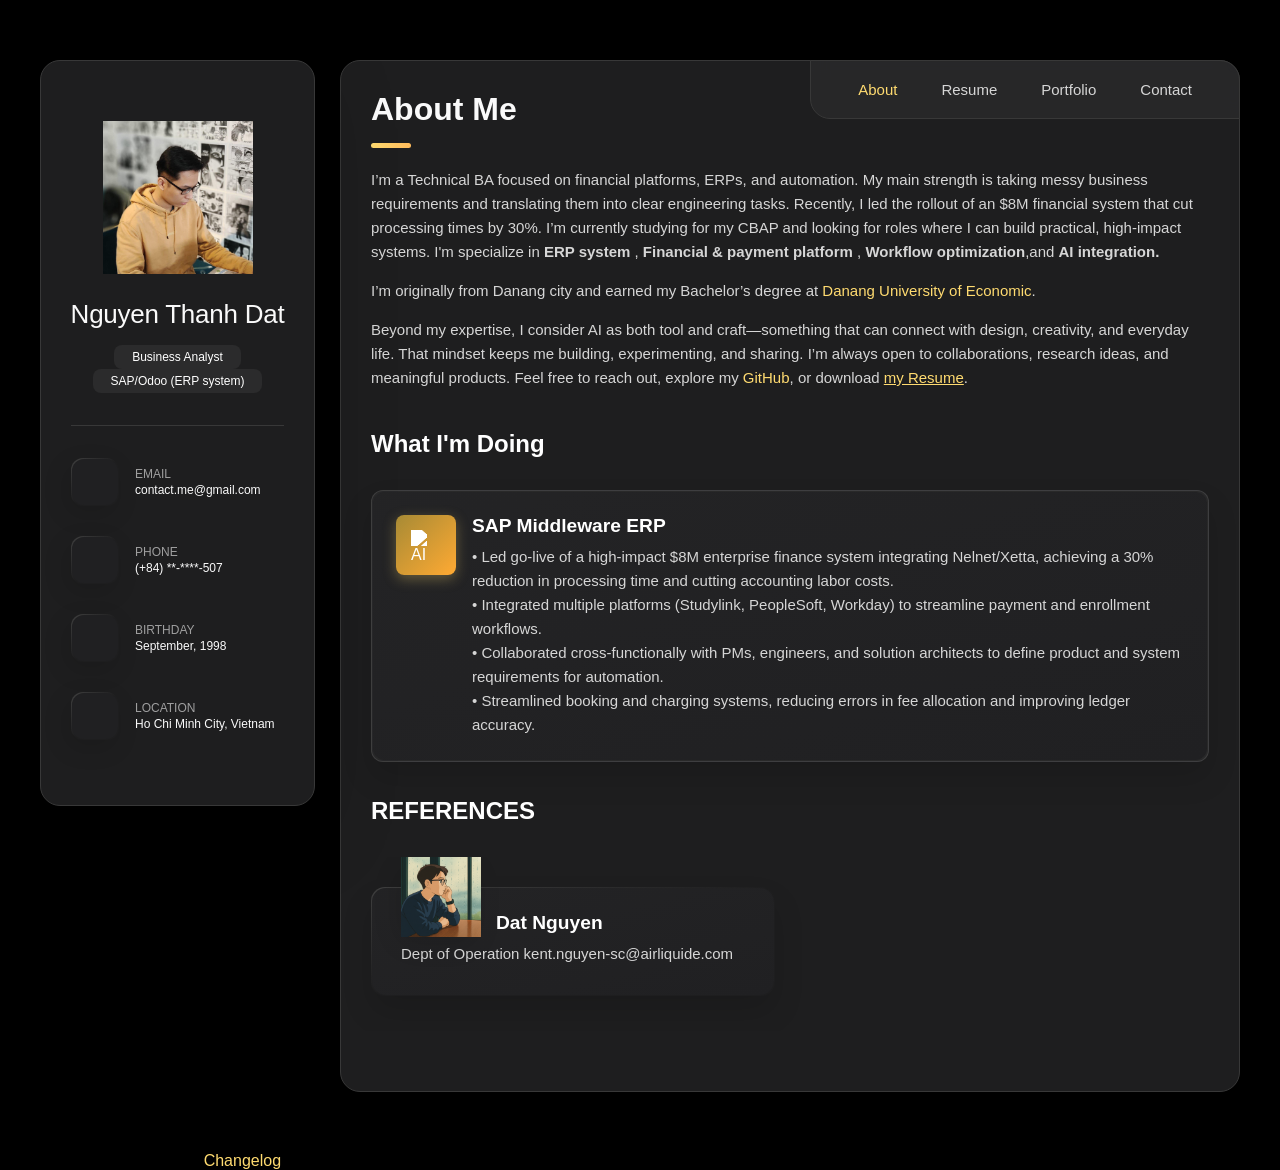
==== commit 08b7a05f: "Add CHANGELOG.md and a matching changelog.html view - CHANGELOG.md: full release history reconstruct" ====
--- a/index.html
+++ b/index.html
@@ -1025,7 +1025,7 @@
 
   <footer>
 
-    <p>&copy; 2025 Nguyen Thanh Dat</p>
+    <p>&copy; 2025 Nguyen Thanh Dat · <a href="./changelog.html" style="display:inline; color: var(--orange-yellow-crayola);">Changelog</a></p>
 
   </footer>
 
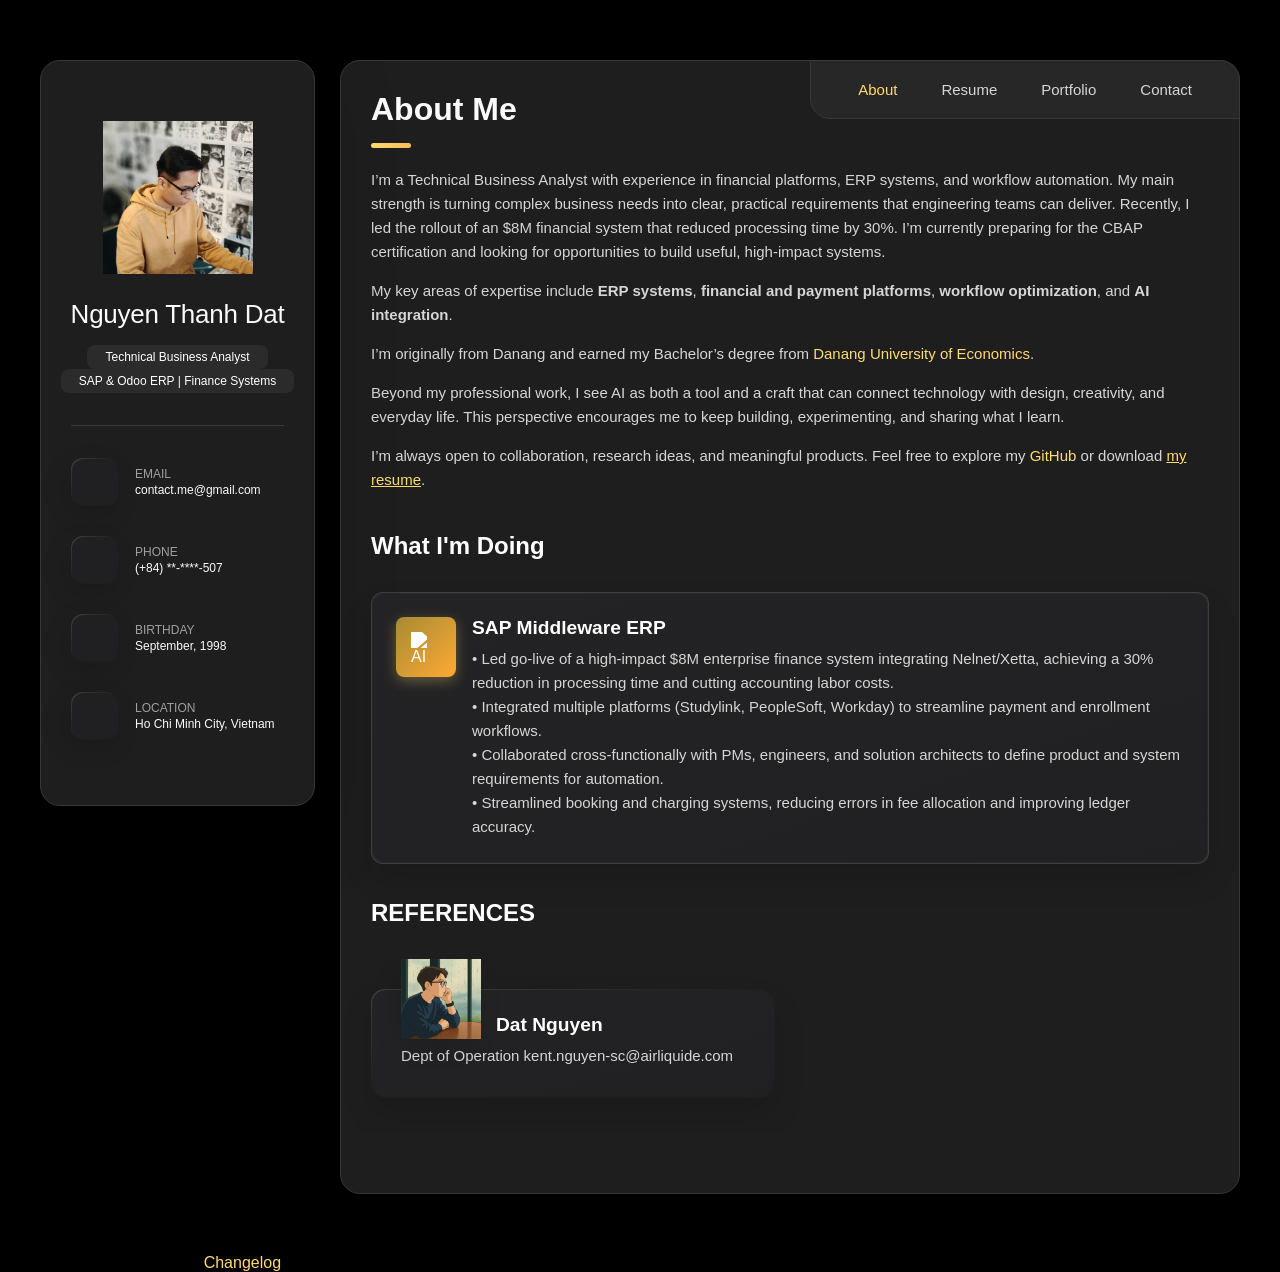
==== commit 42333179: "Update professional introduction and title" ====
--- a/index.html
+++ b/index.html
@@ -36,8 +36,8 @@
         </figure>
         <div class="info-content">
           <h1 class="name" title="Kent Nguyen">Nguyen Thanh Dat</h1>
-          <p class="title">Business Analyst</p>
-  <p class="title">SAP/Odoo (ERP system) </p>
+          <p class="title">Technical Business Analyst</p>
+          <p class="title">SAP &amp; Odoo ERP | Finance Systems</p>
         </div>
         <button class="info_more-btn" data-sidebar-btn>
           <span>Show Contacts</span>
@@ -143,15 +143,21 @@
           <h2 class="h2 article-title">About me</h2>
         </header>
         <section class="about-text">
-          <p> I’m a Technical BA focused on financial platforms, ERPs, and automation. My main strength is taking messy business requirements and translating them into clear engineering tasks. Recently, I led the rollout of an $8M financial system that cut processing times by 30%. I’m currently studying for my CBAP and looking for roles where I can build practical, high-impact systems.
-          I'm specialize in <strong> ERP system </strong>,<strong> Financial & payment platform </strong>,<strong> Workflow optimization</strong>,and <strong>AI integration.</strong>
-         
-          <p>I’m originally from Danang city and earned my Bachelor’s degree at <a href="https://due.udn.vn/" target="_blank" rel="noopener" style="display: inline; color: var(--orange-yellow-crayola);">Danang University of Economic</a>.
+          <p>
+            I’m a Technical Business Analyst with experience in financial platforms, ERP systems, and workflow automation. My main strength is turning complex business needs into clear, practical requirements that engineering teams can deliver. Recently, I led the rollout of an $8M financial system that reduced processing time by 30%. I’m currently preparing for the CBAP certification and looking for opportunities to build useful, high-impact systems.
           </p>
-          <p>Beyond my expertise, I consider AI as both tool and craft—something that can connect with design, creativity, and everyday life. That mindset keeps me building, experimenting, and sharing.
-
-          I’m always open to collaborations, research ideas, and meaningful products. Feel free to reach out, explore my <a href="https://github.com/DatNguyen998" style="display: inline; color: var(--orange-yellow-crayola);">GitHub</a>,
-          or download <a href="assets/resume/Corporate Resume (HCM).pdf" target="_blank" style="display: inline; color: var(--orange-yellow-crayola); text-decoration: underline;">my Resume</a>.</p>
+          <p>
+            My key areas of expertise include <strong>ERP systems</strong>, <strong>financial and payment platforms</strong>, <strong>workflow optimization</strong>, and <strong>AI integration</strong>.
+          </p>
+          <p>
+            I’m originally from Danang and earned my Bachelor’s degree from <a href="https://due.udn.vn/" target="_blank" rel="noopener" style="display: inline; color: var(--orange-yellow-crayola);">Danang University of Economics</a>.
+          </p>
+          <p>
+            Beyond my professional work, I see AI as both a tool and a craft that can connect technology with design, creativity, and everyday life. This perspective encourages me to keep building, experimenting, and sharing what I learn.
+          </p>
+          <p>
+            I’m always open to collaboration, research ideas, and meaningful products. Feel free to explore my <a href="https://github.com/DatNguyen998" style="display: inline; color: var(--orange-yellow-crayola);">GitHub</a> or download <a href="assets/resume/Corporate Resume (HCM).pdf" target="_blank" style="display: inline; color: var(--orange-yellow-crayola); text-decoration: underline;">my resume</a>.
+          </p>
         </section>
         <!--
           - service
